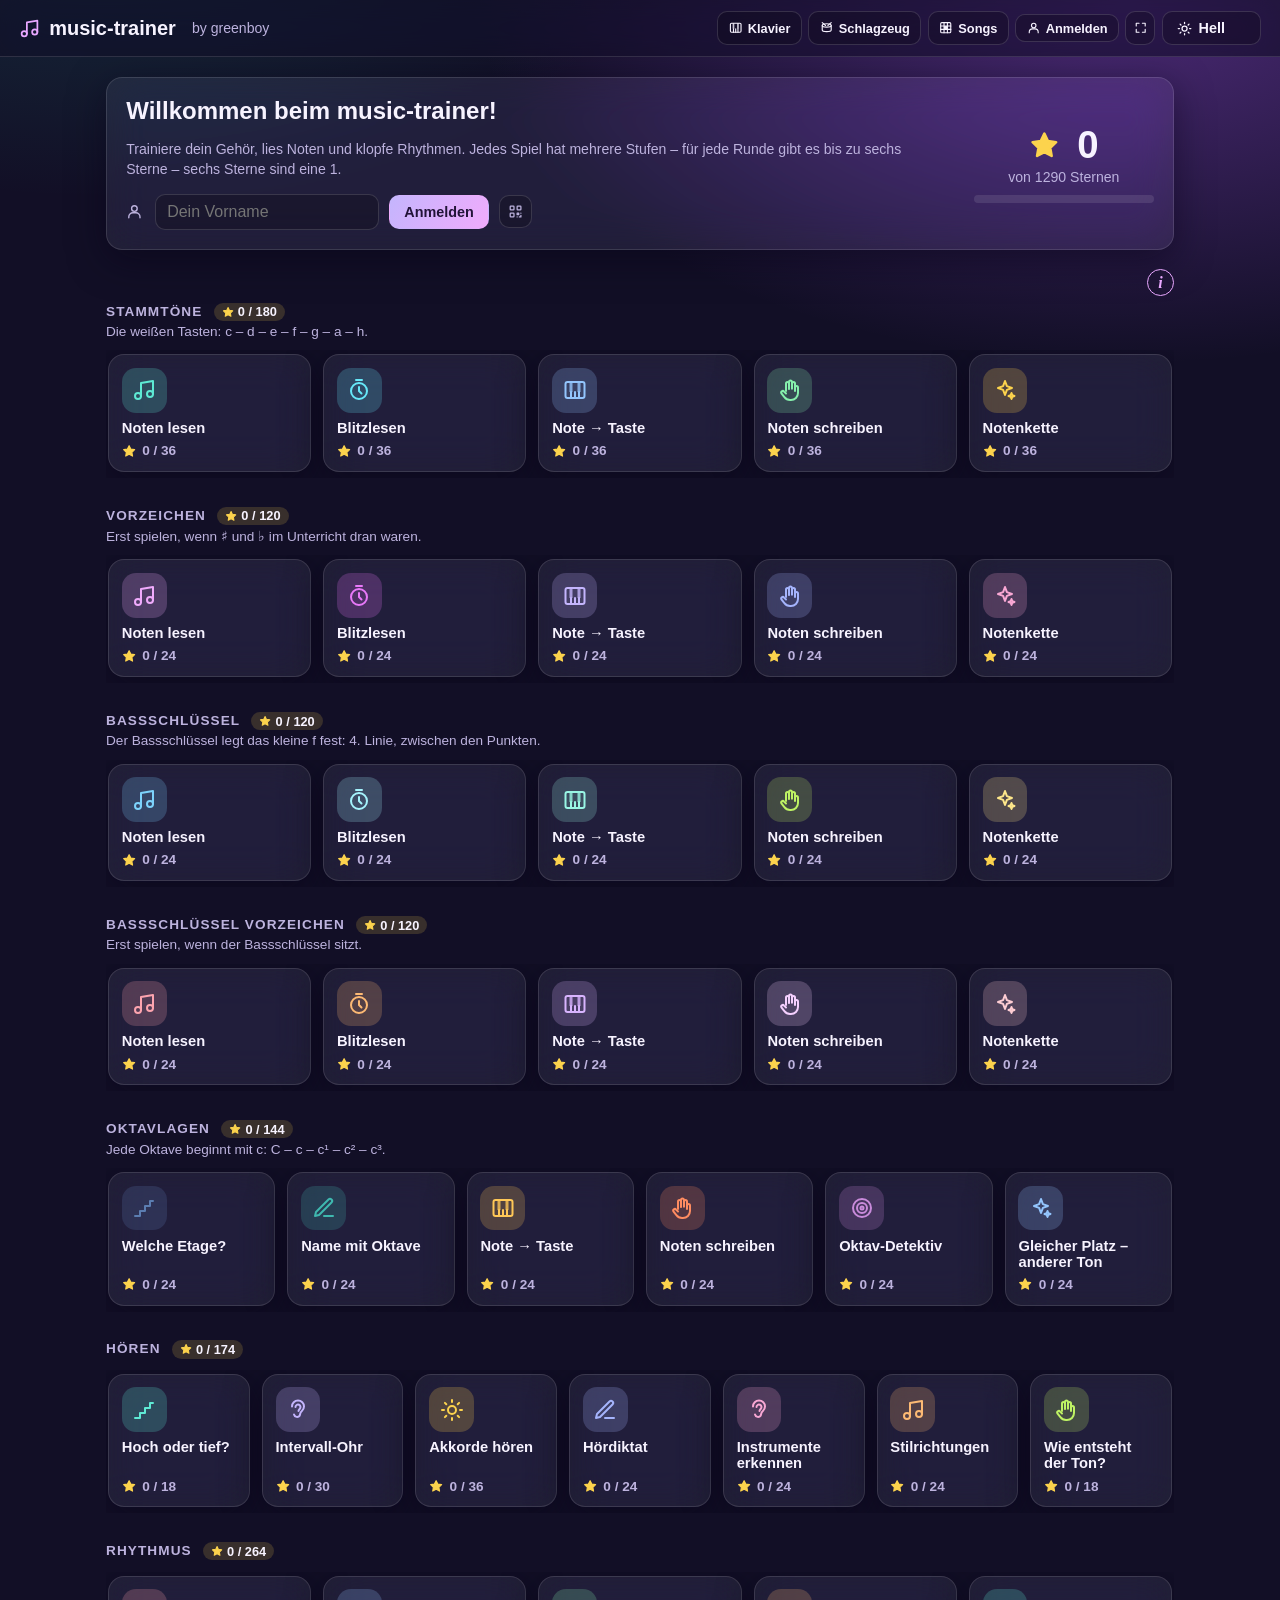
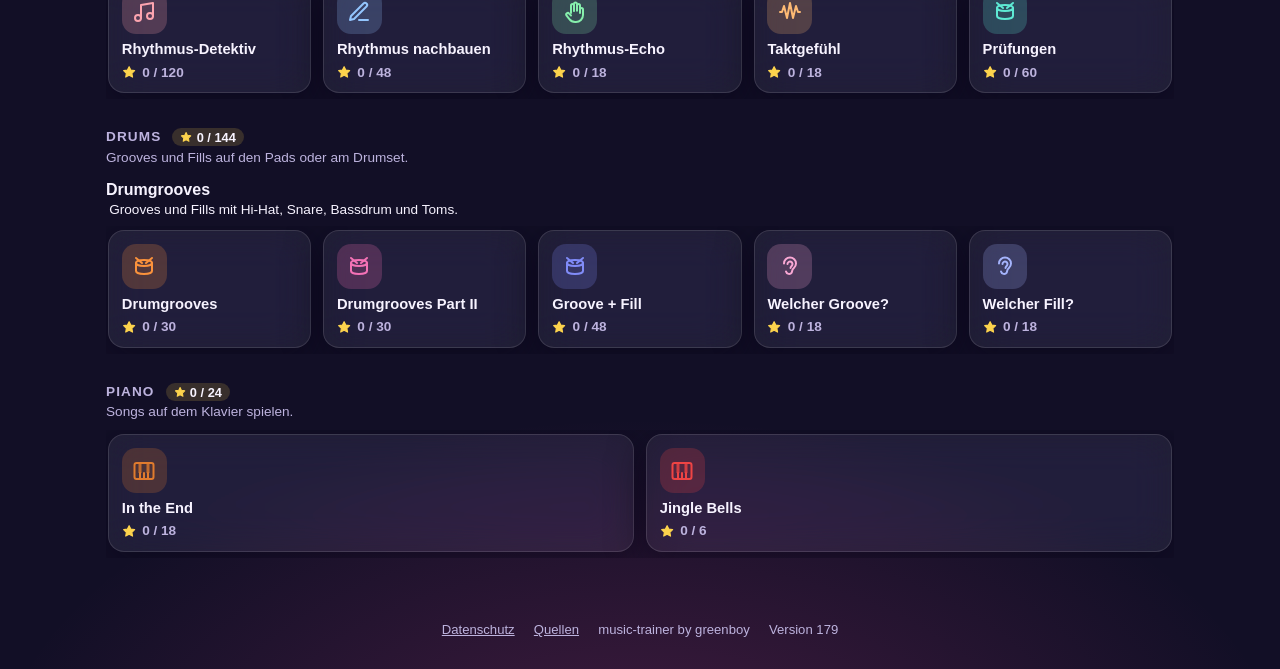
==== index.html @ bbcbb052 "Drumgrooves: Hi-Hat, Snare, Bassdrum einzeln an-/abwählen statt drei Aufbau-Stufen Co-Authored-By: C" ====
<!DOCTYPE html>
<html lang="de">
<head>
<meta charset="UTF-8">
<meta name="viewport" content="width=device-width, initial-scale=1.0">
<meta name="robots" content="noindex, nofollow">
<title>music-trainer by greenboy</title>
<link rel="stylesheet" href="style.css?v=179">
<link rel="icon" href="data:image/svg+xml,<svg xmlns=%22http://www.w3.org/2000/svg%22 viewBox=%220 0 24 24%22 fill=%22none%22 stroke=%22%23a855f7%22 stroke-width=%222%22 stroke-linecap=%22round%22 stroke-linejoin=%22round%22><path d=%22M9 18V5l12-2v13%22/><circle cx=%226%22 cy=%2218%22 r=%223%22/><circle cx=%2218%22 cy=%2216%22 r=%223%22/></svg>">
<script src="js/icons.js?v=179"></script>
<script src="js/theme.js?v=179"></script>
</head>
<body>

<header class="topbar">
  <h1><a href="#/" data-icon="music">music-trainer</a></h1>
  <span class="hint untertitel">by greenboy</span>
  <div class="topbar-rechts">
    <a id="btn-klavier" class="knopf small" href="#/klavier" data-icon="piano" title="Klavier zum freien Spielen"><span class="nur-breit">Klavier</span></a>
    <a id="btn-schlagzeug" class="knopf small" href="#/schlagzeug" data-icon="drum" title="Schlagzeug zum freien Spielen"><span class="nur-breit">Schlagzeug</span></a>
    <a id="btn-songbaukasten" class="knopf small" href="#/songbaukasten" data-icon="raster" title="Songbaukasten – eigene Songs in Kästchen bauen"><span class="nur-breit">Songs</span></a>
    <span id="konto-leiste" class="konto-leiste"></span>
    <button id="btn-vollbild" class="small" type="button" title="Vollbild – ohne Adressleiste spielen" aria-label="Vollbild"></button>
    <button id="btn-theme" title="Zum hellen Design wechseln">Hell</button>
  </div>
</header>

<main id="app" class="seite"></main>

<footer class="fusszeile">
  <a href="datenschutz.html">Datenschutz</a>
  <a href="quellen.html">Quellen</a>
  <span>music-trainer by greenboy</span>
  <span id="version"></span>
</footer>
<script>
  /* Versionsnummer = ?v= der eingebundenen Dateien (wird ohnehin hochgezählt) */
  (() => { const m = document.querySelector('link[href*="?v="]')?.href.match(/\?v=(\d+)/);
    if (m) document.getElementById('version').textContent = 'Version ' + m[1]; })();
</script>

<script src="js/ton.js?v=179"></script>
<script src="js/notenbild.js?v=179"></script>
<script src="js/konto.js?v=179"></script>
<script src="js/spiele.js?v=179"></script>
<script src="js/notenspiele.js?v=179"></script>
<script src="js/instrumente.js?v=179"></script>
<script src="js/hoerbeispiele.js?v=179"></script>
<script src="js/bauen.js?v=179"></script>
<script src="js/drumgrooves.js?v=179"></script>
<script src="js/vollbild.js?v=179"></script>
<script src="js/metronom.js?v=179"></script>
<script src="js/klavierseite.js?v=179"></script>
<script src="js/pruefung.js?v=179"></script>
<script src="js/klavierpruefung.js?v=179"></script>
<script src="js/schlagzeug.js?v=179"></script>
<script src="js/songbaukasten.js?v=179"></script>
<script src="js/app.js?v=179"></script>
</body>
</html>
---- style.css ----
/* ========== music-trainer by greenboy ========== */
/* Design „Polarlicht-Glas“ wie im School-Tool: Milchglas-Karten vor einem
   violetten Farbschimmer. Dunkel ist der Standard, Hell über data-theme. Die
   Farbvariablen sind aus school-tool/style.css übernommen – dort ändern und
   hier nachziehen, damit beide Seiten gleich aussehen. */
:root {
  color-scheme: dark;
  --bg: #120f26;
  --page-bg:
    radial-gradient(900px 480px at 8% -5%, rgba(45, 212, 191, .16), transparent 65%),
    radial-gradient(1000px 560px at 88% 0%, rgba(168, 85, 247, .38), transparent 65%),
    radial-gradient(1000px 560px at 50% 105%, rgba(236, 72, 153, .22), transparent 65%),
    #120f26;
  --card: rgba(255, 255, 255, .065);
  --card-solid: #1f1940;           /* wo Glas nicht geht: Popups, Knopf im Bogen */
  --card-border: rgba(255, 255, 255, .12);
  --bar-bg: rgba(18, 15, 38, .62);
  --glass: blur(20px) saturate(140%);
  --text: #f7f3ff;
  --muted: #bdb3de;
  --accent: #e9a8ff;
  --accent-dark: #d58cf5;
  --accent-soft: #f5d0fe;
  --accent-grad: linear-gradient(120deg, #c4b5fd, #f0abfc);
  --on-accent: #221438;            /* Schrift auf Akzentflächen */
  --on-accent-muted: #4d3870;
  --highlight: #5eead4;            /* Türkis: Markierungsbalken */
  --border: rgba(255, 255, 255, .14);
  --danger: #fda4af;
  --danger-border: rgba(253, 164, 175, .35);
  --danger-bg: rgba(253, 164, 175, .1);
  --input-bg: rgba(0, 0, 0, .22);
  --hover: rgba(255, 255, 255, .08);
  --panel: rgba(255, 255, 255, .05);
  --active-soft: rgba(233, 168, 255, .14);
  --track: rgba(255, 255, 255, .1);
  --housing: #1a1433;
  --housing-off: #3a3060;
  --green: #5eead4;
  --yellow: #fcd34d;
  --red: #fca5a5;                  /* Pastellrot, passend zum Rest der Seite */
  --radius: 16px;
  --radius-sm: 10px;
  --shadow: 0 10px 36px rgba(8, 4, 24, .5);
}

:root[data-theme="light"] {
  color-scheme: light;
  --bg: #f5f2ff;
  --page-bg:
    radial-gradient(900px 480px at 8% -5%, rgba(45, 212, 191, .16), transparent 65%),
    radial-gradient(1000px 560px at 88% 0%, rgba(168, 85, 247, .18), transparent 65%),
    radial-gradient(1000px 560px at 50% 105%, rgba(236, 72, 153, .12), transparent 65%),
    #f5f2ff;
  --card: rgba(255, 255, 255, .72);
  --card-solid: #ffffff;
  --card-border: rgba(80, 50, 140, .12);
  --bar-bg: rgba(255, 255, 255, .72);
  --text: #1e1633;
  --muted: #615a7d;
  --accent: #7c3aed;
  --accent-dark: #6d28d9;
  --accent-soft: #6d28d9;
  --accent-grad: linear-gradient(120deg, #8b5cf6, #c026d3);
  --on-accent: #ffffff;
  --on-accent-muted: #ede4ff;
  --highlight: #0d9488;
  --border: rgba(80, 50, 140, .16);
  --danger: #be123c;
  --danger-border: #f5c2cf;
  --danger-bg: #fff1f4;
  --input-bg: rgba(255, 255, 255, .85);
  --hover: rgba(124, 58, 237, .07);
  --panel: rgba(124, 58, 237, .04);
  --active-soft: rgba(124, 58, 237, .1);
  --track: rgba(80, 50, 140, .1);
  --housing: #2a2148;
  --housing-off: #4a4170;
  --green: #0d9488;
  --yellow: #ca8a04;
  --red: #ec7088;
  --shadow: 0 6px 24px rgba(80, 50, 140, .12);
}

/* Notenschrift: nur Schlüssel und Vorzeichen, lokal statt von Google (Datenschutz) */
@font-face {
  font-family: "Noto Music";
  src: url("fonts/noto-music-noten.woff2") format("woff2");
  font-display: block;
  unicode-range: U+266D-266F, U+1D11E, U+1D122;
}

/* ---------- Grundlagen ---------- */
* { box-sizing: border-box; }
[hidden] { display: none !important; }
html, body { margin: 0; padding: 0; }
/* Kein Zoomen durch Doppeltippen (stört beim schnellen Tippen in den Spielen);
   mit zwei Fingern vergrößern geht weiterhin */
html { touch-action: manipulation; }
body {
  font-family: -apple-system, BlinkMacSystemFont, "Segoe UI", Roboto, sans-serif;
  background: var(--page-bg) fixed;
  background-color: var(--bg);
  color: var(--text);
  min-height: 100vh;
  -webkit-tap-highlight-color: transparent;
}
h1, h2, h3 { margin: 0 0 .5em; }
h1 { font-size: 1.25rem; }
h2 { font-size: 1.15rem; }
.hint { color: var(--muted); font-size: .88rem; line-height: 1.45; }
kbd { background: var(--panel); border: 1px solid var(--border); border-radius: 4px; padding: 0 .35em; font-size: .72em; font-family: inherit; color: var(--muted); }

.icon {
  width: 1.05em; height: 1.05em; flex: 0 0 auto;
  vertical-align: -.16em; margin-right: .45em;
}

/* ---------- Topbar ---------- */
.topbar {
  display: flex; align-items: center; gap: 1rem; flex-wrap: wrap;
  background: var(--bar-bg); border-bottom: 1px solid var(--card-border);
  -webkit-backdrop-filter: var(--glass); backdrop-filter: var(--glass);
  padding: .7rem 1.2rem; position: sticky; top: 0; z-index: 20;
}
.topbar h1 { margin: 0; }
.topbar h1 a { color: inherit; text-decoration: none; display: flex; align-items: center; }
.topbar h1 .icon { color: var(--accent); }
.topbar-rechts { margin-left: auto; display: flex; gap: .4rem; }
#btn-theme { min-width: 6.2rem; justify-content: flex-start; }
@media (max-width: 520px) { .untertitel { display: none; } }

/* ---------- Bausteine ---------- */
.seite { padding: 1.2rem 16px 3rem; max-width: 1100px; margin: 0 auto; }

.card {
  background: var(--card); border: 1px solid var(--card-border); border-radius: var(--radius);
  -webkit-backdrop-filter: var(--glass); backdrop-filter: var(--glass);
  box-shadow: var(--shadow); padding: 1.2rem;
}

button, .knopf {
  font: inherit; font-size: .9rem; font-weight: 600;
  border: 1px solid var(--border); background: var(--input-bg); color: var(--text);
  border-radius: var(--radius-sm); padding: .5rem .9rem; cursor: pointer;
  display: inline-flex; align-items: center; justify-content: center;
  text-decoration: none; touch-action: manipulation;
}
button:hover, .knopf:hover { background: var(--hover); }
button.primary, .knopf.primary { background: var(--accent-grad); border-color: transparent; color: var(--on-accent); }
button.primary:hover, .knopf.primary:hover { filter: brightness(1.07); }
button.small, .knopf.small { font-size: .8rem; padding: .35rem .65rem; }
button:disabled { cursor: default; }
input[type="text"] {
  font: inherit; padding: .5rem .7rem; border: 1px solid var(--border);
  border-radius: var(--radius-sm); background: var(--input-bg); color: var(--text); max-width: 100%;
}
input:focus, button:focus-visible { outline: 2px solid var(--accent); outline-offset: 1px; }
.btn-row { display: flex; gap: .5rem; flex-wrap: wrap; margin: .6rem 0; }
.btn-row.mitte { justify-content: center; }

.bahn { height: 8px; border-radius: 99px; background: var(--track); overflow: hidden; }
.balken { height: 100%; width: 0; border-radius: inherit; background: var(--accent-grad); transition: width .3s ease; }

/* Sterne: leer als Umriss, verdient gefüllt in Gelb */
.stern { display: inline-flex; color: var(--muted); opacity: .45; }
.stern .icon { margin: 0; }
.stern.an { color: var(--yellow); opacity: 1; }
.stern.an .icon { fill: currentColor; }

/* ---------- Startseite ---------- */
.held { display: flex; gap: 2rem; align-items: center; justify-content: space-between; flex-wrap: wrap; }
.held > div:first-child { flex: 1 1 320px; }
.held h2 { font-size: 1.5rem; }
.name-feld { display: inline-flex; align-items: center; gap: .3rem; color: var(--muted); margin-top: .4rem; }
.gesamt { text-align: center; min-width: 180px; }
.gesamt-zahl { font-size: 2.4rem; font-weight: 800; display: flex; align-items: center; justify-content: center; }
.gesamt-zahl .icon { color: var(--yellow); fill: currentColor; width: .8em; height: .8em; }
.gesamt .bahn { margin-top: .5rem; }

.bereich-titel { margin: 1.8rem 0 .7rem; color: var(--muted); font-size: .85rem; text-transform: uppercase; letter-spacing: .08em; }
/* Schmal genug, dass die fünf Notenspiele eines Bereichs am Rechner und iPad quer in eine Zeile passen */
.spiele-raster { display: grid; grid-template-columns: repeat(auto-fill, minmax(180px, 1fr)); gap: .75rem; }
.spiele-raster .spiel-karte { padding: 1rem; }
.spiele-raster .spiel-karte .hint { font-size: .8rem; }

/* Meine Note (nur angemeldet): Ampelfarben wie im School-Tool – 1–2 grün, 3 gelb, 4 orange, 5–6 rot,
   hell mit dunkler Schrift, damit sie im hellen und im dunklen Design gleich gut lesbar sind */
.meine-note { margin-top: 1rem; }
.meine-note-kopf { display: flex; gap: 1.5rem; align-items: center; justify-content: space-between; }
.meine-note h2 { display: flex; align-items: center; }
.meine-note h2 .icon { color: var(--yellow); fill: currentColor; }
.meine-note-kopf .hint { margin: 0; }
.note-gross { flex: 0 0 auto; min-width: 5.5rem; padding: .35rem .8rem; border-radius: var(--radius-sm); text-align: center;
  font-size: 2.4rem; font-weight: 800; background: var(--panel); }
.note-liste { list-style: none; margin: 1rem 0 0; padding: 0; display: grid; grid-template-columns: repeat(auto-fill, minmax(220px, 1fr)); gap: .5rem; }
.note-liste a { display: flex; align-items: center; justify-content: space-between; gap: .6rem; padding: .5rem .7rem;
  border: 1px solid var(--border); border-radius: var(--radius-sm); background: var(--panel); color: inherit; text-decoration: none; }
.note-liste a:hover { background: var(--hover); }
.note-aufgabe { display: flex; flex-direction: column; font-weight: 600; font-size: .92rem; }
.note-aufgabe .hint { font-weight: 400; font-size: .8rem; }
.note-kreis { flex: 0 0 auto; display: inline-flex; align-items: center; justify-content: center;
  width: 2.2rem; height: 2.2rem; border-radius: 50%; font-weight: 800; font-size: 1.05rem; }
.note-kreis.offen { border: 2px dashed var(--muted); color: var(--muted); font-size: .64rem; font-weight: 700; }
.note-kreis.dezimal { font-size: .85rem; }
.note-gross.n1, .note-gross.n2, .note-kreis.n1, .note-kreis.n2 { background: #86efac; color: #14532d; }
.note-gross.n3, .note-kreis.n3 { background: #fde047; color: #713f12; }
.note-gross.n4, .note-kreis.n4 { background: #fdba74; color: #7c2d12; }
.note-gross.n5, .note-gross.n6, .note-kreis.n5, .note-kreis.n6 { background: #fca5a5; color: #7f1d1d; }
.note-tipp { display: flex; align-items: flex-start; margin: .9rem 0 0; font-size: .92rem; }
.note-tipp .icon { color: var(--accent); margin-top: .15em; }
@media (max-width: 520px) { .meine-note-kopf { gap: .8rem; } .note-gross { font-size: 1.9rem; min-width: 4.4rem; } }
@media (max-width: 420px) { .spiele-raster { grid-template-columns: 1fr 1fr; } }
.spiel-karte {
  display: flex; flex-direction: column; gap: .45rem; color: inherit; text-decoration: none;
  transition: transform .15s ease, border-color .15s ease;
}
.spiel-karte:hover { transform: translateY(-3px); border-color: var(--farbe); }
.spiel-icon {
  width: 2.8rem; height: 2.8rem; border-radius: 14px; display: grid; place-items: center;
  background: color-mix(in srgb, var(--farbe) 22%, transparent); color: var(--farbe);
}
:root[data-theme="light"] .spiel-icon { color: color-mix(in srgb, var(--farbe) 55%, #1e1633); }
.spiel-icon .icon { margin: 0; width: 1.5rem; height: 1.5rem; }
.spiel-icon.gross { width: 4rem; height: 4rem; border-radius: 20px; margin: 0 auto .8rem; }
.spiel-icon.gross .icon { width: 2.1rem; height: 2.1rem; }
.spiel-titel { font-weight: 700; font-size: 1.05rem; }
.spiel-sterne { margin-top: auto; font-weight: 700; font-size: .85rem; display: flex; align-items: center; color: var(--muted); }
.spiel-sterne .icon { color: var(--yellow); fill: currentColor; }

/* ---------- Spielseite ---------- */
.zurueck { display: inline-flex; align-items: center; color: var(--muted); text-decoration: none; font-weight: 600; margin-bottom: .8rem; }
.zurueck:hover { color: var(--text); }
.spiel-intro { max-width: 760px; margin: 0 auto; text-align: center; }
.spiel-intro > .hint { max-width: 520px; margin: 0 auto 1.2rem; }
.stufen { display: grid; grid-template-columns: repeat(auto-fit, minmax(190px, 1fr)); gap: .8rem; }
.stufe { flex-direction: column; gap: .3rem; padding: 1rem; text-align: center; border-radius: var(--radius); }
.stufe:hover { border-color: var(--farbe); }
.stufe-nr { font-size: .75rem; text-transform: uppercase; letter-spacing: .08em; color: var(--farbe); }
:root[data-theme="light"] .stufe-nr { color: color-mix(in srgb, var(--farbe) 55%, #1e1633); }
.stufe-name { font-size: 1rem; }
.stufe-sterne { display: flex; gap: .1rem; font-size: 1rem; }
.stufe .hint { font-weight: 400; font-size: .78rem; }

/* ---------- Runde ---------- */
.runde { max-width: 820px; margin: 0 auto; }
.runde-kopf { display: flex; align-items: center; gap: 1rem; margin-bottom: .6rem; }
.runde-titel { flex: 1; display: flex; flex-direction: column; text-align: center; }
.runde-titel .hint { font-size: .8rem; }
.runde-stand { display: flex; align-items: center; gap: .7rem; font-weight: 700; font-variant-numeric: tabular-nums; }
.punkte { background: var(--active-soft); color: var(--accent-soft); padding: .2rem .6rem; border-radius: 99px; min-width: 3rem; text-align: center; }
.runde > .bahn { margin-bottom: 1rem; }
.runde > .bahn .balken { background: var(--farbe); }

.aufgabe-karte { text-align: center; padding: 1.6rem 1.2rem; }
.frage { font-size: 1.2rem; font-weight: 600; margin: 0 0 1rem; }
.bild { display: flex; justify-content: center; margin-bottom: 1rem; }
.hoeren-btn { margin: 0 auto 1.2rem; font-size: 1rem; padding: .7rem 1.2rem; }
.hoeren-btn.spielt { border-color: var(--farbe); color: var(--farbe); }
.hoeren-btn.spielt .icon { animation: wackeln .5s ease-in-out infinite alternate; }
@keyframes wackeln { from { transform: scale(1); } to { transform: scale(1.2); } }

.optionen { display: grid; grid-template-columns: repeat(auto-fit, minmax(130px, 1fr)); gap: .7rem; max-width: 640px; margin: 0 auto; }
.optionen.viele { grid-template-columns: repeat(auto-fit, minmax(72px, 1fr)); max-width: 700px; }
.optionen.breit { grid-template-columns: 1fr; max-width: 560px; }
.option {
  position: relative; font-size: 1.15rem; padding: 1rem .8rem; min-height: 3.6rem;
  border-radius: var(--radius); transition: transform .1s ease, background .15s ease;
}
.option:active:not(:disabled) { transform: scale(.97); }
.option kbd { position: absolute; top: .35rem; right: .45rem; }
.optionen.breit .option { padding: .5rem; }
/* Richtig und falsch deutlich: kräftiges Grün bzw. Rot mit dunkler Schrift */
.option.richtig { background: var(--green); border-color: var(--green); color: #0b2e28; }
.option.falsch { background: var(--danger); border-color: var(--danger); color: #3d0b14; animation: schuetteln .35s ease; }
.option.richtig kbd, .option.falsch kbd { color: inherit; border-color: currentColor; background: transparent; }
/* Nach einem Fehler steht der richtige Notenname groß unter der Note */
.bild { flex-direction: column; align-items: center; }
.bild-loesung { margin-top: .3rem; padding: .1rem 1rem; border-radius: var(--radius-sm); background: var(--green); color: #0b2e28; font-size: 1.6rem; font-weight: 800; }
.option:disabled:not(.richtig):not(.falsch) { opacity: .55; }
@keyframes schuetteln { 0%, 100% { transform: translateX(0); } 25% { transform: translateX(-6px); } 75% { transform: translateX(6px); } }

.r-richtig { margin-left: .8rem; color: var(--green); font-weight: 700; }
.rueckmeldung { min-height: 1.8rem; margin-top: 1rem; font-weight: 600; display: flex; align-items: center; justify-content: center; }
.rueckmeldung.gut { color: var(--green); }
.rueckmeldung.schlecht { color: var(--danger); }
.weiter-btn { margin-top: .6rem; font-size: 1rem; padding: .7rem 1.4rem; }
.weiter-btn .icon { margin: 0 0 0 .4rem; }

/* ---------- Notenbilder ---------- */
.notenbild { width: 100%; max-width: 260px; height: auto; color: var(--text); overflow: visible; }
.rhythmusbild { max-width: 360px; }
.optionen.breit .notenbild { width: 100%; max-width: 400px; }
/* Rhythmus-Detektiv: vier Takte brauchen mehr Breite; Lücke und markierter Takt */
.optionen.breit.lang { max-width: 900px; }
.optionen.breit.lang .notenbild { max-width: none; }
.bild .rhythmusbild + .hint { margin: .4rem 0 0; }
.rb-luecke { fill: none; stroke: var(--farbe, currentColor); stroke-width: 2; stroke-dasharray: 5 4; }
.rb-frage { fill: var(--farbe, currentColor); font-size: 30px; font-weight: 800; text-anchor: middle; }
.rb-mark { fill: var(--farbe, currentColor); opacity: .22; }
.optionen.notenwahl { grid-template-columns: repeat(3, minmax(0, 1fr)); max-width: 640px; }
.optionen.notenwahl .option { padding: .4rem; }
.optionen.drei { grid-template-columns: repeat(3, minmax(0, 1fr)); max-width: 640px; }
.optionen.drei .option { hyphens: manual; overflow-wrap: anywhere; padding-left: 1.7rem; padding-right: 1.7rem; }
@media (max-width: 520px) { .optionen.drei { grid-template-columns: repeat(2, minmax(0, 1fr)); } }
.optionen.notenwahl .notenbild { width: 100%; }
@media (max-width: 520px) { .optionen.notenwahl { grid-template-columns: 1fr; } }
.nl { stroke: currentColor; stroke-width: 1.2; opacity: .75; }
.nh { stroke: currentColor; stroke-width: 1.6; }
.nk, .nb, .np { fill: currentColor; }
.nk-hohl { fill: none; stroke: currentColor; stroke-width: 2; }
.ns { fill: currentColor; font-family: "Noto Music", "Apple Symbols", "Segoe UI Symbol", serif; }
.ns-violin { font-size: 52px; }
.ns-bass { font-size: 52px; }
.nt { fill: currentColor; font-size: 22px; font-weight: 800; font-family: Georgia, serif; text-anchor: middle; }
/* Taktangaben: Georgia hat Mediävalziffern (die 4 hängt unter die Grundlinie) – Times hat gleich hohe Ziffern,
   die Grundlinie liegt auf der mittleren bzw. untersten Linie, die Ziffer füllt genau zwei Zwischenräume */
.nt-takt, .pz-takt, .kp-takt, .dg-takt { font-family: "Times New Roman", Times, serif; font-weight: 800; }

/* ---------- Klavier ---------- */
.klavier {
  position: relative; display: flex; height: 190px; max-width: 760px; margin: 0 auto;
  border-radius: 0 0 12px 12px; overflow: hidden; user-select: none; touch-action: none;
}
.taste { padding: 0; border-radius: 0 0 8px 8px; align-items: flex-end; font-size: .7rem; }
.taste.weiss { height: 100%; background: #f8f6ff; border: 1px solid #b9b0d6; color: #615a7d; }
.taste.weiss:hover { background: #ece7ff; }
.taste.schwarz { position: absolute; top: 0; height: 60%; z-index: 2; background: #221a3d; border: 1px solid #000; }
.taste.schwarz:hover { background: #3a3060; }
.taste-c { margin-bottom: .4rem; pointer-events: none; }
.taste.richtig { background: var(--green) !important; }
.taste.falsch { background: var(--red) !important; }
.taste.bezug { box-shadow: inset 0 -10px 0 #60a5fa; }
.klavier.gesperrt .taste { cursor: default; }
@media (max-width: 600px) { .klavier { height: 150px; } .taste-c { font-size: .6rem; } }

/* ---------- Klavier zum freien Spielen (js/klavierseite.js) ---------- */
#btn-klavier.aktiv, #btn-schlagzeug.aktiv { background: var(--active-soft); border-color: var(--accent); }
@media (max-width: 520px) { #btn-klavier .nur-breit, #btn-schlagzeug .nur-breit, #btn-songbaukasten .nur-breit { display: none; } #btn-klavier .icon, #btn-schlagzeug .icon, #btn-songbaukasten .icon { margin-right: 0; } }
.klavier-kopf { display: flex; flex-wrap: wrap; align-items: center; justify-content: space-between; gap: .7rem 1.2rem; margin-bottom: .9rem; }
.klavier-kopf h2 { margin: 0; display: flex; align-items: center; }
.klavier-kopf h2 .icon { color: var(--accent); }
.klavier-einstellungen { display: flex; flex-wrap: wrap; align-items: center; gap: .6rem 1.3rem; }
.klavier-klang { display: inline-flex; align-items: center; gap: .5rem; font-weight: 600; }
.klavier-klang select {
  font: inherit; font-weight: 600; min-height: 2.6rem; padding: .4rem .7rem; border: 1px solid var(--border);
  border-radius: var(--radius-sm); background: var(--input-bg); color: var(--text);
}
.klavier-groesse { display: inline-flex; align-items: center; }
.klavier-groesse span { font-weight: 600; margin-right: .5rem; }
.klavier-groesse button { min-height: 2.6rem; border-radius: 0; margin-left: -1px; }
.klavier-groesse button:first-of-type { margin-left: 0; border-radius: var(--radius-sm) 0 0 var(--radius-sm); }
.klavier-groesse button:last-of-type { border-radius: 0 var(--radius-sm) var(--radius-sm) 0; }
.klavier-groesse button[aria-pressed="true"] { position: relative; z-index: 1; background: var(--active-soft); border-color: var(--accent); }
.schalter { display: inline-flex; align-items: center; gap: .5rem; cursor: pointer; font-weight: 600; user-select: none; -webkit-user-select: none; }
.schalter input { position: absolute; opacity: 0; width: 1px; height: 1px; }
.schalter-bahn { position: relative; flex: none; width: 2.6rem; height: 1.5rem; border-radius: 999px; background: var(--border); transition: background .15s; }
.schalter-bahn::after {
  content: ''; position: absolute; top: .2rem; left: .2rem; width: 1.1rem; height: 1.1rem; border-radius: 50%;
  background: #fff; box-shadow: 0 1px 3px rgba(0, 0, 0, .3); transition: transform .15s;
}
.schalter input:checked + .schalter-bahn { background: var(--accent); }
.schalter input:checked + .schalter-bahn::after { transform: translateX(1.1rem); }
.schalter input:focus-visible + .schalter-bahn { outline: 2px solid var(--accent); outline-offset: 2px; }

/* Lage: Pfeile und die Leiste mit allen 88 Tasten; der Rahmen zeigt, was zu sehen ist */
.klavier-navi { display: flex; flex-wrap: wrap; align-items: flex-start; gap: .6rem 1.2rem; margin-bottom: 1rem; }
.klavier-lage { display: flex; align-items: center; gap: .5rem; }
.klavier-lage button { width: 3.2rem; height: 2.8rem; padding: 0; }
.klavier-lage button .icon { margin: 0; }
.klavier-lage button:disabled { opacity: .35; }
.klavier-lage-text { min-width: 7rem; text-align: center; font-weight: 700; font-size: 1.1rem; }
.uebersicht {
  position: relative; flex: 1 1 280px; height: 34px; margin: .3rem 0 1.3rem;
  cursor: pointer; touch-action: none; user-select: none; -webkit-user-select: none;
}
.ue { position: absolute; top: 0; pointer-events: none; }
.ue.w { bottom: 0; background: #f8f6ff; border-right: 1px solid #b9b0d6; }
.ue.w:first-child { border-left: 1px solid #b9b0d6; }
.ue.s { height: 60%; background: #221a3d; z-index: 1; }
.ue.an { background: var(--accent); }
.ue-c { position: absolute; top: calc(100% + 3px); transform: translateX(-50%); font-size: .68rem; color: var(--muted); pointer-events: none; white-space: nowrap; }
.ue-rahmen {
  position: absolute; top: -4px; bottom: -4px; z-index: 2; pointer-events: none;
  border: 2px solid var(--accent); border-radius: 6px; background: rgba(233, 168, 255, .16);
  box-shadow: 0 0 0 1px rgba(0, 0, 0, .25); transition: left .2s ease, width .2s ease;
}

/* Die großen Tasten bis an den Rand der Karte: weiße unten, schwarze darüber; gedrückt
   leuchten sie. --taste ist die Breite einer weißen Taste, danach richtet sich die Schrift. */
.klaviatur {
  position: relative; height: clamp(150px, 34vh, 300px); margin: 0 -1.2rem -1.2rem;
  border-radius: 0 0 calc(var(--radius) - 1px) calc(var(--radius) - 1px); overflow: hidden;
  touch-action: none; user-select: none; -webkit-user-select: none; -webkit-touch-callout: none;
}
.klaviatur::before { content: ''; position: absolute; inset: 0 0 auto; height: 8px; z-index: 3; pointer-events: none; background: linear-gradient(rgba(0, 0, 0, .35), transparent); }
.kt {
  position: absolute; top: 0; margin: 0; padding: 0; display: flex; align-items: flex-end; justify-content: center;
  font-weight: 700; line-height: 1.15; touch-action: none; -webkit-tap-highlight-color: transparent; -webkit-touch-callout: none;
}
.kt.w { bottom: 0; z-index: 1; border-radius: 0 0 10px 10px; border: 1px solid #b9b0d6; border-top: 0; background: linear-gradient(#ffffff, #f1edff); color: #4a4170; }
.kt.s { height: 62%; z-index: 2; border-radius: 0 0 7px 7px; border: 1px solid #000; border-top: 0; background: linear-gradient(#3a3060, #17122e); color: #e9e3ff; }
.kt.w.an { background: linear-gradient(#f5d0fe, #e9a8ff); }
.kt.s.an { background: linear-gradient(#b67af0, #7e3fc4); }
.kt-name { pointer-events: none; margin-bottom: max(.7rem, calc(var(--taste, 60px) * .14)); font-size: clamp(.75rem, calc(var(--taste, 60px) * .2), 1.35rem); text-align: center; }
.kt.s .kt-name { margin-bottom: .6rem; font-size: clamp(.55rem, calc(var(--taste, 60px) * .13), .95rem); font-weight: 600; }
.klaviatur.ohne-namen .kt-name { display: none; }
@media (prefers-reduced-motion: reduce) { .ue-rahmen { transition: none; } }

/* ---------- Rhythmus-Echo ---------- */
.echo { display: flex; flex-direction: column; align-items: center; gap: .9rem; }
.echo-schlaege { display: flex; gap: .8rem; }
.echo-schlaege span { width: 18px; height: 18px; border-radius: 50%; background: var(--track); transition: background .08s, transform .08s; }
.echo-schlaege span.an { background: var(--farbe); transform: scale(1.3); }
.echo-pad {
  width: min(100%, 420px); height: 170px; font-size: 1.3rem; border-radius: 24px;
  border: 2px dashed var(--border); touch-action: none; user-select: none;
}
.echo-pad.bereit { border-style: solid; background: var(--accent-grad); color: var(--on-accent); }
.echo-pad.aktiv { border-style: solid; border-color: var(--farbe); background: color-mix(in srgb, var(--farbe) 14%, transparent); }
.echo-pad.puls { animation: puls .18s ease-out; }
@keyframes puls { from { transform: scale(.96); background: color-mix(in srgb, var(--farbe) 35%, transparent); } to { transform: scale(1); } }
.echo-pad:disabled { opacity: .6; }
.echo-zeitleiste { position: relative; width: min(100%, 420px); height: 46px; margin-top: .2rem; }
.zl-schlaege { position: absolute; inset: 20px 0 auto; height: 6px; display: flex; }
.zl-schlaege span { flex: 1; border-left: 2px solid var(--border); background: var(--track); }
.zl-soll, .zl-ist { position: absolute; width: 16px; height: 16px; border-radius: 50%; transform: translateX(-50%); }
.zl-soll { top: 15px; border: 2px solid var(--text); background: transparent; }
.zl-ist { top: 31px; width: 10px; height: 10px; }
.zl-ist.gut { background: var(--green); }
.zl-ist.daneben { background: var(--red); }

/* ---------- Ergebnis ---------- */
.ergebnis { max-width: 560px; margin: 2rem auto; text-align: center; padding: 2rem 1.2rem; }
.ergebnis-sterne { display: flex; justify-content: center; gap: .25rem; font-size: clamp(2rem, 7vw, 2.8rem); margin-bottom: .6rem; }
.ergebnis-sterne .stern.an { animation: aufploppen .45s cubic-bezier(.3, 1.6, .5, 1) both; }
.ergebnis-text { opacity: 0; transform: translateY(8px); transition: opacity .4s ease, transform .4s ease; }
.ergebnis-text.da { opacity: 1; transform: none; }
.ergebnis-note { font-size: 1.5rem; font-weight: 800; margin: 0 0 .2rem; }
.ergebnis-note span { font-size: 1rem; font-weight: 600; color: var(--muted); }
@keyframes aufploppen { from { transform: scale(0) rotate(-40deg); } to { transform: scale(1) rotate(0); } }
.ergebnis h2 { font-size: 1.6rem; }
.ergebnis-zahl { font-size: 1.1rem; font-weight: 600; }
.rekord { color: var(--yellow); font-weight: 700; }
.daneben { margin-top: .4rem; }
.daneben strong { color: var(--danger); }

/* Zwei oder drei Antworten immer nebeneinander, auch am Handy */
.optionen.wenige { grid-template-columns: repeat(auto-fit, minmax(0, 1fr)); }
.optionen.wenige .option { padding-left: .4rem; padding-right: .4rem; }
/* Tastenkürzel nur dort zeigen, wo es eine Tastatur gibt */
@media (hover: none) { .option kbd { display: none; } }

/* ---------- Anmeldung ---------- */
.konto-leiste { display: flex; align-items: center; gap: .4rem; }
.konto-chip { display: inline-flex; align-items: center; font-weight: 600; font-size: .9rem; color: var(--accent-soft); max-width: 11rem; }
.konto-name { overflow: hidden; text-overflow: ellipsis; white-space: nowrap; }
@media (max-width: 520px) { .konto-chip .konto-name { max-width: 5rem; } #btn-theme { min-width: 0; } }
.gast-zeile { display: flex; gap: .6rem; flex-wrap: wrap; align-items: center; margin-top: .4rem; }
.gast-zeile .name-feld { margin-top: 0; }
.konto-info { color: var(--green); font-size: .9rem; margin: .4rem 0 0; }

.anmeldung { max-width: 420px; margin: 1rem auto; text-align: center; }
.anmeldung form { display: flex; flex-direction: column; gap: .8rem; text-align: left; margin-top: 1rem; }
.anmeldung label { display: flex; flex-direction: column; gap: .3rem; font-weight: 600; font-size: .9rem; }
.anmeldung input { font-size: 1.1rem; width: 100%; }
#a-name { font-family: ui-monospace, "SF Mono", Menlo, monospace; letter-spacing: .08em; }
.regel { background: var(--panel); border: 1px solid var(--border); border-radius: var(--radius-sm); padding: .7rem .9rem; text-align: left; margin-top: .8rem; }
.regel p { margin: .2rem 0; font-size: .9rem; line-height: 1.4; }
.regel-beispiel { display: flex; align-items: center; gap: .35rem; flex-wrap: wrap; font-size: 1rem !important; }
.regel-beispiel .icon { margin: 0; color: var(--muted); }
.regel-beispiel b { color: var(--accent-soft); font-family: ui-monospace, "SF Mono", Menlo, monospace; }
.regel-beispiel code { font-size: 1.05em; font-weight: 700; }
.anmeldung button[type="submit"] { font-size: 1.05rem; padding: .75rem; margin-top: .2rem; }
.fehler { color: var(--danger); font-weight: 600; font-size: .9rem; min-height: 1.2em; margin: 0; }
.anmeldung .klein { font-size: .8rem; margin-top: 1rem; }
.gast-link { display: inline-block; margin-top: .4rem; color: var(--muted); font-size: .9rem; }
input[type="password"] {
  font: inherit; padding: .5rem .7rem; border: 1px solid var(--border);
  border-radius: var(--radius-sm); background: var(--input-bg); color: var(--text); max-width: 100%;
}

/* ---------- Lehrer-Übersicht ---------- */
button.danger { color: var(--danger); border-color: var(--danger-border); }
button.danger:hover { background: var(--danger-bg); }
button.danger .icon:only-child { margin: 0; }
code { background: var(--panel); border-radius: 4px; padding: 0 .3em; }
.inline-form { display: flex; gap: .5rem; flex-wrap: wrap; align-items: center; margin: .4rem 0 .6rem; }
.inline-form input { flex: 1 1 200px; }
.klassen-code { font-family: ui-monospace, "SF Mono", Menlo, monospace; font-weight: 800; font-size: 1.3rem; letter-spacing: .18em; color: var(--accent-soft); }
.klassen-code.gross { font-size: 2.2rem; }
.klasse-kopf { display: grid; grid-template-columns: 1fr auto; gap: .4rem 1.5rem; align-items: center; margin-bottom: 1rem; }
.klasse-kopf h2 { margin: 0; }
.klasse-kopf .btn-row { grid-column: 1 / -1; margin: .2rem 0; align-items: center; }
.schalter { display: inline-flex; align-items: center; gap: .4rem; font-size: .9rem; font-weight: 600; cursor: pointer; }
.schalter input { accent-color: var(--accent); width: 1.1rem; height: 1.1rem; }
.leer { text-align: center; margin: 2rem auto; max-width: 480px; }

.tabelle-karte { overflow-x: auto; padding: .6rem; }
.sterne-tabelle { border-collapse: collapse; width: 100%; font-size: .92rem; }
.sterne-tabelle th, .sterne-tabelle td { padding: .45rem .5rem; text-align: center; border-bottom: 1px solid var(--border); white-space: nowrap; }
.sterne-tabelle th:first-child, .name-zelle { text-align: left; }
.sterne-tabelle tbody tr:hover { background: var(--hover); }
.spiel-icon.klein { width: 1.8rem; height: 1.8rem; border-radius: 8px; margin: 0 auto; }
.spiel-icon.klein .icon { width: 1rem; height: 1rem; }
.name-zelle { font-weight: 600; }
/* Je mehr Sterne, desto kräftiger die Zelle */
.stern-zelle { font-weight: 700; background: color-mix(in srgb, var(--yellow) calc(var(--anteil) * 45%), transparent); cursor: help; }
.gesamt-zelle { font-weight: 800; }
.aktionen { display: flex; gap: .3rem; justify-content: flex-end; }
.marke { font-size: .7rem; font-weight: 700; padding: .05rem .4rem; border-radius: 99px; background: var(--active-soft); color: var(--accent-soft); }
.marke.rot { background: var(--danger-bg); color: var(--danger); }

/* Code groß für den Beamer */
.beamer {
  position: fixed; inset: 0; z-index: 100; display: grid; place-items: center; cursor: pointer;
  background: var(--page-bg); background-color: var(--bg); text-align: center; padding: 2rem;
}
.beamer-schritt { font-size: clamp(1.2rem, 3vw, 2rem); color: var(--muted); margin: 1.2rem 0 .3rem; }
.beamer-adresse { font-size: clamp(1.4rem, 4vw, 2.8rem); font-weight: 700; margin: 0; word-break: break-all; }
.beamer-code { font-family: ui-monospace, "SF Mono", Menlo, monospace; font-size: clamp(3.5rem, 14vw, 10rem); font-weight: 800; letter-spacing: .15em; margin: 0; background: var(--accent-grad); -webkit-background-clip: text; background-clip: text; color: transparent; }

/* ---------- Notenspiele ---------- */
.bereich-info { display: block; text-transform: none; letter-spacing: 0; font-weight: 400; font-size: .85rem; margin-top: .2rem; }
.ns-vz { font-size: 26px; }
.setzer { display: flex; flex-direction: column; align-items: center; gap: .7rem; }
.setzer-system { max-width: 480px; touch-action: none; cursor: crosshair; border-radius: var(--radius-sm); }
.setzer-system.richtig { background: color-mix(in srgb, var(--green) 12%, transparent); }
.setzer-system.falsch { background: var(--danger-bg); }
.setzer-loesung { color: var(--green); }
.setzer-loesung .nk-hohl { stroke: var(--green); }
.setzer-loesung .nl { stroke: var(--green); }
.setzer-loesung .ns { fill: var(--green); }
.setzer-vz { display: flex; gap: .4rem; }
.setzer-vz button { min-width: 5.5rem; }
.setzer-vz button.an { background: var(--active-soft); border-color: var(--accent); color: var(--accent-soft); }
.vz-zeichen { font-family: "Noto Music", "Apple Symbols", serif; font-size: 1.5em; margin-right: .3rem; line-height: 0; display: inline-block; transform: translateY(-.12em); }
.setzer.gesperrt .setzer-system { cursor: default; }
.setzer-tipp { margin: 0; }

/* ---------- Lehrerseite: Klassen anlegen ---------- */
.kopfzeile { display: flex; align-items: center; justify-content: space-between; gap: 1rem; flex-wrap: wrap; margin-bottom: 1rem; }
.kopfzeile h2 { margin: 0; }
.import { max-width: 760px; margin: 0 auto; }
.import h3 { margin: 1.3rem 0 .5rem; font-size: .8rem; text-transform: uppercase; letter-spacing: .08em; color: var(--muted); }
.feld { display: flex; flex-direction: column; gap: .3rem; font-weight: 600; font-size: .9rem; margin-bottom: .4rem; }
.feld select, .feld textarea, .feld input { font: inherit; font-weight: 400; padding: .5rem .7rem; border: 1px solid var(--border); border-radius: var(--radius-sm); background: var(--input-bg); color: var(--text); width: 100%; }
.zwei-felder { display: grid; grid-template-columns: 1fr 1fr; gap: .8rem; }
@media (max-width: 560px) { .zwei-felder { grid-template-columns: 1fr; } }
#i-pw { font-family: ui-monospace, "SF Mono", Menlo, monospace; }
.import > button.primary { margin-top: .6rem; padding: .7rem 1.4rem; }
.vorschau-tabelle { border-collapse: collapse; width: 100%; font-size: .9rem; max-height: 320px; }
.vorschau-tabelle th, .vorschau-tabelle td { text-align: left; padding: .3rem .5rem; border-bottom: 1px solid var(--border); }
.klassen-pw { display: flex; flex-direction: column; align-items: flex-end; }
.klassen-pw code { font-size: 1.6rem; font-weight: 800; letter-spacing: .05em; color: var(--accent-soft); background: none; }
.bereich-kopf { font-size: .7rem; text-transform: uppercase; letter-spacing: .06em; color: var(--muted); border-bottom: none !important; }
.beamer-regel { font-size: clamp(1.3rem, 3.5vw, 2.4rem); font-weight: 700; margin: .2rem 0; }
.beamer-beispiel { font-size: clamp(1.1rem, 2.6vw, 1.8rem); color: var(--muted); margin: .2rem 0; }
.beamer-beispiel b, .beamer-regel b { color: var(--accent-soft); }

/* ---------- Zugangsliste zum Ausdrucken ---------- */
.druck { display: none; }
@media print {
  @page { margin: 12mm; }
  body { background: #fff !important; color: #000; }
  body > *:not(main), main > *:not(#druck) { display: none !important; }
  .seite { padding: 0; max-width: none; }
  .druck { display: block; }
  .karten { display: grid; grid-template-columns: 1fr 1fr; gap: 0; }
  .karte { border: 1px dashed #999; padding: 5mm 6mm; break-inside: avoid; font-size: 11pt; color: #000; }
  .karte-kopf { font-weight: 800; font-size: 13pt; margin-bottom: 1mm; }
  .karte-kopf span { font-weight: 400; font-size: 9pt; color: #555; }
  .karte-name { font-size: 10pt; color: #333; margin-bottom: 3mm; }
  .karte-zeile { display: flex; justify-content: space-between; gap: 4mm; padding: 1mm 0; border-top: 1px solid #ddd; }
  .karte-zeile span { color: #555; font-size: 9pt; }
  .karte-zeile b { font-family: Menlo, monospace; font-size: 12pt; }
}

/* ---------- QR-Anmeldung am Beamer ---------- */
.qr-beamer { display: block; place-items: normal; overflow-y: auto; cursor: default; text-align: left; padding: 1.2rem 1.6rem 2rem; }
.qr-kopf { display: flex; align-items: center; gap: 1.5rem; margin-bottom: 1.2rem; }
.qr-kopf > div:first-child { flex: 1; }
.qr-kopf h2 { font-size: 1.6rem; margin: 0 0 .2rem; }
.qr-kopf p { margin: 0; color: var(--muted); font-size: 1.1rem; }
.qr-pw { display: flex; flex-direction: column; align-items: flex-end; }
.qr-pw span { color: var(--muted); font-size: .9rem; }
.qr-pw code { font-size: 2.4rem; font-weight: 800; background: none; color: var(--accent-soft); letter-spacing: .03em; }
.qr-zu .icon { margin: 0; }
.qr-raster { display: grid; grid-template-columns: repeat(auto-fill, minmax(calc(var(--qr) + 24px), 1fr)); gap: .8rem; }
.qr-karte { flex-direction: column; gap: .3rem; padding: .7rem .5rem; background: var(--card); border-radius: var(--radius); }
/* Weißer Rand um den Code: Kameras erkennen ihn nur mit hellem Rand */
.qr-bild { background: #fff; padding: 8px; border-radius: 8px; line-height: 0; }
.qr-bild img, .qr-bild canvas { width: var(--qr); height: var(--qr); display: block; }
.qr-name { font-size: 1.1rem; font-weight: 700; }
.qr-benutzer { font-family: ui-monospace, "SF Mono", Menlo, monospace; font-size: .8rem; color: var(--muted); font-weight: 400; }
.qr-karte.gross { position: fixed; inset: 5vh 50% auto auto; transform: translateX(50%); z-index: 5; box-shadow: 0 0 0 100vmax rgba(0, 0, 0, .6); background: var(--card-solid); padding: 1.2rem; }
.qr-karte.gross .qr-bild img, .qr-karte.gross .qr-bild canvas { width: min(70vh, 80vw); height: min(70vh, 80vw); }
.qr-karte.gross .qr-name { font-size: 2rem; }
.qr-fuss { color: var(--muted); margin-top: 1.2rem; font-size: .95rem; }

/* ---------- Fußzeile ---------- */
.fusszeile { display: flex; justify-content: center; gap: 1.2rem; padding: 1rem 16px 2rem; font-size: .82rem; color: var(--muted); }
.fusszeile a { color: var(--muted); }
.fusszeile a:hover { color: var(--text); }

/* ---------- Datenschutzhinweise ---------- */
.rechtstext { max-width: 760px; margin: 0 auto; line-height: 1.6; }
.rechtstext h3 { margin: 1.6rem 0 .4rem; font-size: 1.02rem; }
.rechtstext p, .rechtstext li { font-size: .95rem; }
.rechtstext ul { padding-left: 1.2rem; }
.rechtstext .adresse { margin-left: .8rem; }
/* Noch auszufüllen – fällt absichtlich auf */
.platzhalter { background: var(--danger-bg); color: var(--danger); border-radius: 4px; padding: 0 .3em; font-weight: 600; }

/* ---------- Notenkette ---------- */
.kette-felder { display: flex; justify-content: center; gap: .5rem; flex-wrap: wrap; margin-bottom: 1rem; }
.kette-feld { min-width: 3.4rem; height: 2.8rem; border-radius: var(--radius-sm); border: 2px dashed var(--border);
  display: inline-flex; align-items: center; justify-content: center; gap: .3rem; font-size: 1.2rem; font-weight: 700; padding: 0 .5rem; }
.kette-feld.dran { border-color: var(--farbe); border-style: solid; }
.kette-feld.gut { border-style: solid; border-color: var(--green); color: var(--green); }
.kette-feld.schlecht { border-style: solid; border-color: var(--danger); color: var(--danger); font-size: 1rem; }
.kette-feld s { opacity: .7; }
.kette-vz { display: flex; justify-content: center; gap: .5rem; margin-bottom: .7rem; }
.kette-vz button { min-width: 6rem; }
.kette-vz button.an { background: var(--active-soft); border-color: var(--accent); color: var(--accent-soft); }

/* ---------- Hördiktat ---------- */
.diktat { display: flex; flex-direction: column; align-items: center; gap: .7rem; }
.diktat-system { width: 100%; touch-action: none; cursor: crosshair; }
.diktat-spalte { fill: var(--panel); }
.diktat-spalte.vorgabe { fill: transparent; }
.diktat-spalte.dran { fill: color-mix(in srgb, var(--farbe) 18%, transparent); }
/* Die gerade klingende Spalte leuchtet – beim Vorspielen nur die vorgegebene erste Note */
.diktat-spalte.klingt { fill: color-mix(in srgb, var(--yellow) 45%, transparent); transition: fill .08s; }
.diktat-phase { display: flex; align-items: center; justify-content: center; gap: .3rem; flex-wrap: wrap; text-align: center; }
.diktat-vorgabe .nk-hohl { stroke: var(--text); }
.diktat-eigen .nk-hohl { stroke: var(--accent-soft); }
.diktat-gut .nk-hohl, .diktat-gut .nl { stroke: var(--green); }
.diktat-falsch .nk-hohl, .diktat-falsch .nl { stroke: var(--danger); }
.gesperrt .diktat-system { cursor: default; }

/* ---------- Instrumente: Bildkarten als Antworten ---------- */
.optionen.bilder { grid-template-columns: repeat(2, minmax(0, 1fr)); max-width: 560px; }
.optionen.bilder .option { flex-direction: column; gap: .4rem; padding: .6rem; }
.instrument-bild { display: flex; align-items: center; justify-content: center; width: 100%; height: 140px;
  background: #fff; border-radius: var(--radius-sm); overflow: hidden; }
.instrument-bild img { max-width: 92%; max-height: 92%; object-fit: contain; }
.instrument-name { font-size: 1rem; }
@media (max-width: 520px) { .instrument-bild { height: 100px; } }
.quellen-rahmen { overflow-x: auto; }
.quellen { border-collapse: collapse; width: 100%; font-size: .85rem; }
.quellen th, .quellen td { text-align: left; padding: .35rem .5rem; border-bottom: 1px solid var(--border); vertical-align: middle; }
.quellen img { width: 48px; height: 48px; object-fit: contain; background: #fff; border-radius: 6px; }
.quellen a, .rechtstext a { color: var(--accent-soft); }

/* ---------- Rhythmus nachbauen ---------- */
.bau { display: flex; flex-direction: column; align-items: center; gap: .7rem; width: 100%; }
.bau-zeile { display: flex; align-items: stretch; gap: .35rem; width: 100%; max-width: 820px; min-height: 5rem; padding: .45rem; border: 1px solid var(--border); border-radius: var(--radius); }
.bau-taktart { flex: 0 0 auto; display: flex; flex-direction: column; justify-content: center; font: 800 1.2rem/1 Georgia, serif; padding: 0 .2rem; }
.bau-strich { flex: 0 0 3px; background: currentColor; opacity: .55; border-radius: 2px; margin: .3rem 0; }
.bau-takt { flex: 1 1 0; display: flex; gap: .3rem; min-width: 0; border-radius: 10px; }
.bau-takt.gut { background: color-mix(in srgb, var(--green) 18%, transparent); }
.bau-takt.falsch { background: color-mix(in srgb, var(--danger) 18%, transparent); }
.bau-fest, .bau-stein, .bau-leer { display: flex; align-items: center; justify-content: center; min-width: 0; border-radius: 10px; }
.bau-fest { opacity: .8; }
.bau-fest .rhythmusbild, .bau-stein .rhythmusbild, .bau-baustein .rhythmusbild { width: auto; height: 3rem; max-width: 100%; }
.bau-luecke { display: flex; gap: .2rem; padding: .2rem; min-width: 2.6rem; border: 2px dashed var(--border); border-radius: 12px; cursor: pointer; }
.bau-luecke.aktiv { border-color: var(--farbe); background: color-mix(in srgb, var(--farbe) 12%, transparent); }
.bau-stein { padding: .1rem; border: 1px solid var(--border); background: var(--track); min-height: 0; }
.bau-leer { border: 1px dashed var(--border); opacity: .6; }
.bau-cursor { align-self: center; padding: 0 .4rem; font-size: 1.4rem; font-weight: 800; color: var(--farbe); opacity: .7; }
.ohne-hilfe .bau-takt { flex: 0 1 auto; }
.bau-leiste { display: flex; flex-wrap: wrap; justify-content: center; gap: .5rem; }
.bau-baustein { padding: .4rem .7rem; min-width: 4rem; }
.bau-knoepfe { display: flex; flex-wrap: wrap; justify-content: center; gap: .5rem; }
.bau-stand { margin: 0; text-align: center; min-height: 1.3rem; }
.bau-stand.wackeln { color: var(--danger); animation: schuetteln .35s ease; }
.bau-loesung { display: flex; flex-direction: column; align-items: center; }
.bau-loesung .hint { margin: 0; }
.bau [hidden] { display: none !important; }

/* ---------- Schlagzeug zum freien Spielen (js/schlagzeug.js) ---------- */
.sz-seite, .pz-seite, .dg-seite, .dg-quiz-farben {
  --sz-becken: #f5b82e; --sz-snare: #fb923c; --sz-bass: #60a5fa; --sz-tom: #34d399; --sz-perc: #f472b6;
}
[data-fam="becken"] { --farbe: var(--sz-becken); }
[data-fam="snare"] { --farbe: var(--sz-snare); }
[data-fam="bass"] { --farbe: var(--sz-bass); }
[data-fam="tom"] { --farbe: var(--sz-tom); }
[data-fam="perc"] { --farbe: var(--sz-perc); }
.sz-kopf-rechts { display: flex; flex-wrap: wrap; align-items: center; gap: .6rem; }
.sz-reiter button { min-height: 2.6rem; }
.sz-laeuft { border-color: var(--accent); color: var(--accent); }
.sz-hinweis { margin: 1rem 0 0; color: var(--muted); font-size: .88rem; }
.sz-tk { color: var(--muted); font-weight: 500; }
@media not all and (hover: hover) and (pointer: fine) { .sz-tk, .sz-taste { display: none; } }
.sr-only { position: absolute; width: 1px; height: 1px; overflow: hidden; clip: rect(0 0 0 0); white-space: nowrap; }

/* Pads */
.sz-pads { display: grid; grid-template-columns: repeat(3, minmax(0, 1fr)); gap: clamp(.6rem, 2vw, 1.4rem); max-width: 820px; margin: 0 auto; }
.sz-pad-feld { display: flex; flex-direction: column; gap: .6rem; min-width: 0; }
.sz-pad {
  position: relative; aspect-ratio: 1; width: 100%; padding: .6rem; border-radius: 22px; flex-direction: column;
  border: 2px solid color-mix(in srgb, var(--farbe) 70%, transparent);
  background: radial-gradient(circle at 50% 40%, color-mix(in srgb, var(--farbe) 30%, transparent), color-mix(in srgb, var(--farbe) 8%, transparent) 75%);
  box-shadow: inset 0 -6px 0 color-mix(in srgb, var(--farbe) 25%, transparent);
  touch-action: none; user-select: none; -webkit-user-select: none; -webkit-touch-callout: none; -webkit-tap-highlight-color: transparent;
}
.sz-pad:hover { background: radial-gradient(circle at 50% 40%, color-mix(in srgb, var(--farbe) 38%, transparent), color-mix(in srgb, var(--farbe) 12%, transparent) 75%); }
.sz-pad-name { font-size: clamp(.85rem, 2.6vw, 1.4rem); font-weight: 800; text-align: center; pointer-events: none; }
.sz-taste {
  position: absolute; top: .6rem; right: .7rem; min-width: 1.6rem; padding: .1rem .35rem; border-radius: 6px;
  border: 1px solid var(--border); font-size: .75rem; color: var(--muted); pointer-events: none;
}
.sz-pad.schlag { animation: sz-pad .22s ease-out; }
@keyframes sz-pad {
  from { transform: scale(.94); background: color-mix(in srgb, var(--farbe) 75%, transparent); box-shadow: 0 0 34px color-mix(in srgb, var(--farbe) 70%, transparent); }
  to { transform: scale(1); }
}
.sz-pad-wahl { display: block; }
.sz-pad-wahl select { width: 100%; }

/* Drumset */
.sz-auswahl { display: flex; flex-wrap: wrap; align-items: center; gap: .45rem; margin-bottom: .7rem; }
.sz-auswahl-titel { font-weight: 600; margin-right: .3rem; }
.sz-chip { border-radius: 999px; padding: .4rem .85rem; min-height: 2.3rem; border-color: var(--border); color: var(--muted); }
.sz-chip[aria-pressed="true"] {
  color: var(--text); border-color: var(--farbe);
  background: color-mix(in srgb, var(--farbe) 18%, transparent);
}
.sz-chip[aria-pressed="false"] { text-decoration: line-through; opacity: .7; }
.sz-set-optionen { display: flex; flex-wrap: wrap; gap: .6rem 1.4rem; margin-bottom: .4rem; }
.sz-set-rahmen { max-width: 900px; margin: 0 auto; }
.sz-set { display: block; width: 100%; height: auto; touch-action: none; user-select: none; -webkit-user-select: none; -webkit-tap-highlight-color: transparent; overflow: visible; }
.sz-staender { stroke: #9ea3b1; stroke-width: 6; stroke-linecap: round; }
.sz-teil { cursor: pointer; outline: none; transition: filter .2s, opacity .2s; }
.sz-teil:focus-visible .sz-fell, .sz-teil:focus-visible .sz-becken, .sz-teil:focus-visible .sz-fell-b { stroke: var(--accent); stroke-width: 5; }
.sz-teil[data-aus] { filter: grayscale(1); opacity: .28; cursor: default; }
/* Drumset schräg von oben (wie GarageBand): lila Kessel mit Chrom, helles Fell, Messingbecken */
.sz-kessel { fill: url(#sz-v-kessel); stroke: #1a0640; stroke-width: 1.5; }
.sz-boeck { fill: url(#sz-v-wand); stroke: #4b4f5c; stroke-width: 1; }
.sz-kralle { fill: url(#sz-v-chrom); stroke: #4b4f5c; stroke-width: 1; }
.sz-reif { fill: url(#sz-v-chrom); stroke: #4b4f5c; stroke-width: 1.5; }
.sz-unterreif { fill: none; stroke: #b4b8c4; stroke-width: 5; }
.sz-fell, .sz-fell-b { fill: url(#sz-v-fell); stroke: #a8a292; stroke-width: 1.5; }
.sz-ring { fill: none; stroke: #7c3aed; stroke-width: 2.5; opacity: .45; }
.sz-logo { fill: #7c3aed; font-weight: 800; font-size: 30px; text-anchor: middle; font-style: italic; }
.sz-becken { fill: url(#sz-v-becken); stroke: #8a6212; stroke-width: 2; }
.sz-rille { fill: none; stroke: #8a6212; stroke-width: 1; opacity: .35; }
.sz-glocke { fill: url(#sz-v-glocke); stroke: #8a6212; stroke-width: 1.2; }.sz-mutter { fill: url(#sz-v-chrom); stroke: #4b4f5c; stroke-width: 1.5; }
.sz-clutch { fill: #3a3d48; stroke: #15161b; stroke-width: 1.5; }
.sz-kuppe-flaeche { fill: transparent; stroke: #fff; stroke-width: 2; stroke-dasharray: 5 5; stroke-opacity: .6; }
.sz-tritt-flaeche { fill: #000; opacity: .12; stroke: #fff; stroke-width: 2; stroke-dasharray: 5 5; stroke-opacity: .8; }
.sz-name { fill: #2a2438; font-size: 21px; font-weight: 700; text-anchor: middle; pointer-events: none; paint-order: stroke; stroke: rgba(255,255,255,.85); stroke-width: 5px; stroke-linejoin: round; }
.sz-name .sz-tk { fill: #6b6480; }
.sz-tritt-name { font-size: 16px; }
.ohne-namen .sz-name { display: none; }
.sz-wackel, .sz-schwing, .sz-hh-oben, .sz-hh-unten, .sz-hh, .sz-tritt { transform-box: fill-box; transform-origin: center; }
.sz-hh-oben, .sz-hh-unten { transition: transform .12s; }
/* Offene Hi-Hat: das untere Becken schaut unter dem oberen hervor */
.sz-hh.offen .sz-hh-unten { transform: translate(9px, 12px); }
.sz-hh.offen .sz-hh-oben { transform: translate(-3px, -4px); }
.sz-teil.schlag .sz-wackel { animation: sz-wackel .2s ease-out; }
.sz-teil.schlag .sz-fell, .sz-teil.schlag .sz-fell-b { animation: sz-fell .25s ease-out; }
.sz-teil.schlag .sz-schwing { animation: sz-schwing .6s ease-out; }
.sz-teil[data-k="hh"].schlag .sz-hh { animation: sz-wackel .15s ease-out; }
.sz-teil[data-k="hh"].schlag-offen .sz-hh-oben { animation: sz-schwing .45s ease-out; }
.sz-teil[data-k="hh"].schlag-tritt .sz-hh, .sz-teil[data-k="hh"].schlag-tritt .sz-tritt { animation: sz-tritt .16s ease-out; }
.sz-teil.schlag .sz-becken, .sz-teil.schlag-offen .sz-becken, .sz-teil.schlag-tritt .sz-becken { animation: sz-glanz .35s ease-out; }
@keyframes sz-wackel { 0% { transform: scale(.95); } 60% { transform: scale(1.015); } 100% { transform: none; } }
@keyframes sz-fell { from { filter: brightness(.82); } to { filter: none; } }
@keyframes sz-schwing { 0% { transform: scale(.94) rotate(-4deg); } 35% { transform: scale(1.02) rotate(3deg); } 65% { transform: rotate(-1.5deg); } 100% { transform: none; } }
@keyframes sz-tritt { 0% { transform: scale(.9); } 100% { transform: none; } }
@keyframes sz-glanz { from { filter: brightness(1.35); } to { filter: none; } }

/* Drumcomputer */
.sz-steuerung { display: flex; flex-wrap: wrap; align-items: center; gap: .7rem 1.3rem; margin-bottom: 1rem; }
.sz-play { min-width: 7.5rem; min-height: 2.8rem; font-size: 1rem; }
.sz-tempo { display: inline-flex; flex-wrap: wrap; align-items: center; gap: .45rem; font-weight: 600; }
.sz-tempo input { width: clamp(100px, 18vw, 180px); accent-color: var(--accent); }
.sz-pm { width: 2.6rem; height: 2.6rem; padding: 0; font-size: 1.35rem; line-height: 1; touch-action: none; user-select: none; -webkit-user-select: none; }
.sz-bpm-wert { white-space: nowrap; }
.sz-tippen { min-height: 2.6rem; min-width: 6.4rem; touch-action: none; user-select: none; -webkit-user-select: none; }
.sz-tippen.schlag { animation: sz-tipp .15s ease-out; }
@keyframes sz-tipp { from { background: var(--active-soft); border-color: var(--accent); transform: scale(.95); } to { transform: none; } }
.sz-ansicht { margin-left: auto; }
.sz-schalt[aria-pressed="true"], .sz-ternaer[aria-pressed="true"] { background: var(--active-soft); border-color: var(--accent); color: var(--accent); }
.sz-ansicht button { min-height: 2.4rem; }
@media (max-width: 620px) { .sz-ansicht { margin-left: 0; } }
#sz-bpm-text { display: inline-block; min-width: 2.2rem; text-align: right; font-variant-numeric: tabular-nums; }
/* Aufteilung wie bei Step-Sequenzern auf dem Tablet: breite Spuren in der Farbe des
   Instruments, gesetzte Schläge leuchten, Vierergruppen mit etwas Abstand */
.sz-gitter-rahmen { padding: .7rem; margin: 0 -.4rem; border-radius: var(--radius-sm); background: color-mix(in srgb, #0b0918 55%, transparent); }
:root[data-theme="light"] .sz-gitter-rahmen { background: color-mix(in srgb, #2a2148 8%, transparent); }
.sz-gitter {
  --zeile: clamp(30px, 5.6vh, 54px); --spur-b: 4.4rem;
  display: grid; grid-template-columns: var(--spur-b) repeat(16, minmax(0, 1fr));
  column-gap: 3px; row-gap: 6px; align-items: stretch; width: 100%;
  touch-action: none; user-select: none; -webkit-user-select: none;
}
.sz-gitter > :nth-child(17n + 6), .sz-gitter > :nth-child(17n + 10), .sz-gitter > :nth-child(17n + 14) { margin-left: clamp(3px, .8vw, 8px); }
.sz-ecke { display: block; }
.sz-gitter.einfach .sz-spur { font-size: .72rem; }
.sz-zaehl { text-align: center; font-size: .72rem; color: var(--muted); padding: 0 0 .15rem; border-bottom: 1px solid var(--border); }
.sz-zaehl.schlag { font-weight: 800; color: var(--text); font-size: .85rem; text-align: left; padding-left: 3px; border-left: 1px solid var(--muted); }
.sz-zaehl.jetzt { color: var(--accent); border-bottom-color: var(--accent); }
.sz-spur {
  flex-direction: column; gap: .1rem; padding: .15rem; min-height: var(--zeile); margin-right: .4rem;
  border: 0; background: transparent; color: var(--farbe); font-size: .62rem; line-height: 1.05; text-align: center;
}
.sz-spur:hover { background: color-mix(in srgb, var(--farbe) 12%, transparent); }
.sz-spur svg { width: clamp(22px, 3.2vw, 32px); height: clamp(22px, 3.2vw, 32px); fill: none; stroke: currentColor; stroke-width: 1.6; stroke-linecap: round; stroke-linejoin: round; }
.sz-spur span { color: var(--muted); font-weight: 600; white-space: nowrap; }
.sz-zelle {
  height: var(--zeile); min-width: 0; padding: 0; border: 0; border-radius: 3px;
  background: color-mix(in srgb, var(--farbe) 24%, #16122b); -webkit-tap-highlight-color: transparent;
}
:root[data-theme="light"] .sz-zelle { background: color-mix(in srgb, var(--farbe) 26%, #ffffff); }
.sz-zelle:hover { background: color-mix(in srgb, var(--farbe) 38%, #16122b); }
:root[data-theme="light"] .sz-zelle:hover { background: color-mix(in srgb, var(--farbe) 40%, #ffffff); }
.sz-zelle.an, :root[data-theme="light"] .sz-zelle.an {
  background: radial-gradient(circle at 50% 50%, color-mix(in srgb, var(--farbe) 55%, #ffffff), var(--farbe) 70%);
  box-shadow: 0 0 12px color-mix(in srgb, var(--farbe) 45%, transparent);
}
/* Lautstärke: der leuchtende Teil reicht von unten so hoch, wie der Schlag laut ist */
.sz-zelle.an, :root[data-theme="light"] .sz-zelle.an {
  background:
    linear-gradient(to bottom, color-mix(in srgb, var(--farbe) 24%, #16122b) calc((1 - var(--vel, 1)) * 100%), transparent 0),
    radial-gradient(circle at 50% 50%, color-mix(in srgb, var(--farbe) 55%, #ffffff), var(--farbe) 70%);
}
:root[data-theme="light"] .sz-zelle.an {
  background:
    linear-gradient(to bottom, color-mix(in srgb, var(--farbe) 26%, #ffffff) calc((1 - var(--vel, 1)) * 100%), transparent 0),
    radial-gradient(circle at 50% 50%, color-mix(in srgb, var(--farbe) 55%, #ffffff), var(--farbe) 70%);
}
.sz-zelle.regelt { outline: 2px solid var(--text); outline-offset: 1px; }
/* Stumm geschaltete Spur: ausgegraut, spielt nicht mit */
.sz-spur.stumm { filter: grayscale(1); opacity: .4; }
.sz-zelle.stumm { filter: grayscale(1); opacity: .3; }
.sz-zelle.jetzt { filter: brightness(1.45); }
:root[data-theme="light"] .sz-zelle.jetzt { filter: brightness(.88); }
.sz-zelle.an.schlag { animation: sz-zelle .18s ease-out; }
@keyframes sz-zelle { from { transform: scale(1.1); filter: brightness(1.5); } to { transform: none; } }
@media (max-width: 620px) {
  .sz-gitter-rahmen { padding: .45rem .35rem; margin: 0 -.6rem; }
  .sz-gitter { --spur-b: 2.3rem; --zeile: 34px; column-gap: 2px; row-gap: 5px; }
  .sz-spur { margin-right: .2rem; }
  .sz-spur span { display: none; }
  .sz-zaehl { font-size: .58rem; } .sz-zaehl.schlag { font-size: .72rem; }
}
@media (prefers-reduced-motion: reduce) {
  .sz-pad.schlag, .sz-teil.schlag *, .sz-teil.schlag-offen *, .sz-teil.schlag-tritt *, .sz-zelle.an.schlag { animation-duration: .01s !important; }
}

/* ---------- Metronom und Tempo (js/metronom.js): Klavier und Schlagzeug ---------- */
.metro-leiste {
  display: flex; flex-wrap: wrap; align-items: center; gap: .6rem 1rem;
  padding: .6rem .8rem; margin-bottom: 1rem; border-radius: var(--radius-sm);
  background: var(--panel); border: 1px solid var(--border);
}
.metro-an { min-height: 2.6rem; }
.metro-an[aria-pressed="true"] { background: var(--accent-grad); border-color: transparent; color: var(--on-accent); }
.metro-punkte { display: inline-flex; gap: .45rem; }
.metro-punkte i { width: .8rem; height: .8rem; border-radius: 50%; background: var(--track); transition: background .06s, transform .06s; }
.metro-punkte i:first-child { width: .95rem; height: .95rem; margin-top: -.075rem; }
.metro-punkte i.an { background: var(--accent); transform: scale(1.3); }
.metro-punkte i:first-child.an { background: var(--highlight); }
.klavier-metro .metro-leiste { margin-bottom: 1rem; }
@media (max-width: 620px) { .metro-leiste { padding: .5rem; gap: .5rem .7rem; } .metro-leiste .sz-tempo input { width: 90px; } }

/* ---------- Prüfungszeilen Klasse 5 (js/pruefung.js) ---------- */
.pz-seite h2 { display: flex; align-items: center; margin-top: 0; }
.pz-seite h2 .icon { color: var(--accent); }
.pz-liste { display: flex; flex-direction: column; gap: .7rem; margin-top: 1rem; }
.pz-eintrag {
  display: grid; grid-template-columns: auto minmax(0, 1fr) 7.5rem; align-items: center; gap: .8rem;
  padding: .6rem .8rem; border-radius: var(--radius-sm); border: 1px solid var(--border);
  background: var(--panel); color: var(--text); text-decoration: none; transition: border-color .15s, transform .15s;
}
.pz-eintrag:hover { border-color: var(--accent); transform: translateY(-2px); }
.pz-nr {
  display: inline-flex; align-items: center; justify-content: center; flex: none;
  width: 3rem; height: 3rem; border-radius: 50%; background: var(--farbe); color: #fff; font-weight: 800; font-size: 1.4rem;
}
.pz-nr.gross { width: 3.8rem; height: 3.8rem; font-size: 1.8rem; }
.notenbild.pz-zeile { width: 100%; max-width: none; height: auto; display: block; margin: 0; color: var(--text); }
.pz-takt { font-size: 28px; }
.pz-best { font-size: .78rem; color: var(--muted); text-align: right; }
.pz-best strong { display: block; font-size: 1.15rem; color: var(--text); }
@media (max-width: 620px) {
  .pz-eintrag { grid-template-columns: auto minmax(0, 1fr); }
  .pz-best { grid-column: 1 / -1; text-align: left; }
  .pz-best strong { display: inline; margin-left: .4rem; }
}
.pz-kopf { display: flex; align-items: center; gap: 1rem; }
.pz-kopf h2 { margin: 0; }
.pz-kopf .hint { margin: .2rem 0 0; }
.pz-noten { margin: 1rem 0 .4rem; padding: .6rem .6rem .2rem; border-radius: var(--radius-sm); background: var(--panel); }
.pz-kopfzeiger { fill: var(--accent); opacity: .85; }
.pz-n[data-wert="genau"] { color: var(--green); }
.pz-n[data-wert="knapp"] { color: var(--yellow); }
.pz-n[data-wert="fehlt"] { color: var(--red); }
.pz-marke { fill: var(--green); }
.pz-marke.zuviel { fill: var(--red); }
.pz-marke-text { font-size: 9px; fill: var(--muted); font-weight: 600; }
.pz-steuerung { display: flex; flex-wrap: wrap; align-items: center; gap: .6rem 1rem; margin-top: .6rem; }
.pz-los { min-height: 2.8rem; min-width: 10rem; font-size: 1rem; }
.pz-steuerung > button { min-height: 2.8rem; }
.pz-status { font-weight: 700; font-size: 1.05rem; min-height: 1.5em; margin: .9rem 0; }
.pz-pads { display: grid; grid-template-columns: minmax(0, 1fr); gap: 1rem; max-width: 420px; margin: 0 auto; }
.pz-pads.zwei { grid-template-columns: repeat(2, minmax(0, 1fr)); max-width: 640px; }
.pz-pad { aspect-ratio: 16 / 10; }
.pz-pad small { display: block; font-size: .72em; font-weight: 600; color: var(--muted); margin-top: .2rem; }
.pz-ergebnis { display: flex; flex-wrap: wrap; align-items: center; gap: 1rem 1.6rem; margin: 0 0 1.2rem; padding: 1rem; border-radius: var(--radius-sm); border: 1px solid var(--border); background: var(--panel); }
.pz-prozent {
  width: 7.5rem; height: 7.5rem; border-radius: 50%; flex: none; display: flex; flex-direction: column; align-items: center; justify-content: center;
  background: radial-gradient(closest-side, var(--card-solid) 78%, transparent 80% 100%), conic-gradient(var(--accent) calc(var(--wert) * 1%), var(--track) 0);
}
.pz-prozent strong { font-size: 1.7rem; }
.pz-prozent span { font-size: .8rem; color: var(--muted); }
.pz-auswertung { flex: 1 1 260px; }
.pz-auswertung h3 { margin: 0 0 .5rem; }
.pz-auswertung ul { list-style: none; padding: 0; margin: 0; display: grid; gap: .3rem; }
.pz-auswertung li { display: flex; align-items: center; gap: .5rem; }
.pz-auswertung li .icon { color: var(--muted); margin: 0; }
.pz-punkt { width: .75rem; height: .75rem; border-radius: 50%; flex: none; }
.pz-punkt.genau { background: var(--green); }
.pz-punkt.knapp { background: var(--yellow); }
.pz-punkt.fehlt, .pz-punkt.zuviel { background: var(--red); }
.pz-auswertung .hint { margin: .5rem 0 0; }
@media (max-width: 620px) {
  .pz-noten { overflow-x: auto; }
  .pz-ueben .notenbild.pz-zeile { min-width: 640px; }
}
.pz-listenkopf { display: flex; flex-wrap: wrap; align-items: center; justify-content: space-between; gap: .6rem 1rem; margin-bottom: .6rem; }
.pz-listenkopf h2 { margin: 0; }
.pz-listenkopf .knopf { border-radius: 0; margin-left: -1px; min-height: 2.5rem; }
.pz-listenkopf .knopf:first-child { border-radius: var(--radius-sm) 0 0 var(--radius-sm); margin-left: 0; }
.pz-listenkopf .knopf:last-child { border-radius: 0 var(--radius-sm) var(--radius-sm) 0; }
.pz-listenkopf .knopf[aria-pressed="true"] { background: var(--active-soft); border-color: var(--accent); position: relative; z-index: 1; }
.pz-hand { font-size: 13px; font-weight: 700; fill: var(--muted); text-anchor: middle; }
.pz-hand-gross { font-size: clamp(1.8rem, 5vw, 2.8rem); line-height: 1; }
.pz-hand-gross small { font-size: .9rem; }
.pz-hand rect { fill: #f0874a; }
.pz-hand.L rect { fill: #3fbfae; }
.pz-hand text { font-size: 10px; font-weight: 800; fill: #fff; text-anchor: middle; }
.pz-n[data-wert="hand"] { color: #c084fc; }
.pz-punkt.hand { background: #c084fc; }

/* ---------- Vollbild für Klavier und Schlagzeug (js/vollbild.js) ---------- */
.vollbild-knopf { min-height: 2.6rem; }
body.hat-vollbild { overflow: hidden; }
.card.vollbild {
  position: fixed; inset: 0; z-index: 1000; margin: 0; border-radius: 0; border: 0;
  display: flex; flex-direction: column; overflow: auto; overscroll-behavior: contain;
  background: var(--page-bg); background-color: var(--bg);
  padding: max(1rem, env(safe-area-inset-top)) max(1.2rem, env(safe-area-inset-right)) max(1rem, env(safe-area-inset-bottom)) max(1.2rem, env(safe-area-inset-left));
}
/* Klavier: die Tasten nehmen den ganzen restlichen Platz */
.klavier-seite.vollbild .klaviatur { flex: 1 1 auto; height: auto; min-height: 180px; margin-bottom: calc(-1 * max(1rem, env(safe-area-inset-bottom))); border-radius: 0; }
/* Schlagzeug: Inhalt mittig, Drumset und Pads so groß, wie die Höhe erlaubt */
.sz-seite.vollbild .sz-inhalt { flex: 1 1 auto; display: flex; flex-direction: column; justify-content: center; }
.sz-seite.vollbild .sz-set-rahmen { width: min(100%, calc((100dvh - 260px) * 1.43)); max-width: none; }
.sz-seite.vollbild .sz-pads { width: min(100%, calc((100dvh - 300px) * 3.2)); max-width: none; }
.sz-seite.vollbild .sz-gitter { --zeile: clamp(30px, 6.4vh, 64px); }
.sz-seite.vollbild .sz-hinweis { display: none; }
/* Drumcomputer im festen Bild: ohne Metronom-Zeile, oben beginnend, Zeilen so hoch,
   dass auch „Fortgeschritten“ (10 Spuren) ohne Scrollen passt */
.sz-seite.reiter-drumcomputer .sz-metro { display: none; }
.sz-seite.vollbild.reiter-drumcomputer .sz-inhalt { justify-content: flex-start; }
.sz-seite.vollbild.reiter-drumcomputer .sz-gitter { --zeile: clamp(22px, calc((100dvh - 210px) / (var(--n) + .5) - 6px), 64px); }
.sz-seite.vollbild.reiter-drumcomputer .sz-steuerung { margin-bottom: .6rem; gap: .5rem .7rem; }
.sz-seite.reiter-drumcomputer .sz-steuerung .sz-tempo input { width: clamp(80px, 11vw, 150px); }
.sz-seite.reiter-drumcomputer .sz-play { min-width: 6.5rem; }
.sz-tempo-platz { display: contents; }
.sz-seite.vollbild.reiter-drumcomputer .sz-spur { height: var(--zeile); min-height: 0; overflow: hidden; }
.sz-gitter.eng .sz-spur { gap: 0; padding: 0 .1rem; font-size: .58rem; }
.sz-gitter.eng .sz-spur svg { width: min(22px, calc(var(--zeile) - 16px)); height: min(22px, calc(var(--zeile) - 16px)); }
.sz-tempo-platz .sz-tippen { display: none; }
@media (max-width: 520px) { .vollbild-knopf span { display: none; } .vollbild-knopf .icon { margin-right: 0; } }
/* Klavier und Schlagzeug als festes Bild: Zurück-Pfeil im Kopf, nichts scrollt */
body.hat-vollbild { overscroll-behavior: none; }
body.hat-vollbild .fusszeile { display: none; }
.card.vollbild { touch-action: manipulation; }
.karte-zurueck { display: inline-flex; align-items: center; justify-content: center; width: 40px; height: 40px; margin: 0 .3rem 0 -.5rem;
  border-radius: 50%; color: var(--text); text-decoration: none; vertical-align: middle; }
.karte-zurueck:hover { background: var(--hover); }
.karte-zurueck .icon { width: 24px; height: 24px; margin: 0 !important; }
/* Laufmarke und klingende Note beim Vorspielen */
.pz-kopfzeiger { filter: drop-shadow(0 0 4px var(--accent)); }
.pz-n { transition: color .08s; }
.pz-n.klingt { color: var(--accent); filter: drop-shadow(0 0 5px var(--accent)); }

/* Prüfung: Leiter, Ergebnis, Endnote */
.pz-pruefung-start { display: flex; flex-wrap: wrap; align-items: center; gap: .6rem 1rem; margin: .4rem 0 .2rem; padding: .8rem; border-radius: var(--radius-sm); background: var(--active-soft); }
.pz-pruefung-start button { min-height: 2.8rem; font-size: 1rem; }
.pz-pruefung-start .hint { flex: 1 1 300px; margin: 0; }
.pz-leiter { display: flex; gap: .4rem; list-style: none; padding: 0; margin: 0 0 1rem; }
.pz-leiter li { flex: 1; display: flex; flex-direction: column; align-items: center; gap: .2rem; font-size: .75rem; color: var(--muted); }
.pz-leiter li span { display: inline-flex; align-items: center; justify-content: center; width: 2.2rem; height: 2.2rem; border-radius: 50%; font-weight: 800; border: 2px solid var(--farbe); color: var(--text); }
.pz-leiter li.ok span { background: var(--farbe); color: #fff; }
.pz-leiter li.ok span .icon { margin: 0; }
.pz-leiter li.jetzt span { background: var(--farbe); color: #fff; box-shadow: 0 0 0 4px color-mix(in srgb, var(--farbe) 35%, transparent); }
.pz-leiter li.jetzt { color: var(--text); font-weight: 700; }
.pz-leiter li.offen { opacity: .55; }
.pz-ergebnis.bestanden { border-color: var(--green); }
.pz-ergebnis.durchgefallen { border-color: var(--red); }
.pz-pruef-weiter { display: flex; flex-wrap: wrap; gap: .5rem; margin-top: .8rem; }
.pz-pruef-weiter button { min-height: 2.6rem; }
.pz-endnote { text-align: center; }
.pz-endnote-zahl {
  width: 8rem; height: 8rem; margin: .6rem auto; border-radius: 50%; display: flex; align-items: center; justify-content: center;
  background: var(--farbe); color: #fff; font-size: 4.2rem; font-weight: 800; box-shadow: 0 10px 30px color-mix(in srgb, var(--farbe) 45%, transparent);
}
.pz-endnote h2 { justify-content: center; margin: .3rem 0 1rem; }
.pz-endnote h2 span { color: var(--muted); font-weight: 600; margin-left: .5rem; }
.pz-endnote-liste { list-style: none; padding: 0; margin: 0 auto 1.2rem; max-width: 460px; display: grid; gap: .45rem; text-align: left; }
.pz-endnote-liste li { display: flex; align-items: center; gap: .6rem; padding: .4rem .6rem; border-radius: var(--radius-sm); background: var(--panel); }
.pz-endnote-liste .pz-nr { width: 2rem; height: 2rem; font-size: 1rem; }
.pz-endnote-liste li .hint { margin-left: auto; }
.pz-endnote-liste li.ok .icon { color: var(--green); margin: 0; }
.pz-endnote-liste li.nein .icon { color: var(--red); margin: 0; }
.pz-endnote-liste li.offen { opacity: .5; }
.pz-nicht-gewertet { flex: 1 1 100%; display: flex; align-items: center; gap: .5rem; margin: 0; padding: .5rem .7rem; border-radius: var(--radius-sm); background: color-mix(in srgb, var(--yellow) 16%, transparent); color: var(--text); font-weight: 600; }
.pz-nicht-gewertet .icon { color: var(--yellow); margin: 0; }
.pz-ergebnis.cursor .pz-prozent { opacity: .7; }
.pz-uebungshinweis { display: flex; align-items: center; gap: .5rem; margin: .7rem 0 0; padding: .45rem .7rem; border-radius: var(--radius-sm); background: color-mix(in srgb, var(--yellow) 16%, transparent); font-weight: 600; font-size: .9rem; }
.pz-uebungshinweis .icon { color: var(--yellow); margin: 0; }
/* Einzähler groß über den Noten */
.pz-noten { position: relative; }
.pz-einzaehler {
  position: absolute; inset: 0; display: flex; align-items: center; justify-content: center; pointer-events: none;
  border-radius: var(--radius-sm); background: color-mix(in srgb, var(--bg) 62%, transparent);
}
.pz-einzaehler span { font-size: clamp(3.5rem, 12vw, 7rem); font-weight: 800; line-height: 1; color: var(--accent); text-shadow: 0 4px 24px color-mix(in srgb, var(--accent) 45%, transparent); }
.pz-einzaehler span.schlag { animation: pz-zaehl .45s ease-out; }
@keyframes pz-zaehl { from { transform: scale(1.35); opacity: .4; } 40% { opacity: 1; } to { transform: scale(1); } }
.pz-noten.ohne-hand .pz-hand { display: none; }
/* Sterne bei den Prüfungszeilen */
.pz-sterne { display: inline-flex; gap: 1px; margin-right: .3rem; }
.pz-sterne .stern .icon { width: .85rem; height: .85rem; margin: 0; }
.pz-best .pz-sterne { display: flex; justify-content: flex-end; margin: 0 0 .15rem; }
@media (max-width: 620px) { .pz-best .pz-sterne { justify-content: flex-start; } }
.pz-sterne.gross { display: flex; gap: .2rem; margin: 0 0 .5rem; }
.pz-sterne.gross .stern .icon { width: 1.6rem; height: 1.6rem; }
.pz-sterne.gross .stern.an { animation: aufploppen .45s cubic-bezier(.3, 1.6, .5, 1) both; }
/* Prüfungszeilen: Einstieg und Moduswahl */
.pz-modi .stufe { justify-content: flex-start; }
.pz-modi .stufe-nr { display: inline-flex; align-items: center; gap: .35rem; }
.pz-modi .stufe-nr .icon { margin: 0; width: 1rem; height: 1rem; }
.pz-modi .stufe .hint { line-height: 1.4; }
.pz-modus { display: flex; flex-wrap: wrap; align-items: center; gap: .5rem .7rem; margin: .3rem 0 .2rem; padding: .55rem .8rem; border-radius: var(--radius-sm); background: var(--active-soft); font-size: .92rem; }
.pz-modus.uebung { background: color-mix(in srgb, var(--yellow) 16%, transparent); }
.pz-modus .icon { margin: 0; color: var(--accent); }
.pz-modus.uebung .icon { color: var(--yellow); }
.pz-modus a { margin-left: auto; color: var(--accent); font-weight: 700; }
.spiel-intro.pz-seite h2 { justify-content: center; }
/* Üben | Sterne sammeln */
.pz-umschalter button { display: inline-flex; align-items: center; gap: .35rem; }
.pz-umschalter button .icon { margin: 0; width: 1rem; height: 1rem; }
.pz-umschalter button[data-um="ueben"][aria-pressed="true"] { background: color-mix(in srgb, var(--yellow) 22%, transparent); border-color: var(--yellow); }
.pz-modusleiste { display: flex; flex-wrap: wrap; align-items: center; gap: .5rem 1rem; margin: .4rem 0 .2rem; }
.pz-modusleiste .pz-modus { flex: 1 1 260px; margin: 0; }
.pz-ueben .pz-modus { margin: .7rem 0 0; }
.pz-wechsel { display: flex; align-items: center; justify-content: center; gap: .45rem; margin: 1rem 0 0; color: var(--muted); font-size: .9rem; }
.pz-wechsel .icon { margin: 0; }

/* QR-Code für die Klasse am Beamer (Startseite) */
.beamer-qr-knopf { padding: .5rem; color: var(--muted); }
.beamer-qr-knopf .icon { margin: 0; }
.beamer-qr-knopf:hover { color: var(--text); }
.beamer-qr {
  position: fixed; inset: 0; z-index: 1000; display: flex; flex-direction: column; align-items: center; justify-content: center;
  gap: 1rem; padding: 1.5rem; text-align: center; background: var(--page-bg); background-color: var(--bg); overflow: auto;
}
.beamer-qr h2 { display: flex; align-items: center; gap: .5rem; margin: 0; font-size: clamp(1.6rem, 4vw, 2.6rem); }
.beamer-qr h2 .icon { color: var(--accent); width: 1em; height: 1em; }
.beamer-qr p { margin: 0; color: var(--muted); font-size: clamp(1rem, 2.2vw, 1.4rem); }
.beamer-qr-bild { width: min(62vh, 82vw); aspect-ratio: 1; padding: 3%; background: #fff; border-radius: 18px; box-shadow: var(--shadow); }
.beamer-qr-bild img, .beamer-qr-bild canvas { width: 100% !important; height: auto !important; display: block; }
.beamer-qr-adresse { font-size: clamp(2rem, 6vw, 4.2rem); font-weight: 800; letter-spacing: .02em; color: var(--accent); }
.beamer-qr-zu { position: absolute; top: 1rem; right: 1rem; width: 3rem; height: 3rem; padding: 0; border-radius: 50%; }
.beamer-qr-zu .icon { margin: 0; }

#btn-vollbild { padding: .45rem; }
#btn-vollbild .icon { margin: 0; }
#btn-vollbild[aria-pressed="true"] { background: var(--active-soft); border-color: var(--accent); }
/* Pads: 3 oder 6 */
.sz-pads-kopf { display: flex; flex-wrap: wrap; justify-content: center; align-items: center; gap: .6rem 1rem; margin-bottom: .9rem; }
.sz-pads.ohne-wahl .sz-pad-wahl { display: none; }
.sz-seite.vollbild .sz-pads.ohne-wahl { width: min(100%, calc((100dvh - 250px) * 3.2)); }
.sz-seite.vollbild .sz-pads.sechs.ohne-wahl { width: min(100%, calc((100dvh - 270px) * 1.45)); }
.sz-pads.sechs { row-gap: clamp(.8rem, 2.4vw, 1.6rem); max-width: 720px; }
.sz-seite.vollbild .sz-pads.sechs { width: min(100%, calc((100dvh - 330px) * 1.45)); }
.sz-pads.sechs { max-width: 640px; }
.sz-pads.sechs .sz-pad { aspect-ratio: 5 / 4; }
.sz-pads.sechs .sz-pad-feld { gap: .4rem; }
/* Stufen in Gruppen (Rhythmus-Detektiv: Klasse 5 · Klasse 6 · Profi) */
.stufen-gruppe {
  grid-column: 1 / -1; display: flex; align-items: center; gap: .8rem; margin: .8rem 0 .1rem;
  font-size: .85rem; text-transform: uppercase; letter-spacing: .08em; color: var(--farbe);
}
.stufen-gruppe:first-child { margin-top: 0; }
.stufen-gruppe::before, .stufen-gruppe::after { content: ''; flex: 1; height: 1px; background: var(--border); }
:root[data-theme="light"] .stufen-gruppe { color: color-mix(in srgb, var(--farbe) 55%, #1e1633); }
/* Anmeldung: Auge zum Zeigen des Passworts */
.pw-feld { position: relative; display: block; }
.pw-feld input { padding-right: 3.2rem; }
.pw-auge {
  position: absolute; top: 50%; right: .3rem; transform: translateY(-50%);
  width: 2.6rem; height: 2.6rem; padding: 0; border: 0; background: transparent; color: var(--muted);
}
.pw-auge:hover { background: var(--hover); color: var(--text); }
.pw-auge .icon { margin: 0; width: 1.3rem; height: 1.3rem; }
.pw-auge[aria-pressed="true"] { color: var(--accent); }
.pz-gespeichert { display: flex; align-items: center; justify-content: center; gap: .35rem; margin: -.4rem 0 1rem; }
.pz-gespeichert .icon { color: var(--green); margin: 0; }

/* ---------- Songbaukasten: ganze Seite wie ein Song-Maker, nichts scrollt ---------- */
body.sb-offen { overflow: hidden; overscroll-behavior: none; }
body.sb-offen .topbar, body.sb-offen .fusszeile { display: none; }
.sb-app {
  --sb-feld: #1b1636; --sb-feld2: #241d46; --sb-linie: rgba(255, 255, 255, .1); --sb-schlag: rgba(255, 255, 255, .2);
  --sb-takt: color-mix(in srgb, var(--accent) 65%, transparent); --sb-oktave: color-mix(in srgb, var(--accent) 45%, transparent);
  --sb-punkt: rgba(255, 255, 255, .28); --sb-lauf: color-mix(in srgb, var(--accent) 20%, transparent);
  position: fixed; inset: 0; z-index: 900; display: flex; flex-direction: column;
  background: var(--bg); color: var(--text);
  padding: env(safe-area-inset-top) env(safe-area-inset-right) env(safe-area-inset-bottom) env(safe-area-inset-left);
  user-select: none; -webkit-user-select: none; -webkit-touch-callout: none; touch-action: none; overscroll-behavior: none;
}
:root[data-theme="light"] .sb-app {
  --sb-feld: #ffffff; --sb-feld2: #f3f1f8; --sb-linie: rgba(42, 33, 72, .09); --sb-schlag: rgba(42, 33, 72, .2);
  --sb-punkt: rgba(42, 33, 72, .3); background: #fbfaff;
}
.sb-kopf { flex: none; display: grid; grid-template-columns: 1fr auto 1fr; align-items: center; gap: .5rem; height: 56px; padding: 0 12px; }
.sb-kopf-seite { display: flex; align-items: center; gap: .4rem; }
.sb-kopf-seite.rechts { justify-content: flex-end; }
.sb-titel { margin: 0; font-size: 1.05rem; letter-spacing: .16em; text-transform: uppercase; font-weight: 800; white-space: nowrap; }
.sb-titel span { color: var(--accent); letter-spacing: .05em; text-transform: none; }
.sb-rund { display: inline-flex; align-items: center; justify-content: center; width: 44px; height: 44px; padding: 0;
  border-radius: 50%; border: 0; background: transparent; color: var(--text); text-decoration: none; }
.sb-rund .icon { width: 24px; height: 24px; margin: 0; }
.sb-rund:hover { background: var(--hover); }
.sb-text { display: inline-flex; align-items: center; gap: .35rem; min-height: 44px; border: 0; background: transparent; color: var(--text); font-weight: 600; }
.sb-text .icon { color: var(--accent); margin: 0; }
.sb-buehne { position: relative; flex: 1 1 auto; min-height: 0; }
.sb-buehne canvas { position: absolute; inset: 0; width: 100%; height: 100%; display: block; touch-action: none; cursor: pointer; }
.sb-toast { position: absolute; top: 12px; left: 50%; transform: translateX(-50%); max-width: calc(100% - 32px);
  padding: .55rem 1rem; border-radius: 999px; background: var(--card-solid); border: 1px solid var(--accent);
  box-shadow: 0 6px 24px rgba(0, 0, 0, .3); font-weight: 600; text-align: center; pointer-events: none; }
:root[data-theme="light"] .sb-toast { background: #fff; }
.sb-toast.fehler { border-color: var(--danger); color: var(--danger); }
/* Schieber: so breit wie die Seite, der Daumen zeigt den sichtbaren Teil */
.sb-schieber { flex: none; position: relative; height: 22px; margin: 10px 14px 4px; border-radius: 999px; background: var(--track); touch-action: none; cursor: pointer; }
.sb-daumen { position: absolute; top: 0; bottom: 0; left: 0; border-radius: 999px; background: var(--accent); }
.sb-schieber.voll { cursor: default; }
.sb-schieber.voll .sb-daumen { opacity: .35; }
/* Leiste unten */
.sb-fuss { flex: none; display: flex; align-items: center; gap: clamp(.4rem, 1.6vw, 1.4rem); padding: 6px 14px 8px; touch-action: manipulation; }
.sb-play { flex: none; width: 76px; height: 76px; padding: 0; border-radius: 50%; border: 0; display: inline-flex; align-items: center; justify-content: center;
  background: var(--accent); color: var(--on-accent); box-shadow: 0 4px 18px color-mix(in srgb, var(--accent) 45%, transparent); }
.sb-app .sb-play:hover { background: var(--accent); filter: brightness(1.07); }
.sb-app .sb-werkzeug:hover, .sb-app .sb-text:hover { background: transparent; }
.sb-werkzeug:not(:disabled):hover .sb-kreis { background: var(--hover); }
.sb-play .icon { width: 34px; height: 34px; margin: 0 0 0 4px; fill: currentColor; }
.sb-play.laeuft .icon { margin: 0; }
.sb-werkzeug { flex: none; display: inline-flex; flex-direction: column; align-items: center; gap: .25rem; padding: 0; min-width: 64px;
  border: 0; background: transparent; color: var(--muted); font-size: .8rem; font-weight: 600; }
.sb-werkzeug:disabled { opacity: .4; }
.sb-kreis { display: inline-flex; align-items: center; justify-content: center; width: 52px; height: 52px; border-radius: 50%;
  border: 1px solid var(--border); background: var(--panel); color: var(--accent); }
.sb-kreis .icon { width: 26px; height: 26px; margin: 0; }
.sb-werkzeug:not(:disabled):active .sb-kreis { transform: scale(.93); }
.sb-beschr { white-space: nowrap; max-width: 6.5rem; overflow: hidden; text-overflow: ellipsis; }
.sb-tempo { flex: 1 1 160px; display: flex; align-items: center; gap: .7rem; min-width: 0; padding: 0 .4rem; color: var(--muted); font-weight: 600; }
.sb-tempo input { flex: 1 1 auto; min-width: 60px; accent-color: var(--accent); touch-action: none; }
.sb-tempo b { color: var(--accent); min-width: 2.2rem; text-align: right; }
.sb-fuss-rechts { display: flex; gap: clamp(.2rem, 1vw, .9rem); margin-left: auto; }
@media (max-width: 760px) {
  .sb-beschr, .sb-tempo > span { display: none; }
  .sb-werkzeug { min-width: 0; }
  .sb-kreis { width: 44px; height: 44px; }
  .sb-play { width: 58px; height: 58px; }
  .sb-text span { display: none; }
  .sb-titel { font-size: .85rem; letter-spacing: .08em; }
}
@media (max-width: 520px) {
  .sb-fuss { flex-wrap: wrap; row-gap: 4px; }
  .sb-tempo { order: 5; flex-basis: 100%; padding: 0 .2rem; }
}
@media (max-height: 520px) {
  .sb-kopf { height: 44px; }
  .sb-play { width: 52px; height: 52px; }
  .sb-kreis { width: 40px; height: 40px; }
  .sb-beschr { display: none; }
  .sb-schieber { height: 16px; margin-top: 6px; }
}
/* Blatt für Einstellungen und Speichern über dem Raster */
.sb-blatt { position: absolute; inset: 0; z-index: 5; display: flex; align-items: center; justify-content: center; padding: 16px;
  background: rgba(10, 8, 24, .55); touch-action: manipulation; }
.sb-blatt[hidden] { display: none; }
.sb-blatt-karte { width: min(720px, 100%); max-height: 100%; overflow: auto; overscroll-behavior: contain; touch-action: pan-y;
  padding: 1rem 1.3rem 1.3rem; border-radius: 18px; background: var(--card-solid); border: 1px solid var(--card-border);
  box-shadow: 0 20px 60px rgba(0, 0, 0, .4); user-select: text; -webkit-user-select: text; }
:root[data-theme="light"] .sb-blatt-karte { background: #fff; }
.sb-blatt-kopf { display: flex; align-items: center; justify-content: space-between; margin-bottom: .4rem; }
.sb-blatt-kopf h3 { margin: 0; font-size: 1.15rem; }
.sb-schalter { display: flex; flex-wrap: wrap; gap: .8rem 2rem; margin-top: 1rem; }
/* Einstellungen wie Zeilen mit − und + */
.sb-einstellungen { display: grid; grid-template-columns: 1fr 1fr; gap: 0 2rem; padding: .4rem 1rem; border-radius: 12px; background: var(--panel); border: 1px solid var(--border); }
.sb-zeile { display: flex; align-items: center; justify-content: space-between; gap: .8rem; padding: .55rem 0; border-bottom: 1px solid var(--border); }
.sb-spalte .sb-zeile:last-child { border-bottom: none; }
.sb-zeile > span { color: var(--muted); }
.sb-wert { display: flex; align-items: center; gap: .4rem; }
.sb-wert b { color: var(--accent); min-width: 4.5rem; text-align: right; margin-right: .3rem; }
.sb-wert select { min-height: 2.4rem; }
/* Speichern und Öffnen */
.sb-speicher > .hint .icon { vertical-align: -.15em; margin-right: .35rem; }
.sb-speicher-reihe { display: grid; grid-template-columns: 1fr 1fr; gap: 1rem 2rem; }
.sb-speicher h3 { margin: 0 0 .5rem; font-size: 1rem; }
.sb-knoepfe, .sb-oeffnen, .sb-meine { display: flex; flex-wrap: wrap; gap: .5rem; align-items: center; }
.sb-oeffnen input { width: 12rem; font-size: 1.05rem; letter-spacing: .08em; }
.sb-meine { margin-top: .5rem; }
.sb-nr-klein { color: var(--accent); font-size: 1.05rem; letter-spacing: .05em; }
.sb-meldung { margin-top: .7rem; }
.sb-meldung.fehler { color: var(--danger); }
.sb-nummer { display: flex; flex-wrap: wrap; align-items: baseline; gap: .3rem .8rem; padding: .8rem 1rem; border-radius: 12px; background: var(--active-soft); border: 1px solid var(--accent); }
.sb-nummer b { font-size: 2.4rem; letter-spacing: .12em; color: var(--accent); line-height: 1; }
.sb-nummer .hint { flex-basis: 100%; }
@media (max-width: 640px) {
  .sb-einstellungen, .sb-speicher-reihe { grid-template-columns: 1fr; }
}
/* Direkt wechseln zwischen Klavier, Schlagzeug und Songbaukasten */
.wechsel { display: inline-flex; gap: .3rem; vertical-align: middle; }
.wechsel-knopf { display: inline-flex; align-items: center; justify-content: center; width: 40px; height: 40px; border-radius: 50%;
  border: 1px solid var(--border); background: var(--panel); color: var(--accent); text-decoration: none; }
.wechsel-knopf:hover { background: var(--hover); }
.wechsel-knopf .icon { width: 22px; height: 22px; margin: 0 !important; }
.sb-kopf .wechsel { margin-left: .3rem; }
.wechsel-knopf.aktiv { width: auto; padding: 0 .9rem 0 .65rem; gap: .4rem; border-radius: 999px; border-color: var(--accent);
  background: var(--active-soft); color: var(--accent); font-size: 1rem; font-weight: 800; letter-spacing: 0; text-transform: none; }
.wechsel-knopf.aktiv span { color: var(--text); white-space: nowrap; }
@media (max-width: 520px) { .wechsel-knopf.aktiv span { display: none; } .wechsel-knopf.aktiv { width: 40px; padding: 0; } }

/* ---------- Oktavlagen (js/notenspiele.js) ---------- */
.notenbild.klaviersystem { max-width: 230px; }
.setzer-system.klaviersystem { max-width: 460px; }
.klavier.mit-etagen { max-width: 980px; }
.klavier.mit-etagen .taste.weiss { border-top: 7px solid var(--etage); }
.klavier.mit-etagen .taste-c { font-size: .65rem; }
.etage { display: flex; flex-direction: column; align-items: center; gap: .15rem; font-size: 1rem; line-height: 1.15; }
.etage::before { content: ''; width: 2.4rem; height: .45rem; border-radius: 99px; background: var(--etage); margin-bottom: .2rem; }
.etage small { opacity: .75; font-size: .85rem; }
.okt-zeile { display: flex; justify-content: center; align-items: center; flex-wrap: wrap; gap: .7rem 1.2rem; margin-top: .8rem; }
.okt-anzeige { min-width: 5rem; padding: .1rem 1rem; font-size: 2rem; font-weight: 800;
  border-radius: var(--radius-sm); border: 3px solid var(--etage, var(--border)); }
.okt-anzeige.gut { border-color: var(--green); color: var(--green); }
.okt-anzeige.schlecht { border-color: var(--danger); color: var(--danger); font-size: 1.5rem; }
.okt-anzeige s { opacity: .7; }
.okt-buchstaben .option.an { border-color: var(--accent); background: var(--active-soft); }
.okt-etagen { display: flex; justify-content: center; gap: .5rem; flex-wrap: wrap; }
.okt-etagen button { min-width: 4.2rem; font-size: 1.25rem; font-weight: 700; border-bottom: 5px solid var(--etage); }
.okt-etagen button.an { background: color-mix(in srgb, var(--etage) 35%, transparent); border-color: var(--etage); }
.platz-bild { display: flex; justify-content: center; gap: 1rem; width: 100%; }
.platz-bild .notenbild { max-width: 210px; }
.platz-wahl { display: flex; flex-direction: column; gap: .15rem; font-weight: 700; }
.platz-wahl small { font-weight: 400; opacity: .7; margin-right: .35rem; font-size: .8rem; }
/* Runden auf niedrigen Bildschirmen (iPad quer): etwas enger, damit nichts scrollt */
@media (max-height: 820px) {
  .runde .aufgabe-karte { padding: 1rem 1rem; }
  .runde .frage { margin-bottom: .5rem; }
  .runde .bild { margin-bottom: .6rem; }
  .runde .rueckmeldung { margin-top: .5rem; }
  .runde .weiter-btn { margin-top: .3rem; }
  .aufgabe-karte .klavier { height: 160px; }
  .runde .notenbild.klaviersystem { max-height: 32vh; }
  .runde .setzer-system.klaviersystem { max-height: calc(100vh - 430px); }
}

/* Klavier-Prüfung Klasse 8 */
.kp-seite h2 { display: flex; align-items: center; gap: .5rem; flex-wrap: wrap; }
.kp-seite h2 .hint { font-size: .9rem; font-weight: 600; }
.kp-leiste { display: flex; flex-wrap: wrap; align-items: center; gap: .6rem 1rem; margin: .6rem 0; }
.kp-tempo { display: inline-flex; align-items: center; gap: .4rem; font-weight: 600; font-size: .9rem; }
.kp-tempo span { min-width: 2.2em; font-variant-numeric: tabular-nums; }
.kp-tempo #kp-bpm-text { text-align: center; }
.kp-pm { min-width: 2.4rem; min-height: 2.4rem; padding: 0; font-size: 1.3rem; font-weight: 800; line-height: 1; }
.kp-best { font-size: .85em; opacity: .85; display: inline-flex; align-items: center; gap: .1rem; }
.kp-best svg { width: 1em; height: 1em; color: #f5b301; }
.kp-noten { position: relative; }
.kp-tasten-kopf { display: flex; justify-content: space-between; align-items: center; margin-top: .3rem; }
.kp-seite .kp-tasten-kopf + .klaviatur.kp-tasten { margin-top: .25rem; }
.kp-schalter { display: flex; flex-wrap: wrap; align-items: center; gap: .3rem 1.6rem; }
.kp-gross { padding: .2rem .6rem; }
.kp-licht svg { width: 1.6rem; height: 1.6rem; }
#kp-leuchten-feld:has(input:checked) svg path:first-child { fill: #facc15; stroke: #ca8a04; }
.kp-sterne { display: inline-flex; gap: .15rem; }
.kp-sterne .stern svg { width: 1.3rem; height: 1.3rem; }
/* Klavier-Prüfung: kein Zoomen, kein Markieren, kein Lupen-/Kopiermenü */
html.kp-gesperrt, html.kp-gesperrt body { touch-action: pan-x pan-y; overscroll-behavior: none; }
.kp-seite { -webkit-user-select: none; user-select: none; -webkit-touch-callout: none; -webkit-tap-highlight-color: transparent; }
.kp-seite button, .kp-seite a, .kp-seite label { touch-action: manipulation; }
.kp-seite .kp-tasten, .kp-seite .kp-noten { touch-action: none; }
.kp-noten { display: flex; flex-direction: column; align-items: center; }
.notenbild.kp-system { width: 100%; max-width: none; max-height: 30vh; }
.kp-seite .kp-tasten { height: clamp(140px, 27vh, 260px); }
/* Im festen Bild: Noten oben, die Tasten füllen den Rest – über die ganze Breite des Geräts */
.kp-seite.vollbild { padding-bottom: 0; }
.kp-seite.vollbild .kp-noten { flex: none; }
.kp-seite.vollbild .kp-system { max-height: 27vh; max-height: 27dvh; }
.kp-seite.vollbild .kp-tasten { flex: 1 1 auto; height: auto; min-height: 200px; border-radius: 0;
  margin: .5rem calc(-1 * max(1.2rem, env(safe-area-inset-right))) 0 calc(-1 * max(1.2rem, env(safe-area-inset-left))); }
.kp-seite.vollbild .kp-leiste { margin: .4rem 0; }
.kp-seite h2 { margin-bottom: .2rem; }
.kp-kopf .hint { margin: 0; }
.kp-kopf { position: relative; }
.kp-oben-rechts { margin-left: auto; font-size: 1rem; font-weight: 400; }
.kp-i { width: 1.7rem; height: 1.7rem; min-height: 0; padding: 0; border-radius: 50%; font: italic 700 1rem/1 Georgia, serif;
  display: inline-flex; align-items: center; justify-content: center; border: 1.5px solid var(--accent); color: var(--accent); background: transparent; }
.kp-i[aria-expanded="true"] { background: var(--accent); color: #fff; }
.kp-hilfe { position: absolute; z-index: 20; top: 100%; left: 0; max-width: min(34rem, 100%); padding: .8rem 1rem;
  border-radius: var(--radius-sm); background: var(--card-solid); border: 1px solid var(--card-border); box-shadow: 0 12px 32px rgba(0, 0, 0, .35);
  font-size: .9rem; }
.kp-hilfe p { margin: 0 0 .5rem; }
.kp-hilfe ul { margin: 0; padding-left: 1.1rem; display: grid; gap: .3rem; }
.kp-hilfe svg { width: 1.3em; height: 1.3em; vertical-align: -.25em; }
.kp-endpfeil.jetzt .kp-fermate { fill: var(--accent); opacity: 1; }
.kp-takt { font-size: 28px; }
.kp-finger { font-size: 13px; font-weight: 800; text-anchor: middle; fill: var(--hand, currentColor); }
.kp-fermate { font-size: 30px; text-anchor: middle; }
.kp-n { transition: opacity .2s; }
.kp-n.kp-aus { opacity: .3; }
.kp-n.kp-ok { color: var(--green); }
.kp-n.kp-falsch { color: var(--danger); }
.kp-n.kp-spielt { color: var(--hand); }
.kp-balken.kp-ok { fill: var(--green); }
.kp-cursor { fill: var(--accent, #a78bfa); opacity: .8; }
.kp-start { display: flex; align-items: center; gap: .4rem 1rem; flex-wrap: wrap; margin: .4rem 0; }
.kp-seite .klaviatur.kp-tasten { margin-top: .6rem; }
.kp-ergebnis { font-weight: 600; display: inline-flex; align-items: center; gap: .4rem; }
.kp-tasten .kt.ziel { box-shadow: inset 0 -38% 0 0 var(--hand); box-shadow: inset 0 calc(var(--taste, 60px) * -1.1) 0 0 color-mix(in srgb, var(--hand) 55%, transparent); }
/* Kürzere schwarze Tasten: mehr Platz auf den weißen, die Zahlen bleiben frei */
.kp-tasten .kt.s { height: 50%; }
.kp-tasten .kt.s.ziel { box-shadow: inset 0 -40px 0 0 var(--hand); }
.kp-tasten .kt.falsch { animation: kp-falsch .35s; }
@keyframes kp-falsch { 0%, 60% { background: #f87171; } }
/* Toms Tastennummern als Aufkleber auf den Tasten */
.kp-nr { position: absolute; left: 50%; top: 64%; transform: translateX(-50%); pointer-events: none;
  min-width: 1.6em; height: 1.6em; padding: 0 .2em; border-radius: 99px; display: grid; place-items: center;
  font-size: clamp(.8rem, calc(var(--taste, 60px) * .24), 1.2rem); font-weight: 800; color: #fff; background: var(--hand); }
.kt.s .kp-nr { top: 50%; font-size: clamp(.7rem, calc(var(--taste, 60px) * .18), 1rem); }

/* ---------- Drumgrooves ---------- */
.dg-grooves button { display: inline-flex; flex-direction: column; align-items: center; line-height: 1.1; }
.dg-grooves button small { font-size: .7rem; opacity: .75; font-weight: 600; }
.notenbild.dg-system { width: 100%; max-width: none; height: auto; color: var(--text); overflow: visible; }
.notenbild.dg-gross { max-height: 24vh; max-height: 24dvh; }
.notenbild.dg-quiz { max-width: 460px; }
.dg-takt { font-size: 28px; }
.dg-zahl { font-size: 15px; font-weight: 800; text-anchor: middle; fill: currentColor; }
.dg-zahl.und { opacity: .55; }
.dg-kreuz { stroke: currentColor; stroke-width: 2.4; stroke-linecap: round; fill: none; }
.dg-n { color: var(--text); transition: opacity .2s; }
.dg-n.dg-aus { opacity: .2; }
.dg-n.dg-ok { color: var(--green); }
.dg-n.dg-falsch { color: var(--danger); }
.dg-n.dg-markiert { color: var(--accent); }
.dg-n .nk { fill: currentColor; }
.dg-noten { position: relative; }
.dg-takt-zaehler { position: absolute; right: .4rem; top: 0; font-weight: 800; font-size: .9rem; color: var(--accent); }
.dg-teile button { font-size: .85rem; }
.dg-instrument { display: inline-flex; align-items: center; gap: .6rem; }
#dg-drehen { display: inline-flex; align-items: center; gap: .3rem; font-size: 1.1rem; }
#dg-drehen { gap: .1rem; padding: .3rem .5rem; }
#dg-drehen .icon { width: 1.35rem; height: 1.35rem; }
#dg-drehen .icon.dg-pfeile { width: 1rem; height: 1rem; opacity: .7; }
#dg-hoeren.dg-icon-knopf { padding: .45rem .7rem; }
#dg-hoeren.dg-icon-knopf .icon { width: 1.4rem; height: 1.4rem; margin: 0; }
.dg-teile .dg-teil-icons { display: inline-flex; align-items: center; gap: .1rem; padding: .3rem .55rem; }
.dg-teile .dg-teil-icons .icon { width: 1.35rem; height: 1.35rem; margin: 0; }
.dg-teile .dg-plus { font-size: .8rem; opacity: .6; font-weight: 700; }
.dg-teile button[data-stimme][aria-pressed="false"] .icon { opacity: .45; }
.dg-teile button[data-stimme]:disabled { opacity: .3; }
.dg-instrument button[data-instrument] { display: inline-flex; align-items: center; padding: .3rem .6rem; }
.dg-instrument button[data-instrument] .icon { width: 1.45rem; height: 1.45rem; margin: 0; }
.dg-grooves:not(.fills) button { min-width: 2.6rem; font-weight: 700; }
.kp-hilfe .icon { width: 1.1em; height: 1.1em; vertical-align: -.2em; }
.dg-spielfeld { display: flex; justify-content: center; margin-top: .5rem; }
.dg-pads { width: 100%; max-width: none; }
.dg-pad[data-aus] { opacity: .25; filter: grayscale(.8); }
.dg-pad .sz-pad-name { display: flex; flex-direction: column; gap: .3rem; }
.dg-koerper { font-size: .75em; font-weight: 600; opacity: .8; }
.dg-pads.ohne-koerper .dg-koerper { display: none; }
.dg-pad.ziel { box-shadow: 0 0 0 4px var(--farbe), 0 0 28px var(--farbe); }
.dg-set { width: 100%; }
.dg-set .sz-teil[data-aus] { opacity: .25; }
.dg-set .sz-teil.ziel { filter: drop-shadow(0 0 18px #fde047); }
.kp-seite.vollbild .dg-spielfeld { flex: 1 1 auto; min-height: 180px; margin: .5rem calc(-1 * max(1.2rem, env(safe-area-inset-right))) 0 calc(-1 * max(1.2rem, env(safe-area-inset-left)));
  padding: 0 max(1.2rem, env(safe-area-inset-right)) max(1rem, env(safe-area-inset-bottom)) max(1.2rem, env(safe-area-inset-left)); }
.kp-seite.vollbild .dg-pads { height: 100%; }
.kp-seite.vollbild .dg-pads .sz-pad { aspect-ratio: auto; height: 100%; }
.kp-seite.vollbild .dg-set { height: 100%; display: flex; justify-content: center; }
.kp-seite.vollbild .dg-set .sz-set { width: auto; height: 100%; max-width: 100%; }
.optionen.breit .notenbild.dg-quiz { max-width: 540px; }

.dg-pads.sechs { grid-template-columns: repeat(3, minmax(0, 1fr)); max-width: none; row-gap: clamp(.5rem, 1.6vw, 1rem); }
.dg-pads.sechs .sz-pad { aspect-ratio: 2 / 1; }
.kp-seite.vollbild .dg-pads.sechs { grid-template-rows: 1fr 1fr; }
.kp-seite.vollbild .dg-pads.sechs .sz-pad { aspect-ratio: auto; height: 100%; }
/* Unterkategorien (Drums: Drumgrooves, Groove + Fill) */
.unter-titel { margin: 1rem 0 .6rem; font-size: 1rem; font-weight: 800; }
.unter-titel .bereich-info { margin-left: .2rem; }

/* Sticks über dem Drumset: Farben wie der Handsatz der Rhythmus-Prüfung (R orange, L türkis) */
.dg-stick.R { --stick: #f0874a; }
.dg-stick.L { --stick: #3fbfae; }
.dg-stick-holz { stroke: var(--stick); stroke-width: 11; stroke-linecap: round; }
.dg-stick-kopf { fill: color-mix(in srgb, var(--stick) 70%, white); stroke: var(--stick); stroke-width: 2; }
.dg-stick-schatten { fill: #000; }
.dg-stick-griff circle { fill: var(--stick); stroke: #fff; stroke-width: 3; }
.dg-stick-griff text { fill: #fff; font-size: 19px; font-weight: 900; text-anchor: middle; }
.dg-hand { display: inline-grid; place-items: center; width: 1.3rem; height: 1.3rem; border-radius: 50%; color: #fff; font-size: .75rem; font-weight: 900; margin-left: .15rem; }
.dg-hand.R { background: #f0874a; }
.dg-hand.L { background: #3fbfae; }

/* Bassdrum-Pedal (Fuß) */
.dg-pedal { --stick: #a78bfa; }
.dg-pedal-brett { fill: #2b2b38; stroke: var(--stick); stroke-width: 3; }
.dg-pedal-stange { stroke: #cfd3dc; stroke-width: 6; stroke-linecap: round; }
.dg-pedal-ball { fill: #fff7e6; stroke: var(--stick); stroke-width: 4; }
.dg-pedal-f { fill: var(--stick); font-size: 15px; font-weight: 900; text-anchor: middle; }
.dg-hand.F { background: #a78bfa; }
/* Groove + Fill: acht Fill-Knöpfe mit Rhythmus – kompakt, damit Übeart und Tempo in derselben Zeile bleiben */
.dg-grooves.fills button { padding: .3rem .45rem; font-size: .78rem; white-space: nowrap; }

/* Hell/Dunkel auf den Seiten mit festem Bild, neben „Vollbild“ */
.theme-knopf { min-height: 2.6rem; min-width: 2.6rem; padding: 0 .6rem; margin-right: .4rem; }
.theme-knopf .icon { margin: 0; }
.sb-rund.theme-knopf { min-height: 0; min-width: 0; padding: 0; margin-right: 0; }

/* Startseite: Beschreibungen der Spiele nur über das eine i (Startseite oben rechts über den Spielen) */
.spiele-kopf { display: flex; justify-content: flex-end; margin: 1.2rem 0 -1.4rem; position: relative; z-index: 1; }
.kp-i[aria-pressed="true"] { background: var(--accent); color: #fff; }
.spiele-alle.ohne-texte .spiel-karte .hint { display: none; }
/* Startseite: alle Spiele einer Kategorie in einer Zeile (Karten werden schmaler; auf schmalen Geräten seitlich wischen) */
.spiele-alle .spiele-raster { grid-template-columns: none; grid-auto-flow: column; grid-auto-columns: minmax(118px, 1fr);
  overflow-x: auto; padding: 4px 2px 6px; scrollbar-width: thin; }
.spiele-alle .spiele-raster .spiel-karte { padding: .8rem; min-width: 0; }
.spiele-alle .spiele-raster .spiel-titel { font-size: .92rem; overflow-wrap: anywhere; hyphens: auto; }

/* Sterne je Kategorie neben der Überschrift */
.bereich-sterne { display: inline-flex; align-items: center; gap: .25rem; margin-left: .7rem; padding: .1rem .5rem; border-radius: 999px;
  background: color-mix(in srgb, var(--yellow, #facc15) 16%, transparent); color: var(--text); font-size: .8rem; font-weight: 800;
  letter-spacing: 0; text-transform: none; vertical-align: middle; }
.bereich-sterne .icon { width: .95em; height: .95em; margin: 0; color: var(--yellow, #facc15); fill: currentColor; }

/* Seiten mit festem Bild (Klavier, Schlagzeug, Drums, In the End): nirgends Text markieren oder das Kopieren-Menü öffnen */
.card.vollbild, .card.vollbild * { -webkit-user-select: none; user-select: none; -webkit-touch-callout: none; }
.card.vollbild input, .card.vollbild textarea { -webkit-user-select: text; user-select: text; }
.kp-taktnr { font-size: 13px; font-style: italic; fill: currentColor; opacity: .6; }
.kp-akkord { font-size: 14px; font-weight: 800; text-anchor: middle; fill: var(--hand, currentColor); }
.kp-laufend .kp-taktnr { font-size: 12px; }
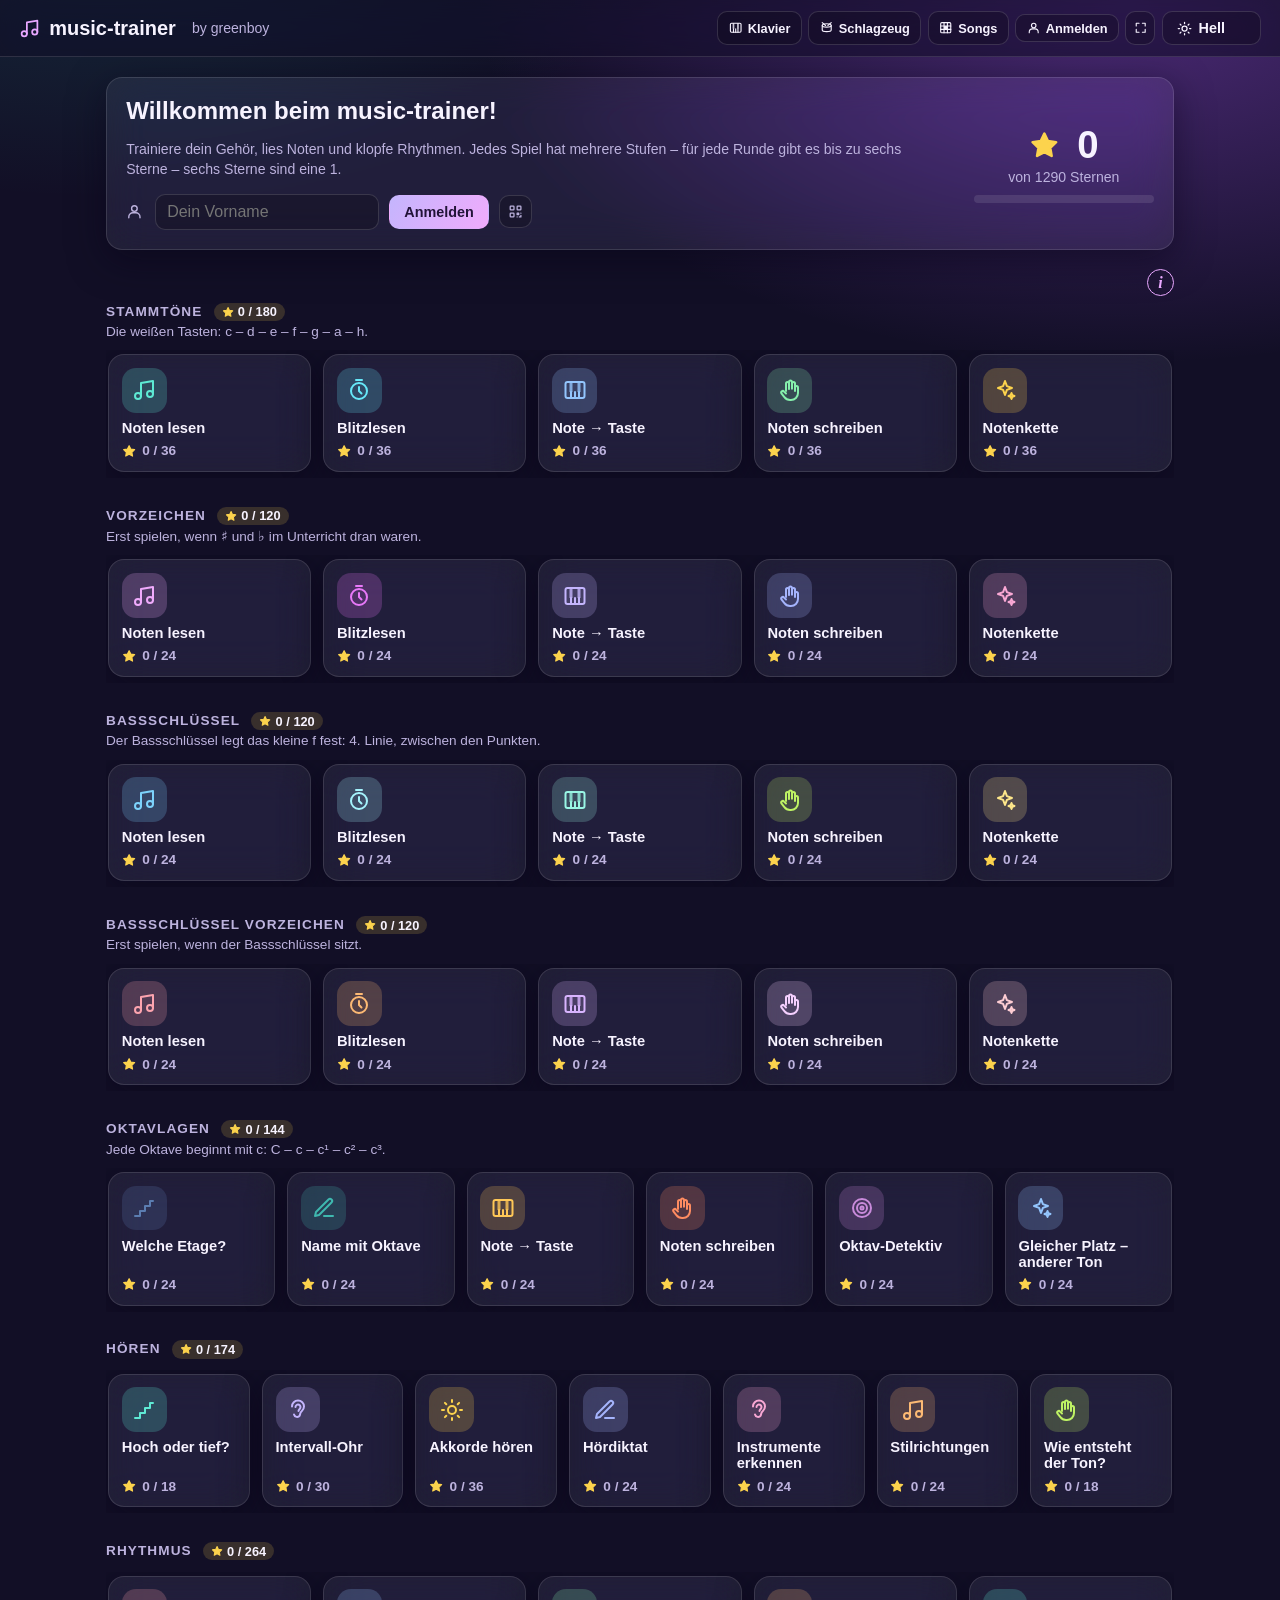
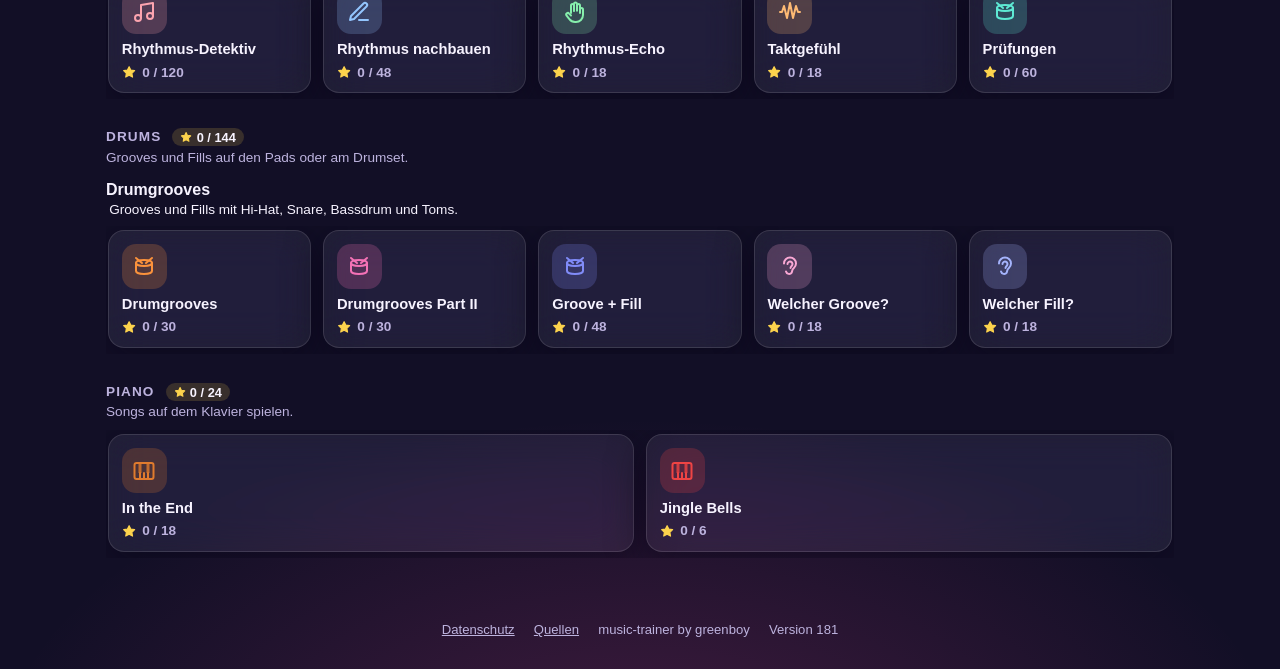
==== commit 87c4303b: "Drumgrooves: Schalter nur wo nötig (Bodypercussion nur bei Pads), neues Leucht-Icon (Pad mit Strahle" ====
--- a/index.html
+++ b/index.html
@@ -5,10 +5,10 @@
 <meta name="viewport" content="width=device-width, initial-scale=1.0">
 <meta name="robots" content="noindex, nofollow">
 <title>music-trainer by greenboy</title>
-<link rel="stylesheet" href="style.css?v=179">
+<link rel="stylesheet" href="style.css?v=181">
 <link rel="icon" href="data:image/svg+xml,<svg xmlns=%22http://www.w3.org/2000/svg%22 viewBox=%220 0 24 24%22 fill=%22none%22 stroke=%22%23a855f7%22 stroke-width=%222%22 stroke-linecap=%22round%22 stroke-linejoin=%22round%22><path d=%22M9 18V5l12-2v13%22/><circle cx=%226%22 cy=%2218%22 r=%223%22/><circle cx=%2218%22 cy=%2216%22 r=%223%22/></svg>">
-<script src="js/icons.js?v=179"></script>
-<script src="js/theme.js?v=179"></script>
+<script src="js/icons.js?v=181"></script>
+<script src="js/theme.js?v=181"></script>
 </head>
 <body>
 
@@ -39,22 +39,22 @@
     if (m) document.getElementById('version').textContent = 'Version ' + m[1]; })();
 </script>
 
-<script src="js/ton.js?v=179"></script>
-<script src="js/notenbild.js?v=179"></script>
-<script src="js/konto.js?v=179"></script>
-<script src="js/spiele.js?v=179"></script>
-<script src="js/notenspiele.js?v=179"></script>
-<script src="js/instrumente.js?v=179"></script>
-<script src="js/hoerbeispiele.js?v=179"></script>
-<script src="js/bauen.js?v=179"></script>
-<script src="js/drumgrooves.js?v=179"></script>
-<script src="js/vollbild.js?v=179"></script>
-<script src="js/metronom.js?v=179"></script>
-<script src="js/klavierseite.js?v=179"></script>
-<script src="js/pruefung.js?v=179"></script>
-<script src="js/klavierpruefung.js?v=179"></script>
-<script src="js/schlagzeug.js?v=179"></script>
-<script src="js/songbaukasten.js?v=179"></script>
-<script src="js/app.js?v=179"></script>
+<script src="js/ton.js?v=181"></script>
+<script src="js/notenbild.js?v=181"></script>
+<script src="js/konto.js?v=181"></script>
+<script src="js/spiele.js?v=181"></script>
+<script src="js/notenspiele.js?v=181"></script>
+<script src="js/instrumente.js?v=181"></script>
+<script src="js/hoerbeispiele.js?v=181"></script>
+<script src="js/bauen.js?v=181"></script>
+<script src="js/drumgrooves.js?v=181"></script>
+<script src="js/vollbild.js?v=181"></script>
+<script src="js/metronom.js?v=181"></script>
+<script src="js/klavierseite.js?v=181"></script>
+<script src="js/pruefung.js?v=181"></script>
+<script src="js/klavierpruefung.js?v=181"></script>
+<script src="js/schlagzeug.js?v=181"></script>
+<script src="js/songbaukasten.js?v=181"></script>
+<script src="js/app.js?v=181"></script>
 </body>
 </html>
--- a/style.css
+++ b/style.css
@@ -1294,6 +1294,9 @@
 .kp-gross { padding: .2rem .6rem; }
 .kp-licht svg { width: 1.6rem; height: 1.6rem; }
 #kp-leuchten-feld:has(input:checked) svg path:first-child { fill: #facc15; stroke: #ca8a04; }
+/* Drums: Pad mit Strahlen – eingeschaltet leuchten Strahlen und Pad gelb */
+.dg-seite #kp-leuchten-feld:has(input:checked) svg { color: #eab308; }
+.dg-seite #kp-leuchten-feld:has(input:checked) svg rect:first-child { fill: #fde04755; }
 .kp-sterne { display: inline-flex; gap: .15rem; }
 .kp-sterne .stern svg { width: 1.3rem; height: 1.3rem; }
 /* Klavier-Prüfung: kein Zoomen, kein Markieren, kein Lupen-/Kopiermenü */
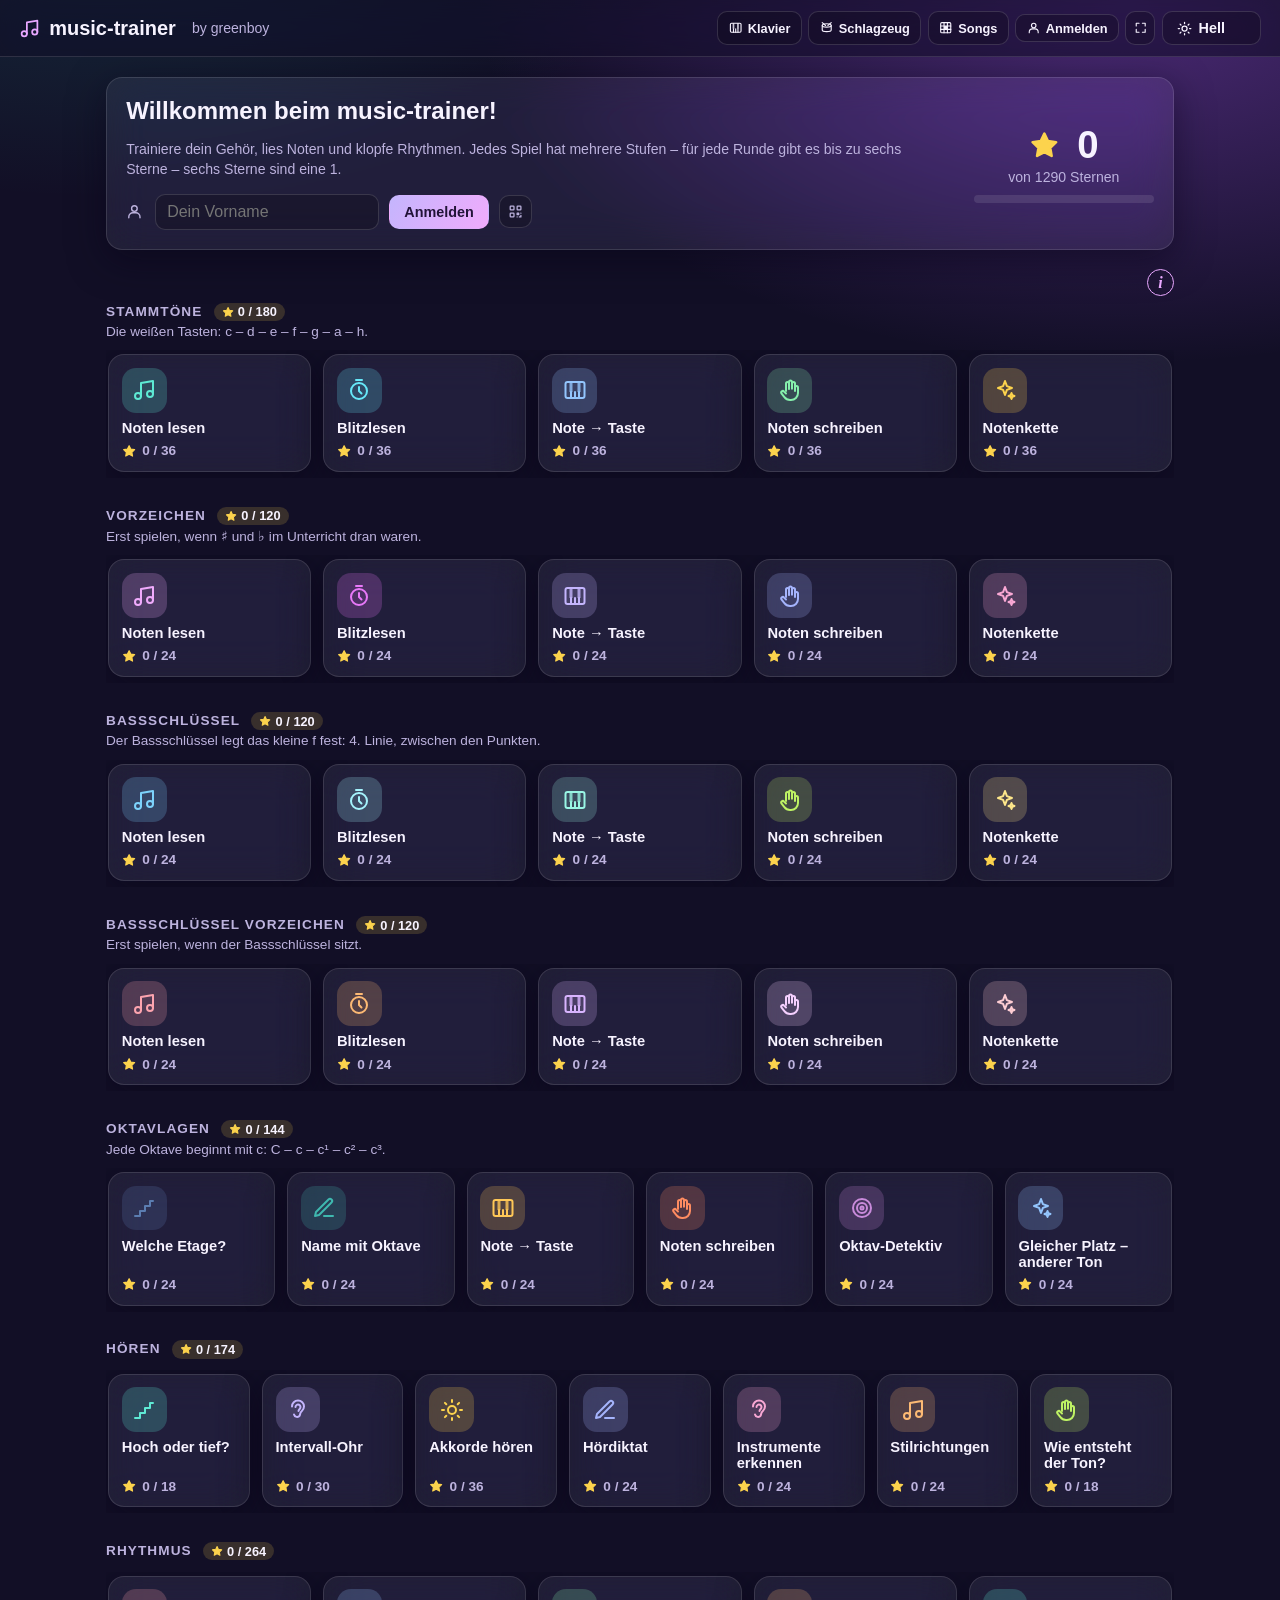
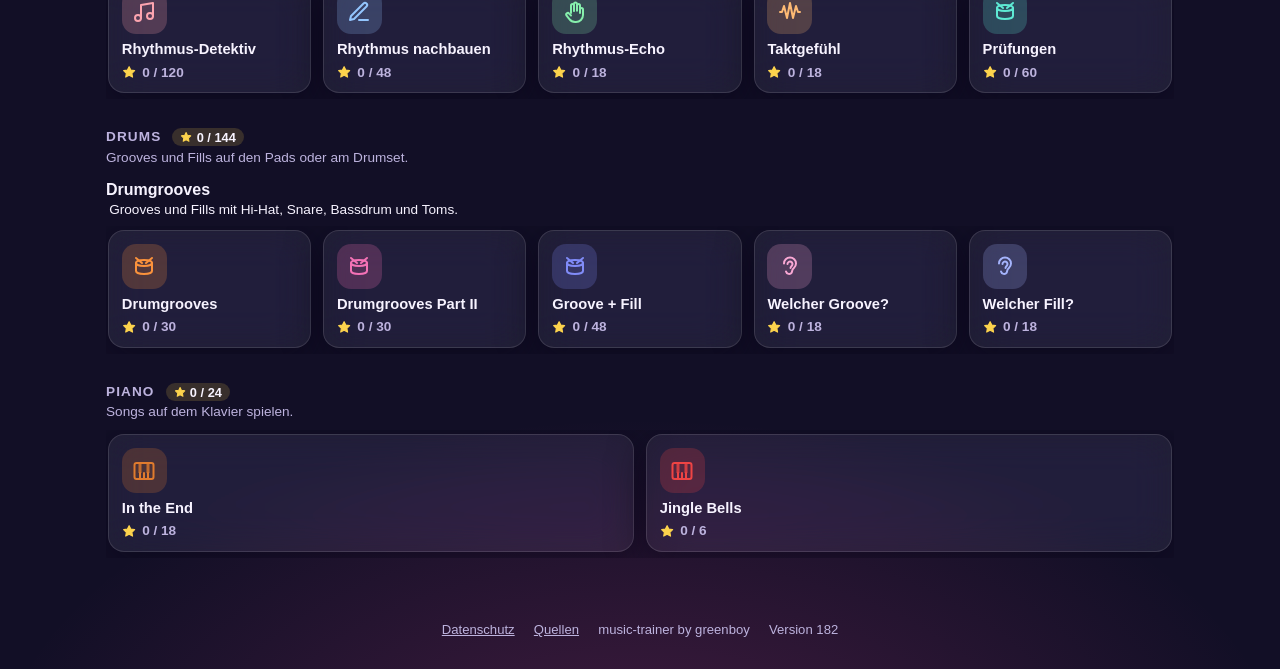
==== commit afcca15d: "Drumgrooves: Instrumente live während des Spiels an-/abschalten, auch alle aus Co-Authored-By: Claud" ====
--- a/index.html
+++ b/index.html
@@ -5,10 +5,10 @@
 <meta name="viewport" content="width=device-width, initial-scale=1.0">
 <meta name="robots" content="noindex, nofollow">
 <title>music-trainer by greenboy</title>
-<link rel="stylesheet" href="style.css?v=181">
+<link rel="stylesheet" href="style.css?v=182">
 <link rel="icon" href="data:image/svg+xml,<svg xmlns=%22http://www.w3.org/2000/svg%22 viewBox=%220 0 24 24%22 fill=%22none%22 stroke=%22%23a855f7%22 stroke-width=%222%22 stroke-linecap=%22round%22 stroke-linejoin=%22round%22><path d=%22M9 18V5l12-2v13%22/><circle cx=%226%22 cy=%2218%22 r=%223%22/><circle cx=%2218%22 cy=%2216%22 r=%223%22/></svg>">
-<script src="js/icons.js?v=181"></script>
-<script src="js/theme.js?v=181"></script>
+<script src="js/icons.js?v=182"></script>
+<script src="js/theme.js?v=182"></script>
 </head>
 <body>
 
@@ -39,22 +39,22 @@
     if (m) document.getElementById('version').textContent = 'Version ' + m[1]; })();
 </script>
 
-<script src="js/ton.js?v=181"></script>
-<script src="js/notenbild.js?v=181"></script>
-<script src="js/konto.js?v=181"></script>
-<script src="js/spiele.js?v=181"></script>
-<script src="js/notenspiele.js?v=181"></script>
-<script src="js/instrumente.js?v=181"></script>
-<script src="js/hoerbeispiele.js?v=181"></script>
-<script src="js/bauen.js?v=181"></script>
-<script src="js/drumgrooves.js?v=181"></script>
-<script src="js/vollbild.js?v=181"></script>
-<script src="js/metronom.js?v=181"></script>
-<script src="js/klavierseite.js?v=181"></script>
-<script src="js/pruefung.js?v=181"></script>
-<script src="js/klavierpruefung.js?v=181"></script>
-<script src="js/schlagzeug.js?v=181"></script>
-<script src="js/songbaukasten.js?v=181"></script>
-<script src="js/app.js?v=181"></script>
+<script src="js/ton.js?v=182"></script>
+<script src="js/notenbild.js?v=182"></script>
+<script src="js/konto.js?v=182"></script>
+<script src="js/spiele.js?v=182"></script>
+<script src="js/notenspiele.js?v=182"></script>
+<script src="js/instrumente.js?v=182"></script>
+<script src="js/hoerbeispiele.js?v=182"></script>
+<script src="js/bauen.js?v=182"></script>
+<script src="js/drumgrooves.js?v=182"></script>
+<script src="js/vollbild.js?v=182"></script>
+<script src="js/metronom.js?v=182"></script>
+<script src="js/klavierseite.js?v=182"></script>
+<script src="js/pruefung.js?v=182"></script>
+<script src="js/klavierpruefung.js?v=182"></script>
+<script src="js/schlagzeug.js?v=182"></script>
+<script src="js/songbaukasten.js?v=182"></script>
+<script src="js/app.js?v=182"></script>
 </body>
 </html>
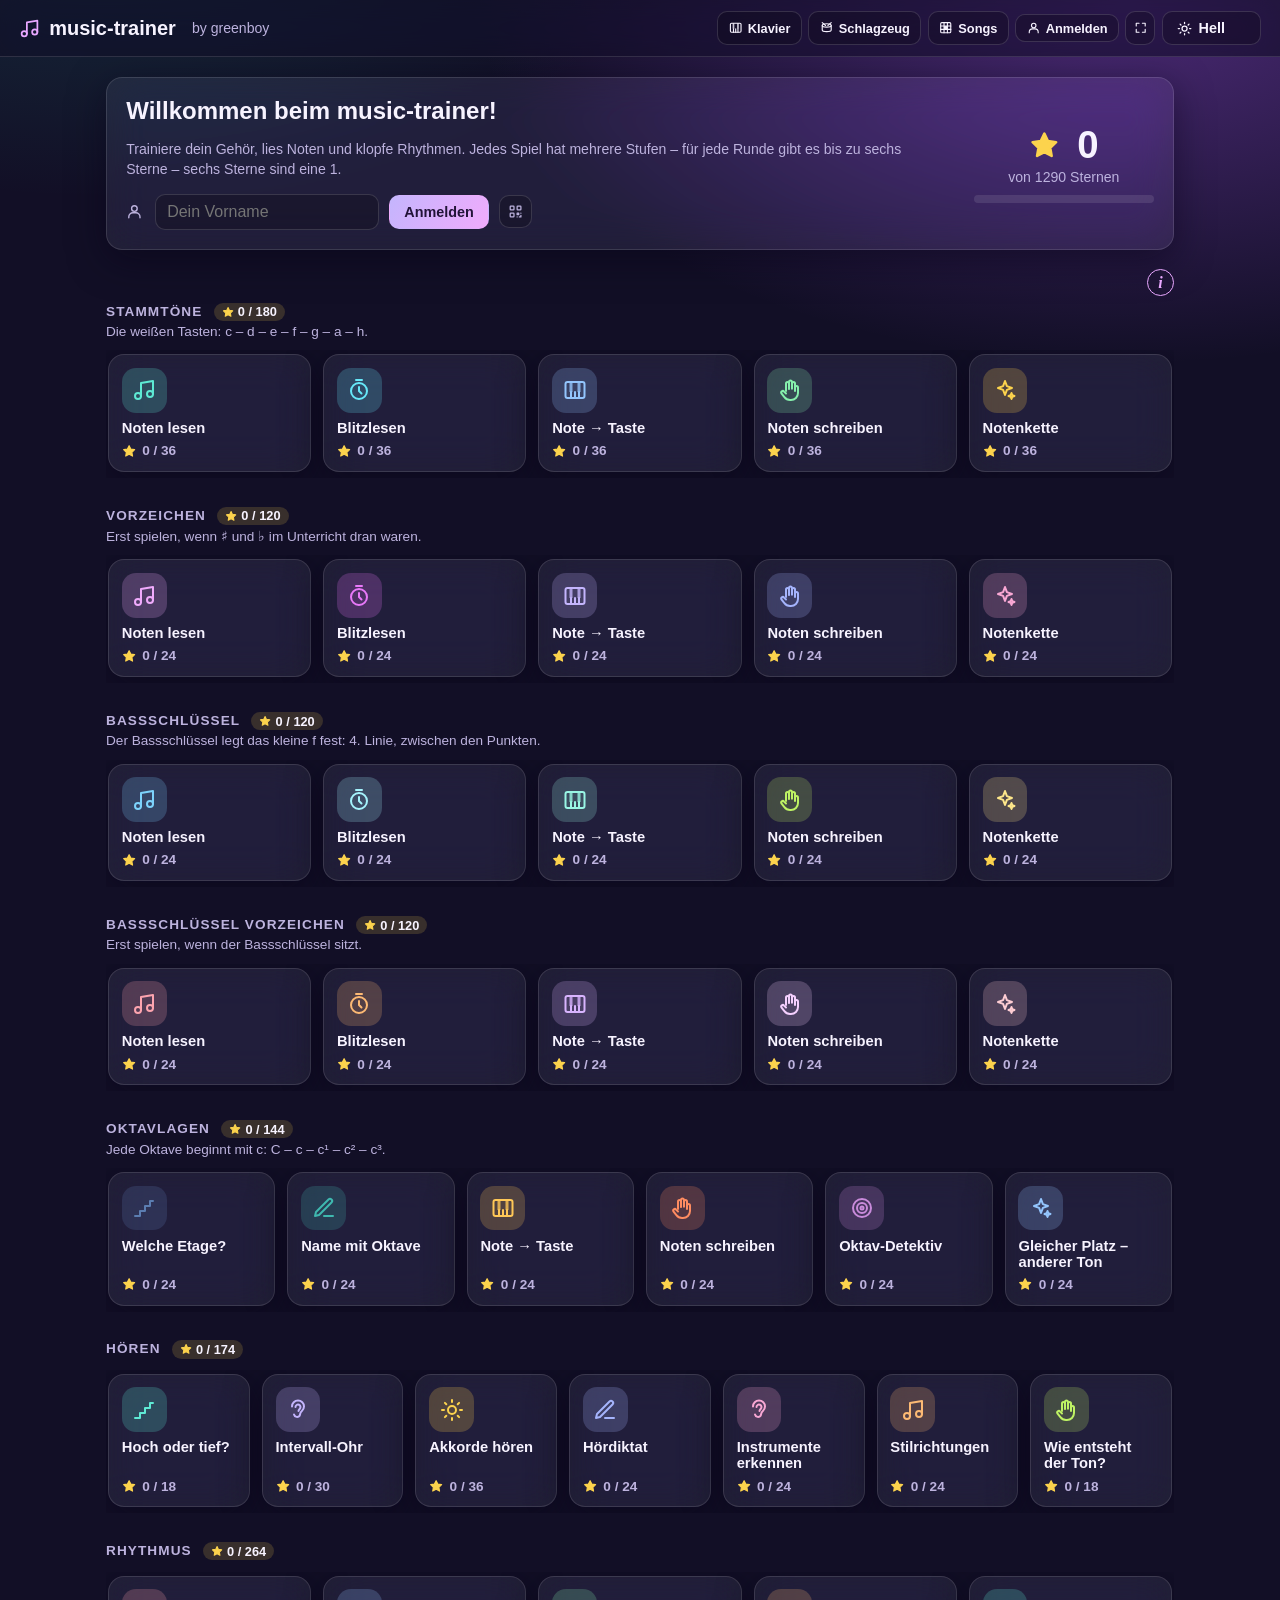
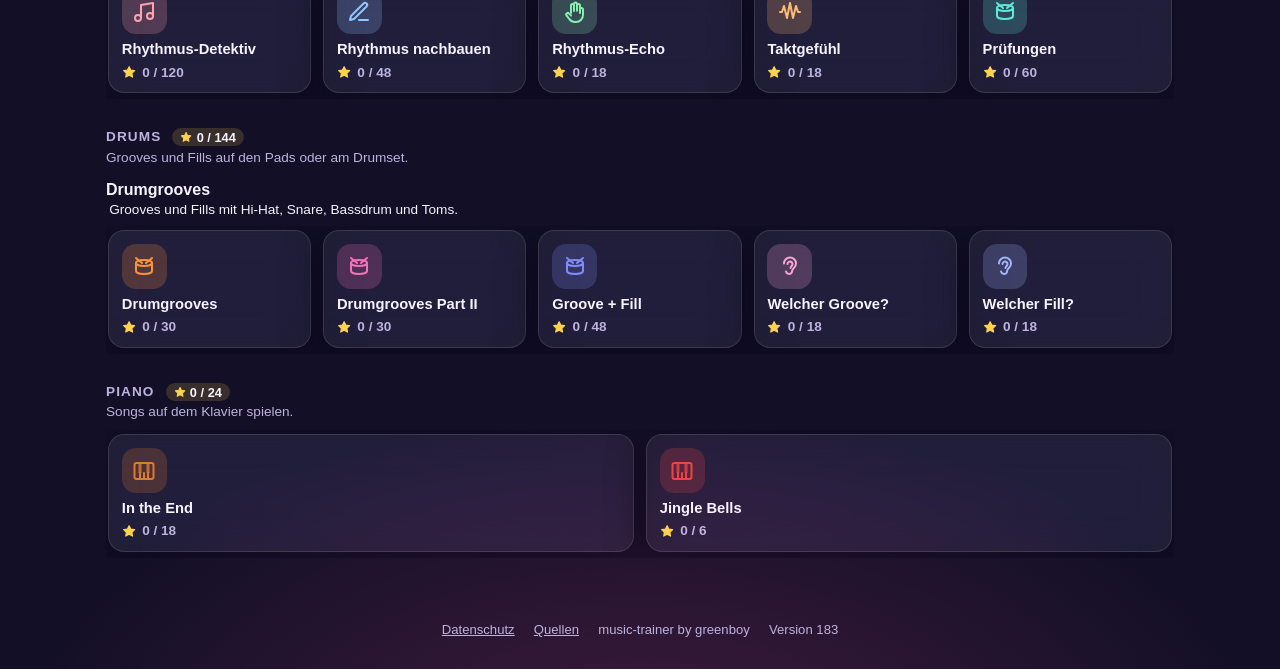
==== commit f5c9221a: "Metronom neben Tempo (Drums, Klavier); bedingte Schalter unten ans Ende, damit nichts springt Co-Aut" ====
--- a/index.html
+++ b/index.html
@@ -5,10 +5,10 @@
 <meta name="viewport" content="width=device-width, initial-scale=1.0">
 <meta name="robots" content="noindex, nofollow">
 <title>music-trainer by greenboy</title>
-<link rel="stylesheet" href="style.css?v=182">
+<link rel="stylesheet" href="style.css?v=183">
 <link rel="icon" href="data:image/svg+xml,<svg xmlns=%22http://www.w3.org/2000/svg%22 viewBox=%220 0 24 24%22 fill=%22none%22 stroke=%22%23a855f7%22 stroke-width=%222%22 stroke-linecap=%22round%22 stroke-linejoin=%22round%22><path d=%22M9 18V5l12-2v13%22/><circle cx=%226%22 cy=%2218%22 r=%223%22/><circle cx=%2218%22 cy=%2216%22 r=%223%22/></svg>">
-<script src="js/icons.js?v=182"></script>
-<script src="js/theme.js?v=182"></script>
+<script src="js/icons.js?v=183"></script>
+<script src="js/theme.js?v=183"></script>
 </head>
 <body>
 
@@ -39,22 +39,22 @@
     if (m) document.getElementById('version').textContent = 'Version ' + m[1]; })();
 </script>
 
-<script src="js/ton.js?v=182"></script>
-<script src="js/notenbild.js?v=182"></script>
-<script src="js/konto.js?v=182"></script>
-<script src="js/spiele.js?v=182"></script>
-<script src="js/notenspiele.js?v=182"></script>
-<script src="js/instrumente.js?v=182"></script>
-<script src="js/hoerbeispiele.js?v=182"></script>
-<script src="js/bauen.js?v=182"></script>
-<script src="js/drumgrooves.js?v=182"></script>
-<script src="js/vollbild.js?v=182"></script>
-<script src="js/metronom.js?v=182"></script>
-<script src="js/klavierseite.js?v=182"></script>
-<script src="js/pruefung.js?v=182"></script>
-<script src="js/klavierpruefung.js?v=182"></script>
-<script src="js/schlagzeug.js?v=182"></script>
-<script src="js/songbaukasten.js?v=182"></script>
-<script src="js/app.js?v=182"></script>
+<script src="js/ton.js?v=183"></script>
+<script src="js/notenbild.js?v=183"></script>
+<script src="js/konto.js?v=183"></script>
+<script src="js/spiele.js?v=183"></script>
+<script src="js/notenspiele.js?v=183"></script>
+<script src="js/instrumente.js?v=183"></script>
+<script src="js/hoerbeispiele.js?v=183"></script>
+<script src="js/bauen.js?v=183"></script>
+<script src="js/drumgrooves.js?v=183"></script>
+<script src="js/vollbild.js?v=183"></script>
+<script src="js/metronom.js?v=183"></script>
+<script src="js/klavierseite.js?v=183"></script>
+<script src="js/pruefung.js?v=183"></script>
+<script src="js/klavierpruefung.js?v=183"></script>
+<script src="js/schlagzeug.js?v=183"></script>
+<script src="js/songbaukasten.js?v=183"></script>
+<script src="js/app.js?v=183"></script>
 </body>
 </html>
--- a/style.css
+++ b/style.css
@@ -1284,6 +1284,7 @@
 .kp-tempo { display: inline-flex; align-items: center; gap: .4rem; font-weight: 600; font-size: .9rem; }
 .kp-tempo span { min-width: 2.2em; font-variant-numeric: tabular-nums; }
 .kp-tempo #kp-bpm-text { text-align: center; }
+.kp-tempo .kp-metro-feld { margin-left: .5rem; }
 .kp-pm { min-width: 2.4rem; min-height: 2.4rem; padding: 0; font-size: 1.3rem; font-weight: 800; line-height: 1; }
 .kp-best { font-size: .85em; opacity: .85; display: inline-flex; align-items: center; gap: .1rem; }
 .kp-best svg { width: 1em; height: 1em; color: #f5b301; }
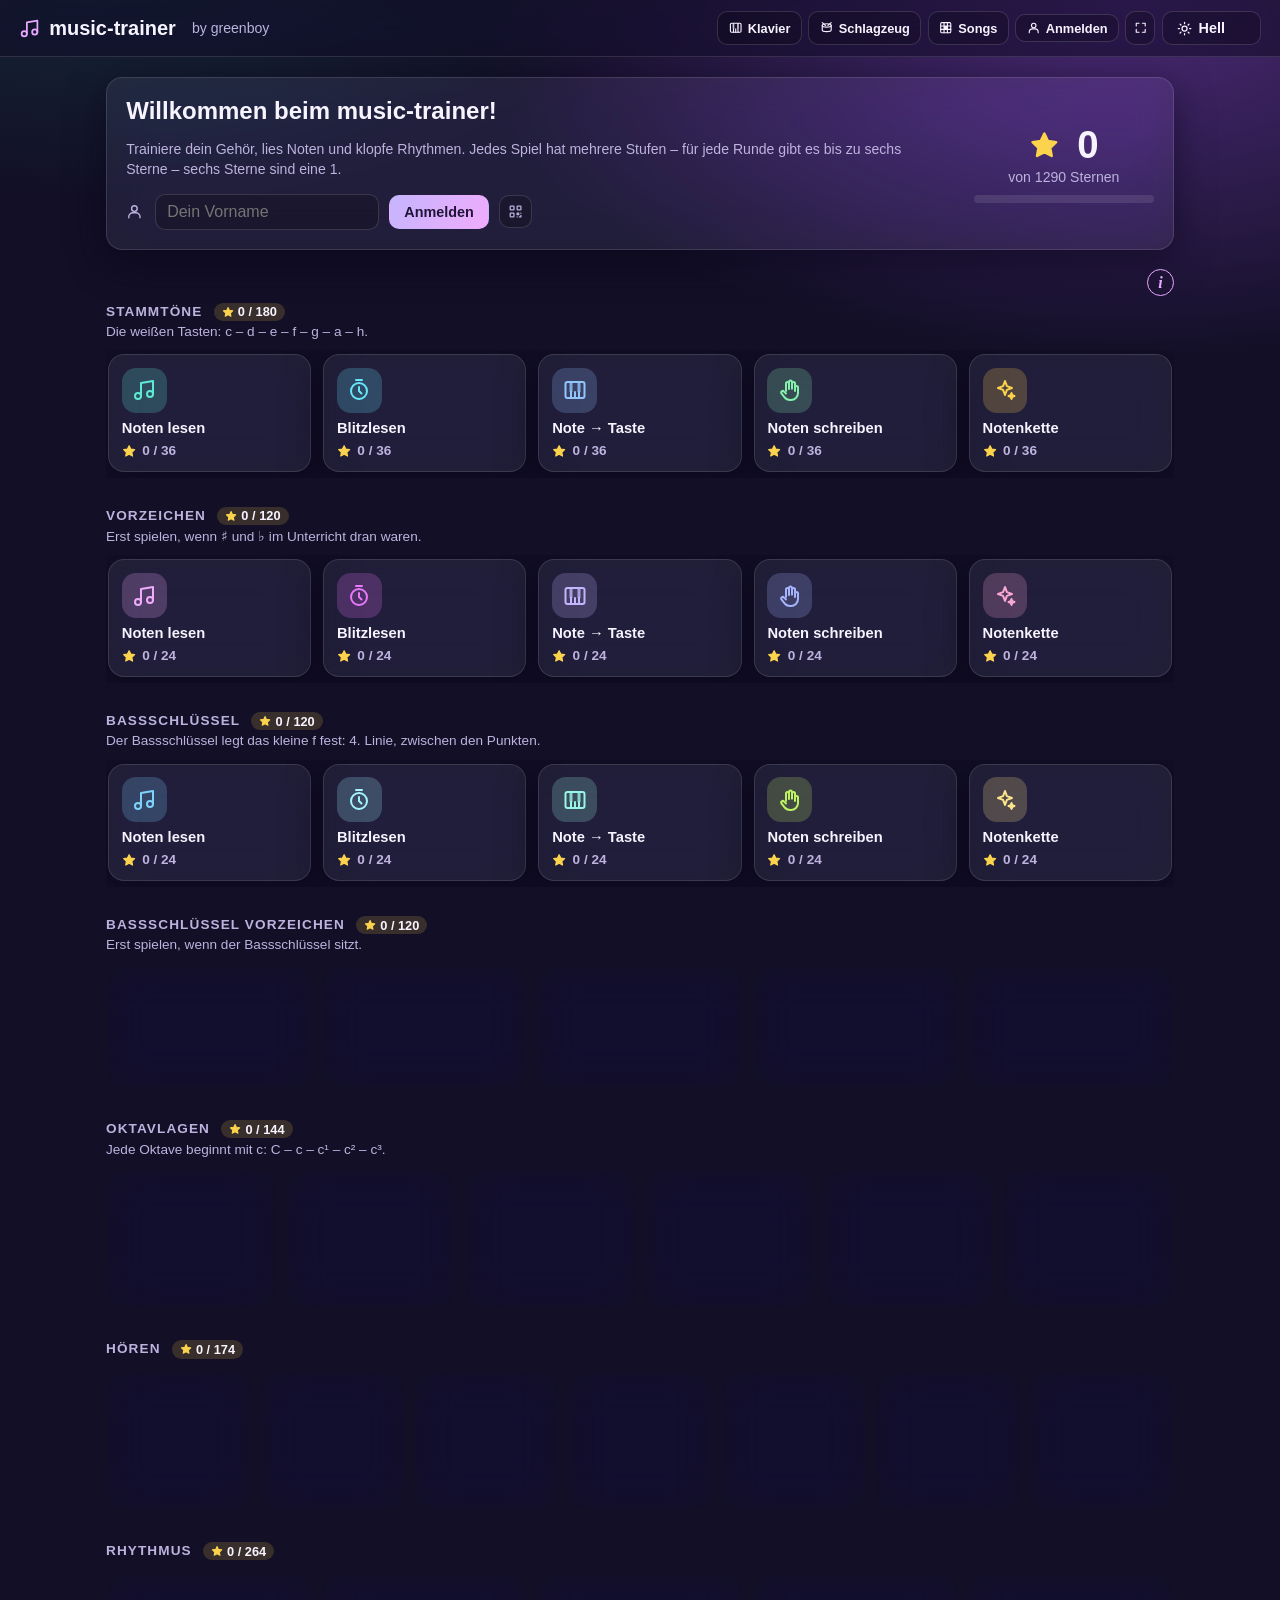
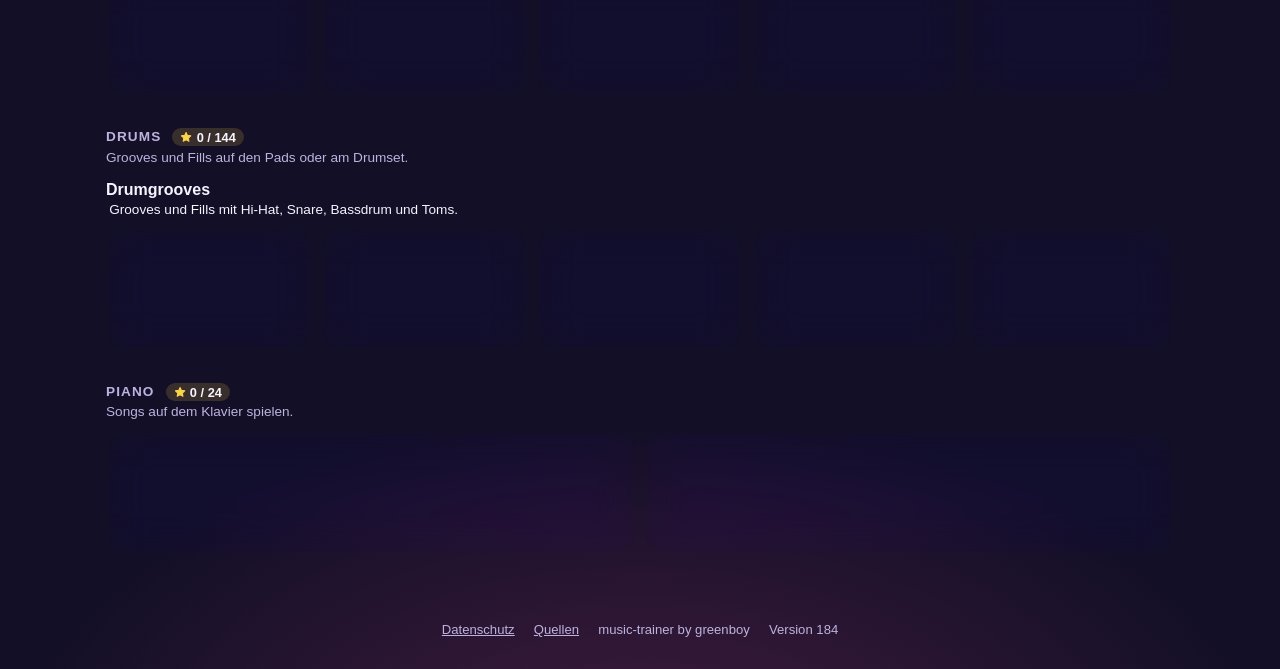
==== commit d5fff3dc: "Drumgrooves: Mitleuchten blitzt die Pads im Moment des Schlags wie beim Anhören Co-Authored-By: Clau" ====
--- a/index.html
+++ b/index.html
@@ -5,10 +5,10 @@
 <meta name="viewport" content="width=device-width, initial-scale=1.0">
 <meta name="robots" content="noindex, nofollow">
 <title>music-trainer by greenboy</title>
-<link rel="stylesheet" href="style.css?v=183">
+<link rel="stylesheet" href="style.css?v=184">
 <link rel="icon" href="data:image/svg+xml,<svg xmlns=%22http://www.w3.org/2000/svg%22 viewBox=%220 0 24 24%22 fill=%22none%22 stroke=%22%23a855f7%22 stroke-width=%222%22 stroke-linecap=%22round%22 stroke-linejoin=%22round%22><path d=%22M9 18V5l12-2v13%22/><circle cx=%226%22 cy=%2218%22 r=%223%22/><circle cx=%2218%22 cy=%2216%22 r=%223%22/></svg>">
-<script src="js/icons.js?v=183"></script>
-<script src="js/theme.js?v=183"></script>
+<script src="js/icons.js?v=184"></script>
+<script src="js/theme.js?v=184"></script>
 </head>
 <body>
 
@@ -39,22 +39,22 @@
     if (m) document.getElementById('version').textContent = 'Version ' + m[1]; })();
 </script>
 
-<script src="js/ton.js?v=183"></script>
-<script src="js/notenbild.js?v=183"></script>
-<script src="js/konto.js?v=183"></script>
-<script src="js/spiele.js?v=183"></script>
-<script src="js/notenspiele.js?v=183"></script>
-<script src="js/instrumente.js?v=183"></script>
-<script src="js/hoerbeispiele.js?v=183"></script>
-<script src="js/bauen.js?v=183"></script>
-<script src="js/drumgrooves.js?v=183"></script>
-<script src="js/vollbild.js?v=183"></script>
-<script src="js/metronom.js?v=183"></script>
-<script src="js/klavierseite.js?v=183"></script>
-<script src="js/pruefung.js?v=183"></script>
-<script src="js/klavierpruefung.js?v=183"></script>
-<script src="js/schlagzeug.js?v=183"></script>
-<script src="js/songbaukasten.js?v=183"></script>
-<script src="js/app.js?v=183"></script>
+<script src="js/ton.js?v=184"></script>
+<script src="js/notenbild.js?v=184"></script>
+<script src="js/konto.js?v=184"></script>
+<script src="js/spiele.js?v=184"></script>
+<script src="js/notenspiele.js?v=184"></script>
+<script src="js/instrumente.js?v=184"></script>
+<script src="js/hoerbeispiele.js?v=184"></script>
+<script src="js/bauen.js?v=184"></script>
+<script src="js/drumgrooves.js?v=184"></script>
+<script src="js/vollbild.js?v=184"></script>
+<script src="js/metronom.js?v=184"></script>
+<script src="js/klavierseite.js?v=184"></script>
+<script src="js/pruefung.js?v=184"></script>
+<script src="js/klavierpruefung.js?v=184"></script>
+<script src="js/schlagzeug.js?v=184"></script>
+<script src="js/songbaukasten.js?v=184"></script>
+<script src="js/app.js?v=184"></script>
 </body>
 </html>
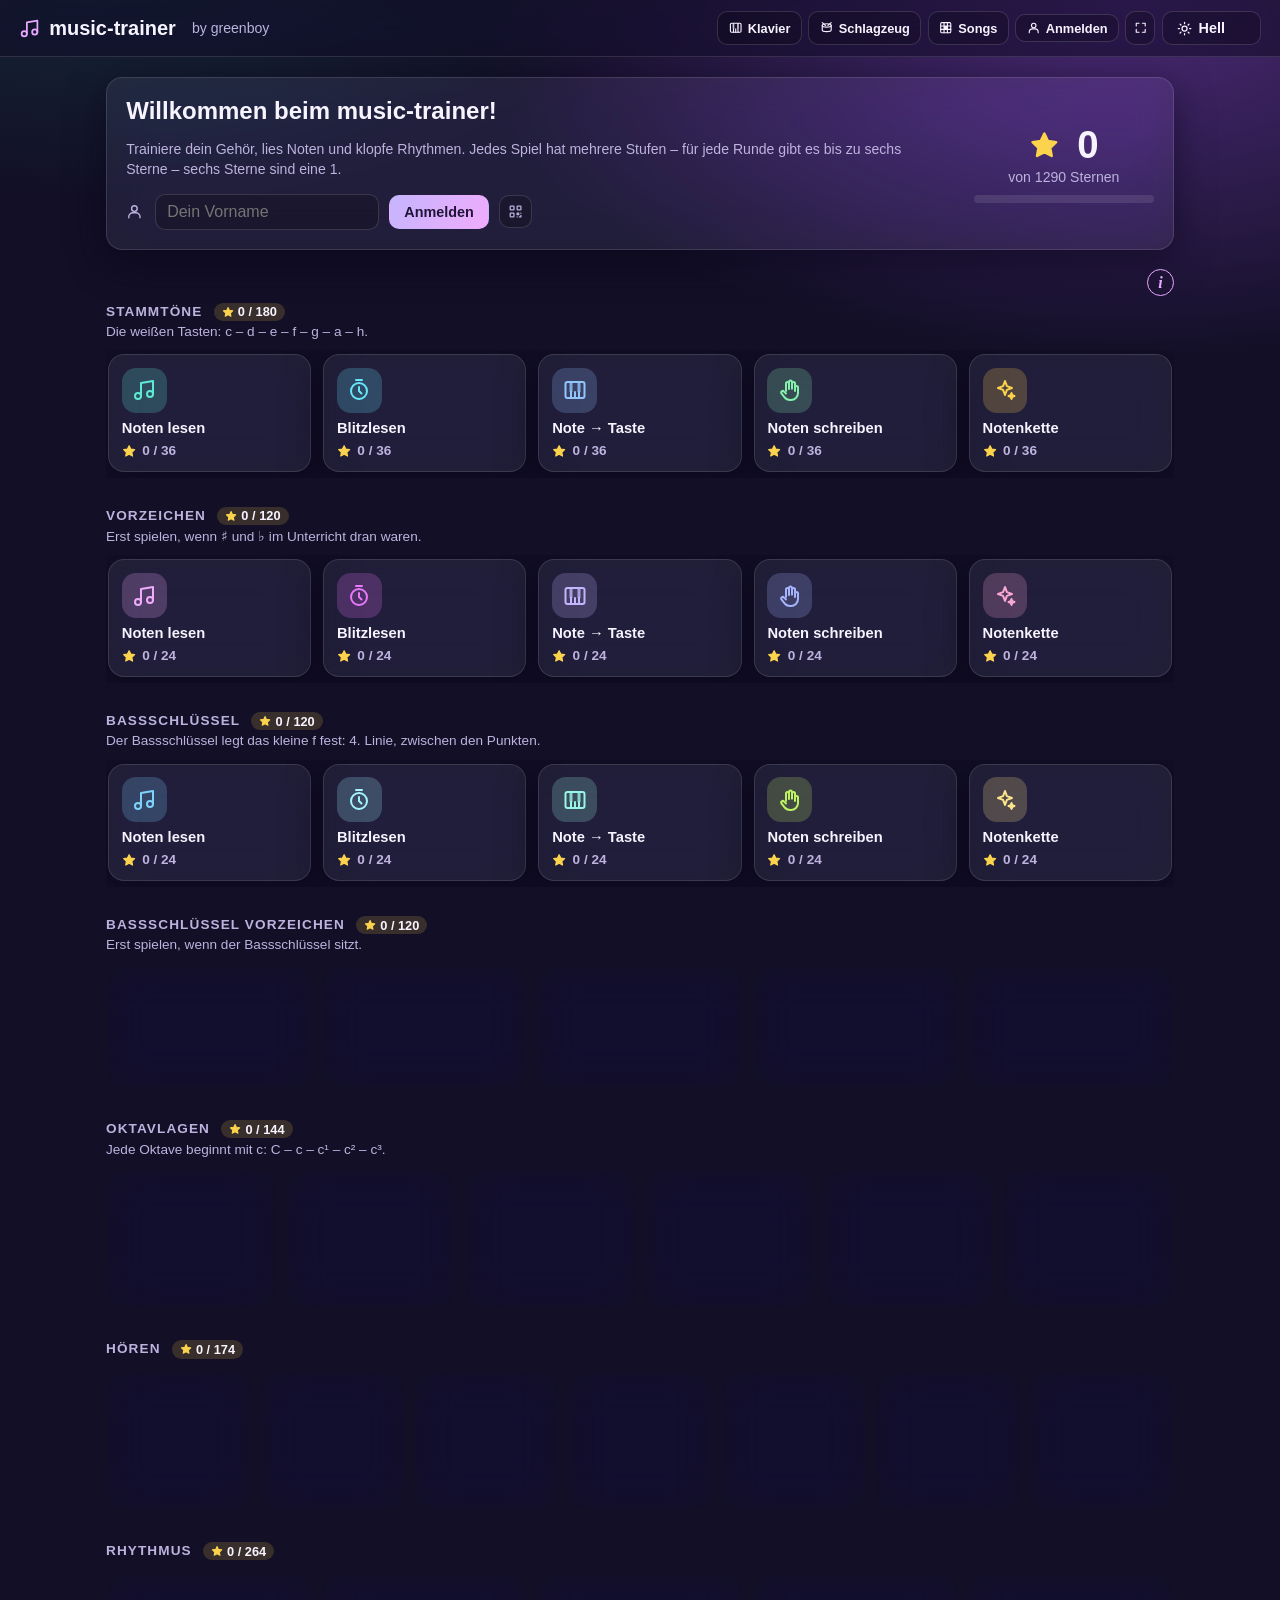
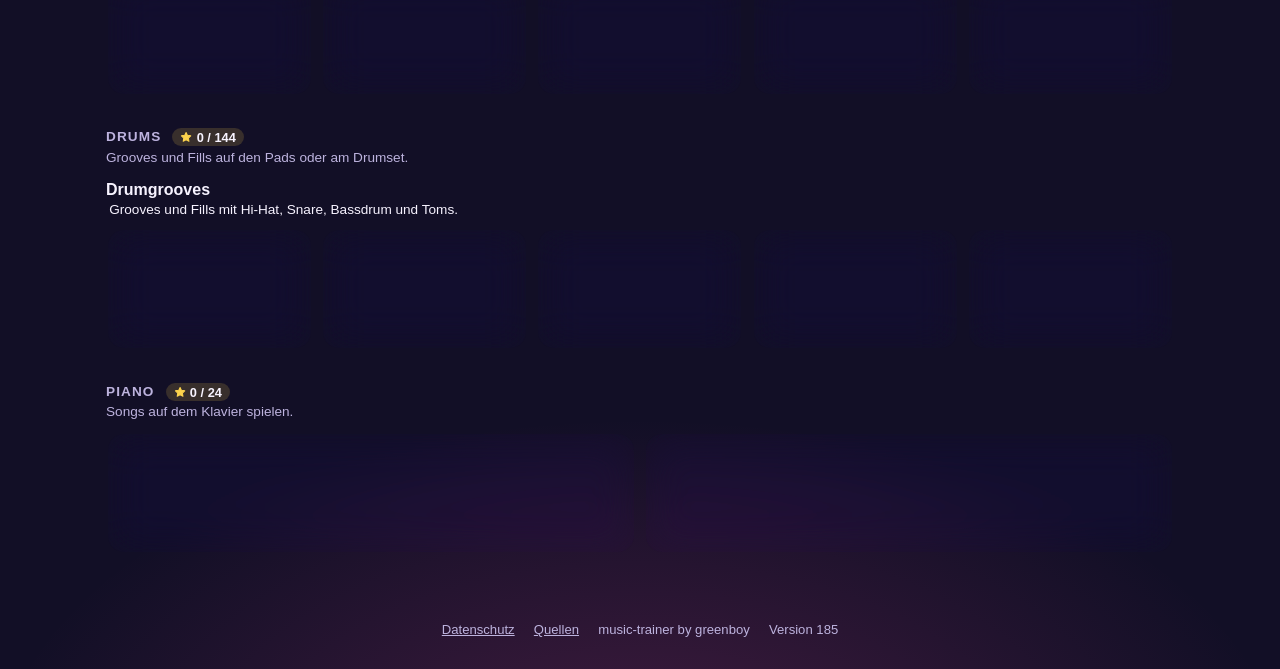
==== commit c0163646: "Drumgrooves: bei Sterne sammeln Wiederholungszeichen mit 4× am Zeilenende Co-Authored-By: Claude Opu" ====
--- a/index.html
+++ b/index.html
@@ -5,10 +5,10 @@
 <meta name="viewport" content="width=device-width, initial-scale=1.0">
 <meta name="robots" content="noindex, nofollow">
 <title>music-trainer by greenboy</title>
-<link rel="stylesheet" href="style.css?v=184">
+<link rel="stylesheet" href="style.css?v=185">
 <link rel="icon" href="data:image/svg+xml,<svg xmlns=%22http://www.w3.org/2000/svg%22 viewBox=%220 0 24 24%22 fill=%22none%22 stroke=%22%23a855f7%22 stroke-width=%222%22 stroke-linecap=%22round%22 stroke-linejoin=%22round%22><path d=%22M9 18V5l12-2v13%22/><circle cx=%226%22 cy=%2218%22 r=%223%22/><circle cx=%2218%22 cy=%2216%22 r=%223%22/></svg>">
-<script src="js/icons.js?v=184"></script>
-<script src="js/theme.js?v=184"></script>
+<script src="js/icons.js?v=185"></script>
+<script src="js/theme.js?v=185"></script>
 </head>
 <body>
 
@@ -39,22 +39,22 @@
     if (m) document.getElementById('version').textContent = 'Version ' + m[1]; })();
 </script>
 
-<script src="js/ton.js?v=184"></script>
-<script src="js/notenbild.js?v=184"></script>
-<script src="js/konto.js?v=184"></script>
-<script src="js/spiele.js?v=184"></script>
-<script src="js/notenspiele.js?v=184"></script>
-<script src="js/instrumente.js?v=184"></script>
-<script src="js/hoerbeispiele.js?v=184"></script>
-<script src="js/bauen.js?v=184"></script>
-<script src="js/drumgrooves.js?v=184"></script>
-<script src="js/vollbild.js?v=184"></script>
-<script src="js/metronom.js?v=184"></script>
-<script src="js/klavierseite.js?v=184"></script>
-<script src="js/pruefung.js?v=184"></script>
-<script src="js/klavierpruefung.js?v=184"></script>
-<script src="js/schlagzeug.js?v=184"></script>
-<script src="js/songbaukasten.js?v=184"></script>
-<script src="js/app.js?v=184"></script>
+<script src="js/ton.js?v=185"></script>
+<script src="js/notenbild.js?v=185"></script>
+<script src="js/konto.js?v=185"></script>
+<script src="js/spiele.js?v=185"></script>
+<script src="js/notenspiele.js?v=185"></script>
+<script src="js/instrumente.js?v=185"></script>
+<script src="js/hoerbeispiele.js?v=185"></script>
+<script src="js/bauen.js?v=185"></script>
+<script src="js/drumgrooves.js?v=185"></script>
+<script src="js/vollbild.js?v=185"></script>
+<script src="js/metronom.js?v=185"></script>
+<script src="js/klavierseite.js?v=185"></script>
+<script src="js/pruefung.js?v=185"></script>
+<script src="js/klavierpruefung.js?v=185"></script>
+<script src="js/schlagzeug.js?v=185"></script>
+<script src="js/songbaukasten.js?v=185"></script>
+<script src="js/app.js?v=185"></script>
 </body>
 </html>
--- a/style.css
+++ b/style.css
@@ -1361,6 +1361,7 @@
 .notenbild.dg-gross { max-height: 24vh; max-height: 24dvh; }
 .notenbild.dg-quiz { max-width: 460px; }
 .dg-takt { font-size: 28px; }
+.dg-wdh { fill: currentColor; font-size: 15px; font-weight: 800; text-anchor: middle; }
 .dg-zahl { font-size: 15px; font-weight: 800; text-anchor: middle; fill: currentColor; }
 .dg-zahl.und { opacity: .55; }
 .dg-kreuz { stroke: currentColor; stroke-width: 2.4; stroke-linecap: round; fill: none; }
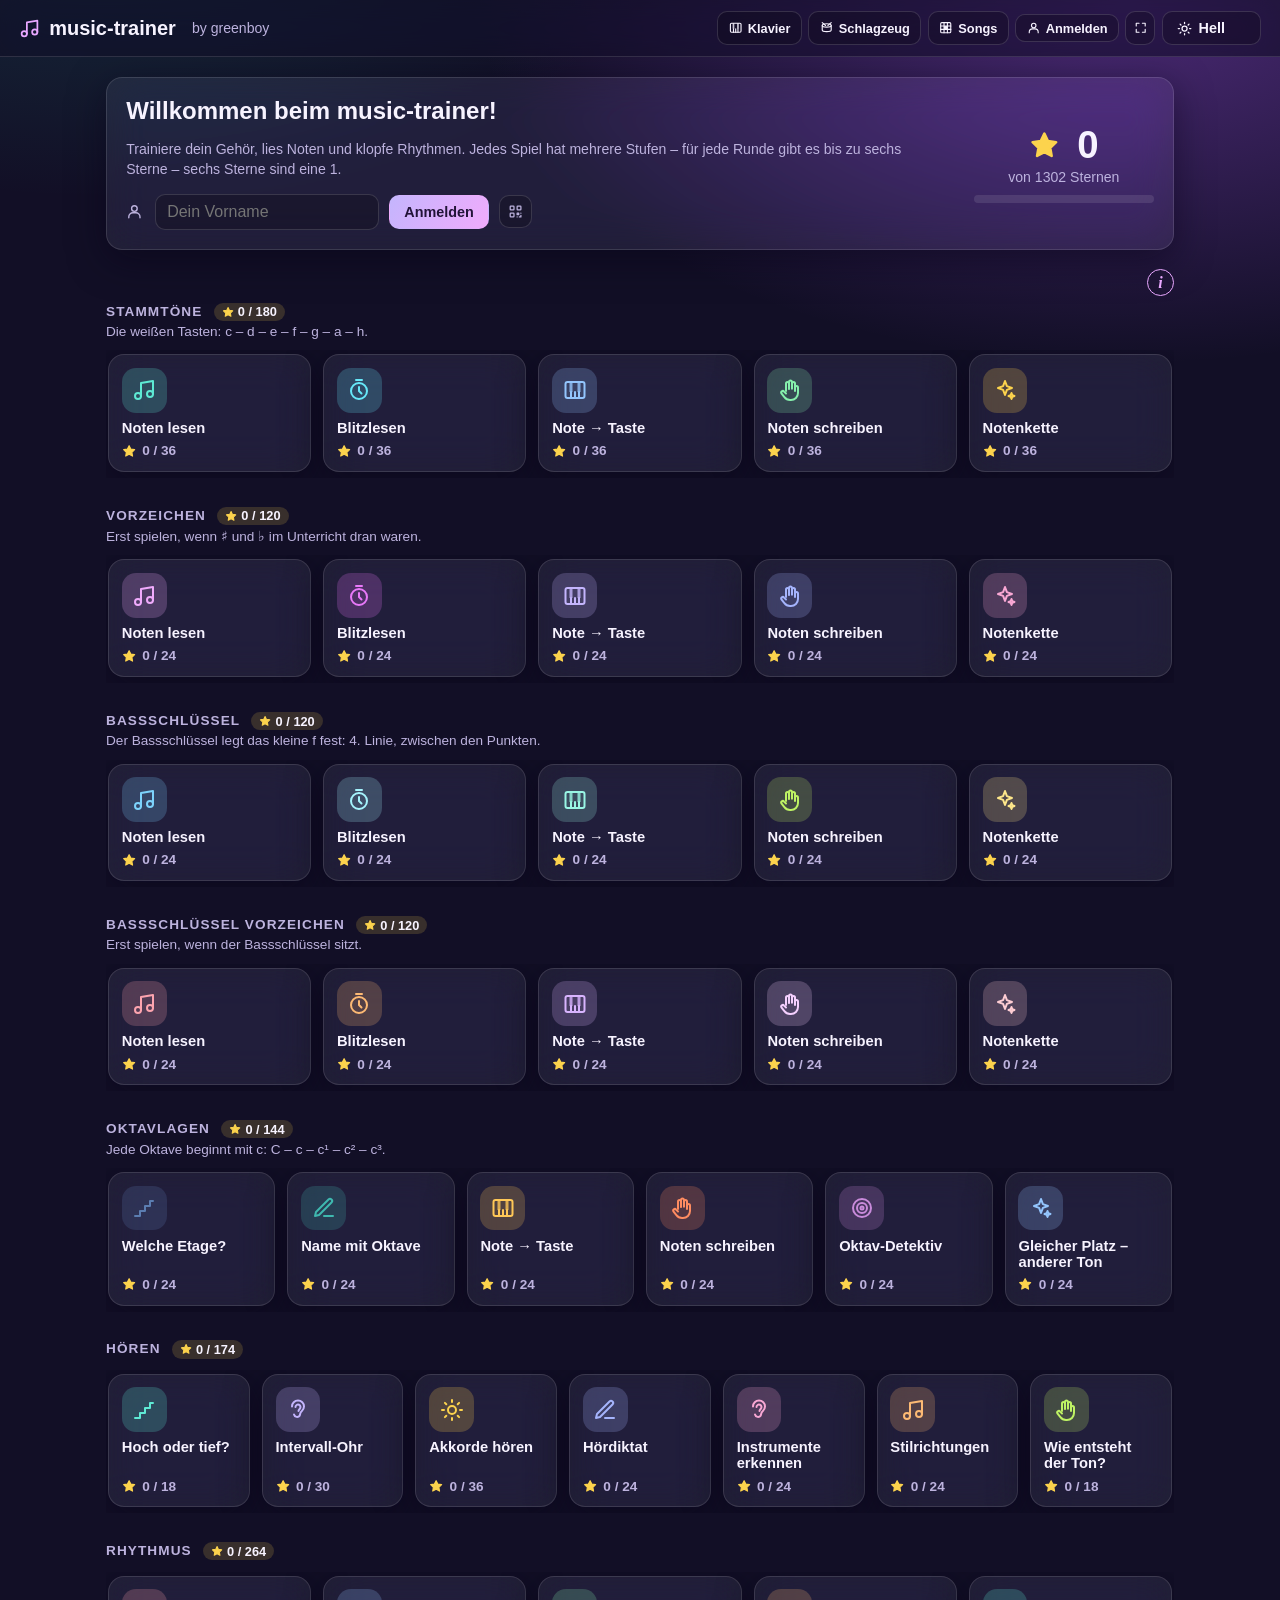
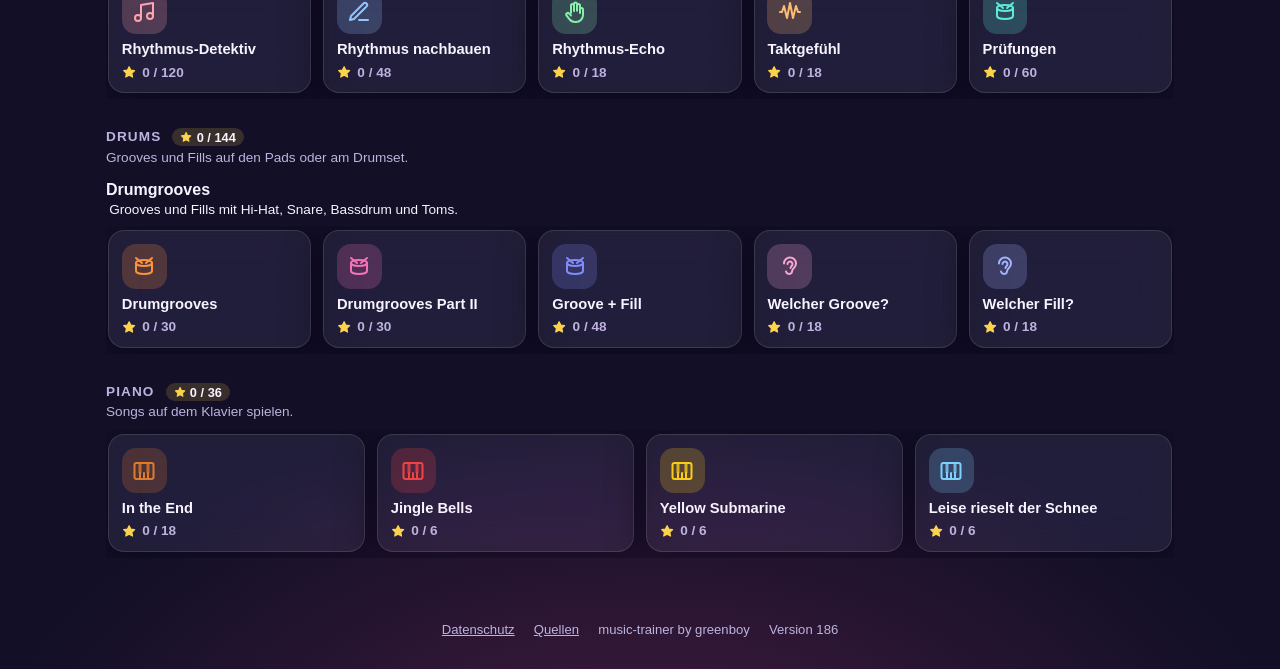
==== commit 77cb0f5c: "Piano: Yellow Submarine (nur angemeldet, Handlagen C/D) und Leise rieselt der Schnee (6/8, Weihnacht" ====
--- a/index.html
+++ b/index.html
@@ -5,10 +5,10 @@
 <meta name="viewport" content="width=device-width, initial-scale=1.0">
 <meta name="robots" content="noindex, nofollow">
 <title>music-trainer by greenboy</title>
-<link rel="stylesheet" href="style.css?v=185">
+<link rel="stylesheet" href="style.css?v=186">
 <link rel="icon" href="data:image/svg+xml,<svg xmlns=%22http://www.w3.org/2000/svg%22 viewBox=%220 0 24 24%22 fill=%22none%22 stroke=%22%23a855f7%22 stroke-width=%222%22 stroke-linecap=%22round%22 stroke-linejoin=%22round%22><path d=%22M9 18V5l12-2v13%22/><circle cx=%226%22 cy=%2218%22 r=%223%22/><circle cx=%2218%22 cy=%2216%22 r=%223%22/></svg>">
-<script src="js/icons.js?v=185"></script>
-<script src="js/theme.js?v=185"></script>
+<script src="js/icons.js?v=186"></script>
+<script src="js/theme.js?v=186"></script>
 </head>
 <body>
 
@@ -39,22 +39,22 @@
     if (m) document.getElementById('version').textContent = 'Version ' + m[1]; })();
 </script>
 
-<script src="js/ton.js?v=185"></script>
-<script src="js/notenbild.js?v=185"></script>
-<script src="js/konto.js?v=185"></script>
-<script src="js/spiele.js?v=185"></script>
-<script src="js/notenspiele.js?v=185"></script>
-<script src="js/instrumente.js?v=185"></script>
-<script src="js/hoerbeispiele.js?v=185"></script>
-<script src="js/bauen.js?v=185"></script>
-<script src="js/drumgrooves.js?v=185"></script>
-<script src="js/vollbild.js?v=185"></script>
-<script src="js/metronom.js?v=185"></script>
-<script src="js/klavierseite.js?v=185"></script>
-<script src="js/pruefung.js?v=185"></script>
-<script src="js/klavierpruefung.js?v=185"></script>
-<script src="js/schlagzeug.js?v=185"></script>
-<script src="js/songbaukasten.js?v=185"></script>
-<script src="js/app.js?v=185"></script>
+<script src="js/ton.js?v=186"></script>
+<script src="js/notenbild.js?v=186"></script>
+<script src="js/konto.js?v=186"></script>
+<script src="js/spiele.js?v=186"></script>
+<script src="js/notenspiele.js?v=186"></script>
+<script src="js/instrumente.js?v=186"></script>
+<script src="js/hoerbeispiele.js?v=186"></script>
+<script src="js/bauen.js?v=186"></script>
+<script src="js/drumgrooves.js?v=186"></script>
+<script src="js/vollbild.js?v=186"></script>
+<script src="js/metronom.js?v=186"></script>
+<script src="js/klavierseite.js?v=186"></script>
+<script src="js/pruefung.js?v=186"></script>
+<script src="js/klavierpruefung.js?v=186"></script>
+<script src="js/schlagzeug.js?v=186"></script>
+<script src="js/songbaukasten.js?v=186"></script>
+<script src="js/app.js?v=186"></script>
 </body>
 </html>
--- a/style.css
+++ b/style.css
@@ -1465,3 +1465,4 @@
 .kp-taktnr { font-size: 13px; font-style: italic; fill: currentColor; opacity: .6; }
 .kp-akkord { font-size: 14px; font-weight: 800; text-anchor: middle; fill: var(--hand, currentColor); }
 .kp-laufend .kp-taktnr { font-size: 12px; }
+.kp-lage-text { font-size: 10.5px; font-weight: 800; text-anchor: middle; fill: #fff; }
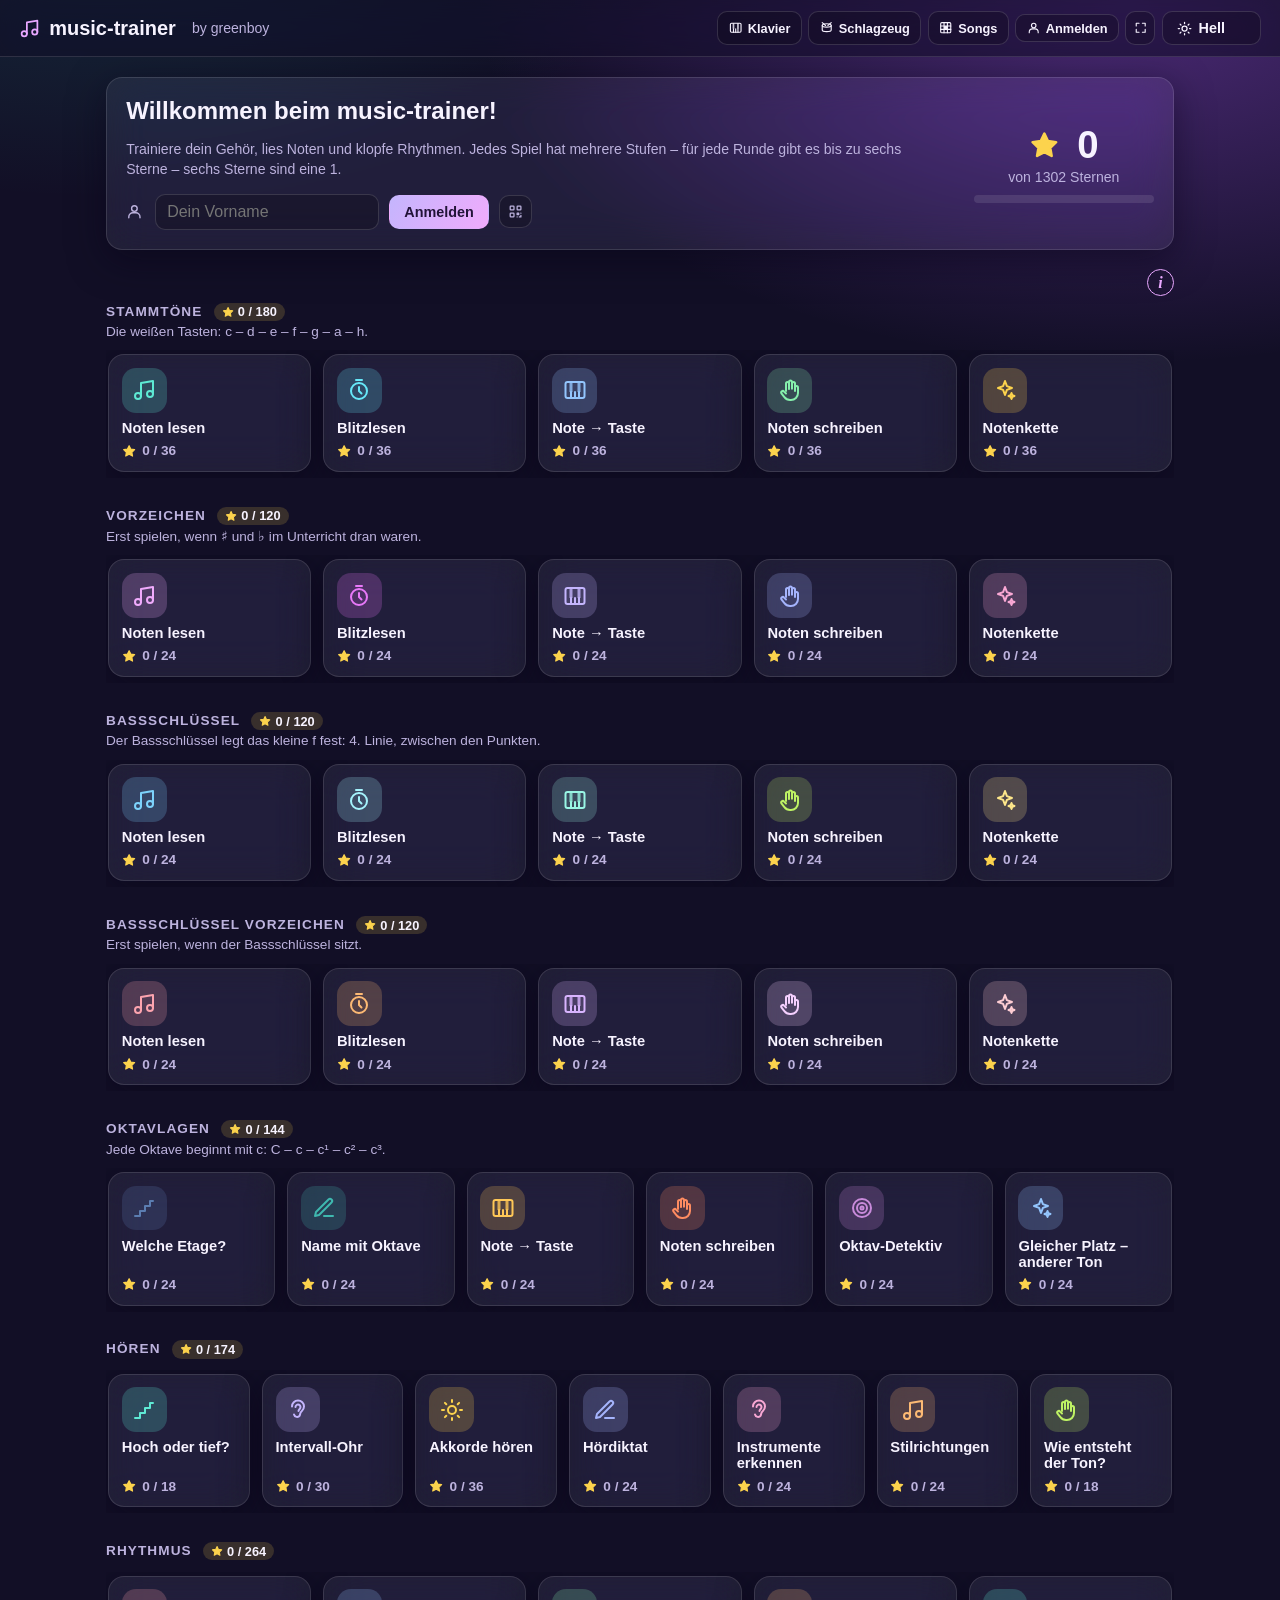
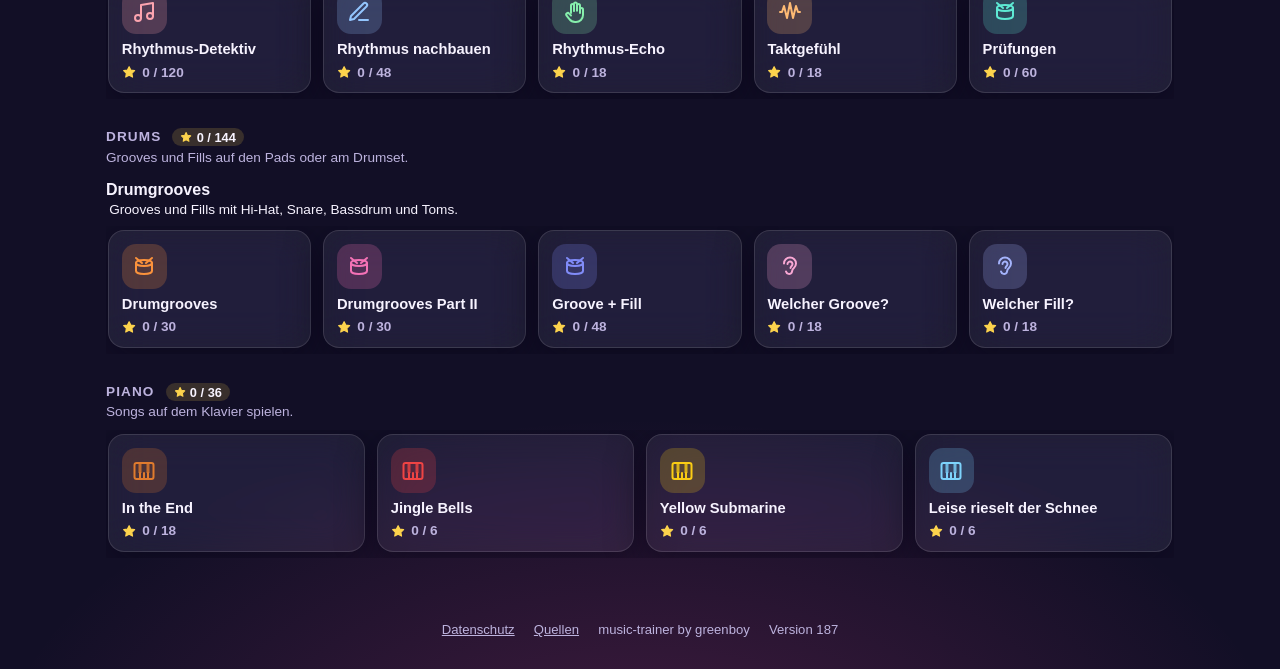
==== commit b8afceef: "Piano: Lagenwechsel auf den Tasten schon nach der letzten Note der alten Lage (v187) Co-Authored-By:" ====
--- a/index.html
+++ b/index.html
@@ -5,10 +5,10 @@
 <meta name="viewport" content="width=device-width, initial-scale=1.0">
 <meta name="robots" content="noindex, nofollow">
 <title>music-trainer by greenboy</title>
-<link rel="stylesheet" href="style.css?v=186">
+<link rel="stylesheet" href="style.css?v=187">
 <link rel="icon" href="data:image/svg+xml,<svg xmlns=%22http://www.w3.org/2000/svg%22 viewBox=%220 0 24 24%22 fill=%22none%22 stroke=%22%23a855f7%22 stroke-width=%222%22 stroke-linecap=%22round%22 stroke-linejoin=%22round%22><path d=%22M9 18V5l12-2v13%22/><circle cx=%226%22 cy=%2218%22 r=%223%22/><circle cx=%2218%22 cy=%2216%22 r=%223%22/></svg>">
-<script src="js/icons.js?v=186"></script>
-<script src="js/theme.js?v=186"></script>
+<script src="js/icons.js?v=187"></script>
+<script src="js/theme.js?v=187"></script>
 </head>
 <body>
 
@@ -39,22 +39,22 @@
     if (m) document.getElementById('version').textContent = 'Version ' + m[1]; })();
 </script>
 
-<script src="js/ton.js?v=186"></script>
-<script src="js/notenbild.js?v=186"></script>
-<script src="js/konto.js?v=186"></script>
-<script src="js/spiele.js?v=186"></script>
-<script src="js/notenspiele.js?v=186"></script>
-<script src="js/instrumente.js?v=186"></script>
-<script src="js/hoerbeispiele.js?v=186"></script>
-<script src="js/bauen.js?v=186"></script>
-<script src="js/drumgrooves.js?v=186"></script>
-<script src="js/vollbild.js?v=186"></script>
-<script src="js/metronom.js?v=186"></script>
-<script src="js/klavierseite.js?v=186"></script>
-<script src="js/pruefung.js?v=186"></script>
-<script src="js/klavierpruefung.js?v=186"></script>
-<script src="js/schlagzeug.js?v=186"></script>
-<script src="js/songbaukasten.js?v=186"></script>
-<script src="js/app.js?v=186"></script>
+<script src="js/ton.js?v=187"></script>
+<script src="js/notenbild.js?v=187"></script>
+<script src="js/konto.js?v=187"></script>
+<script src="js/spiele.js?v=187"></script>
+<script src="js/notenspiele.js?v=187"></script>
+<script src="js/instrumente.js?v=187"></script>
+<script src="js/hoerbeispiele.js?v=187"></script>
+<script src="js/bauen.js?v=187"></script>
+<script src="js/drumgrooves.js?v=187"></script>
+<script src="js/vollbild.js?v=187"></script>
+<script src="js/metronom.js?v=187"></script>
+<script src="js/klavierseite.js?v=187"></script>
+<script src="js/pruefung.js?v=187"></script>
+<script src="js/klavierpruefung.js?v=187"></script>
+<script src="js/schlagzeug.js?v=187"></script>
+<script src="js/songbaukasten.js?v=187"></script>
+<script src="js/app.js?v=187"></script>
 </body>
 </html>
